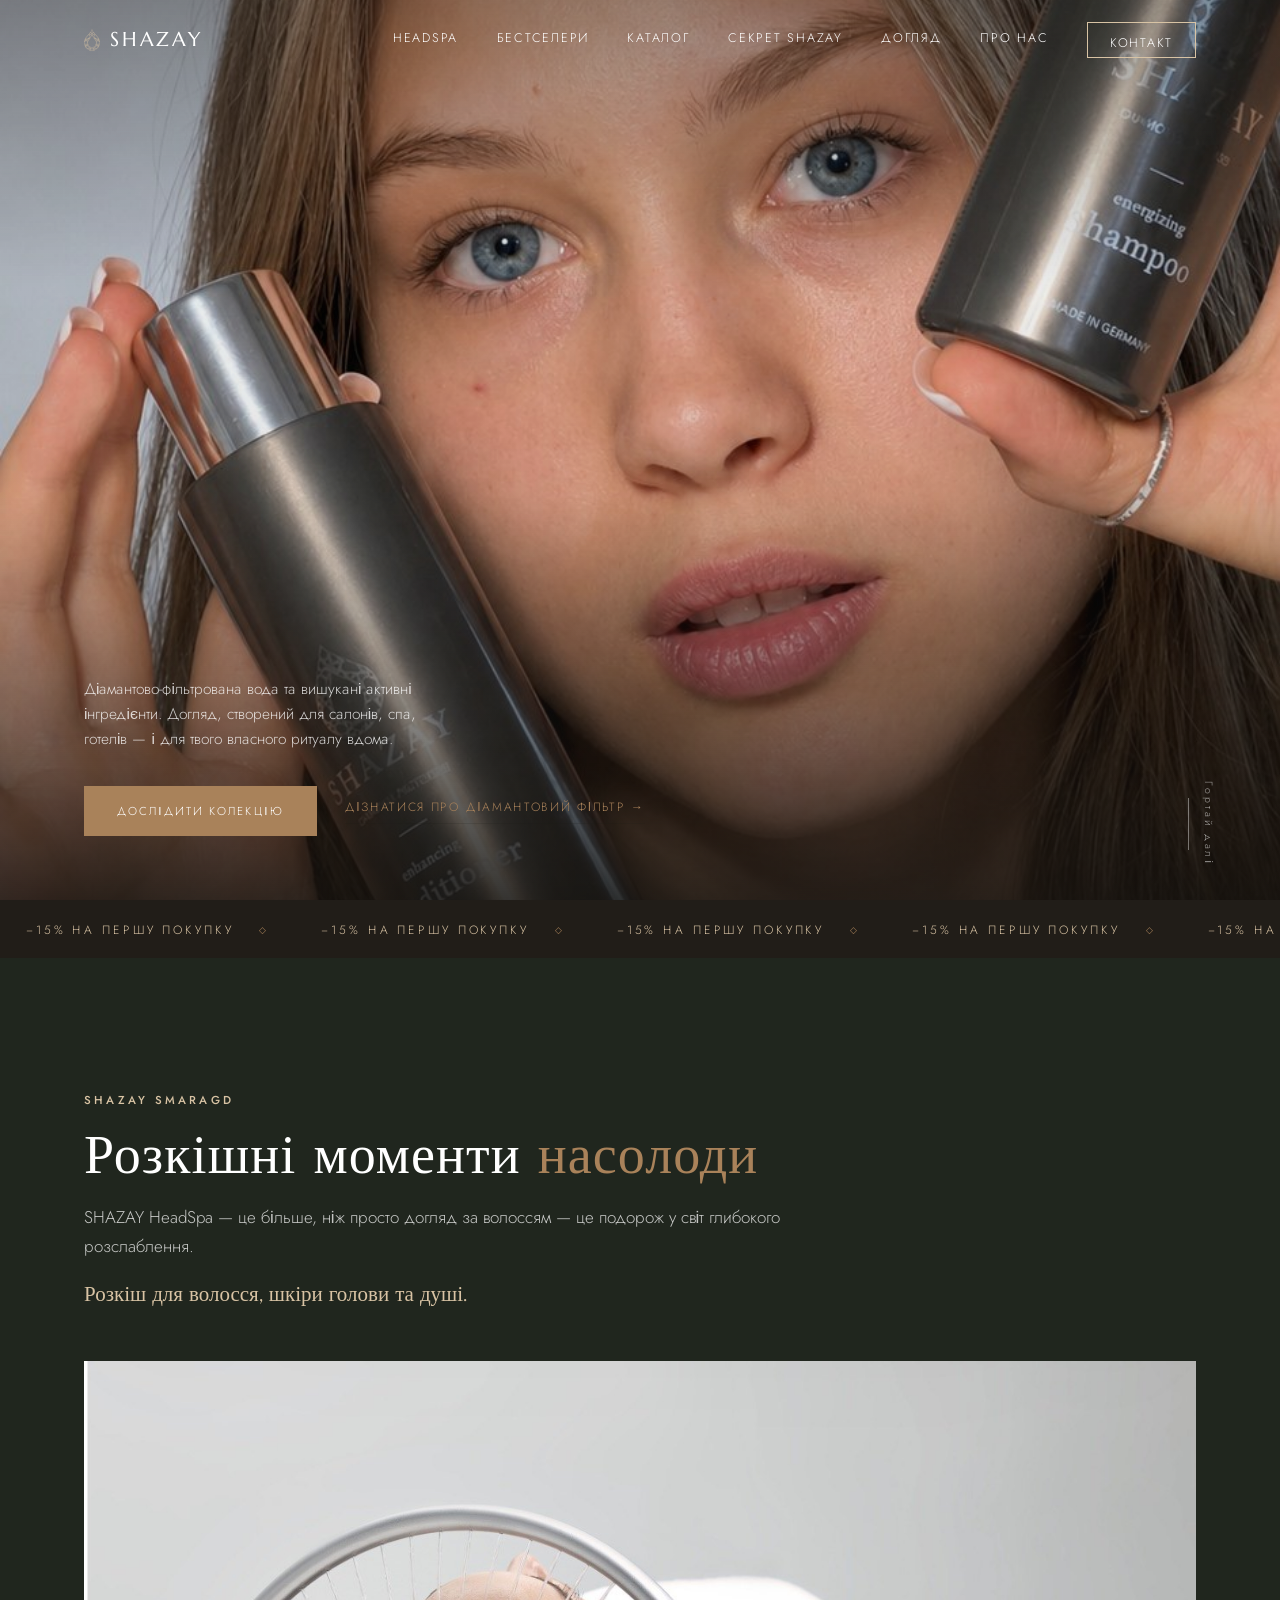
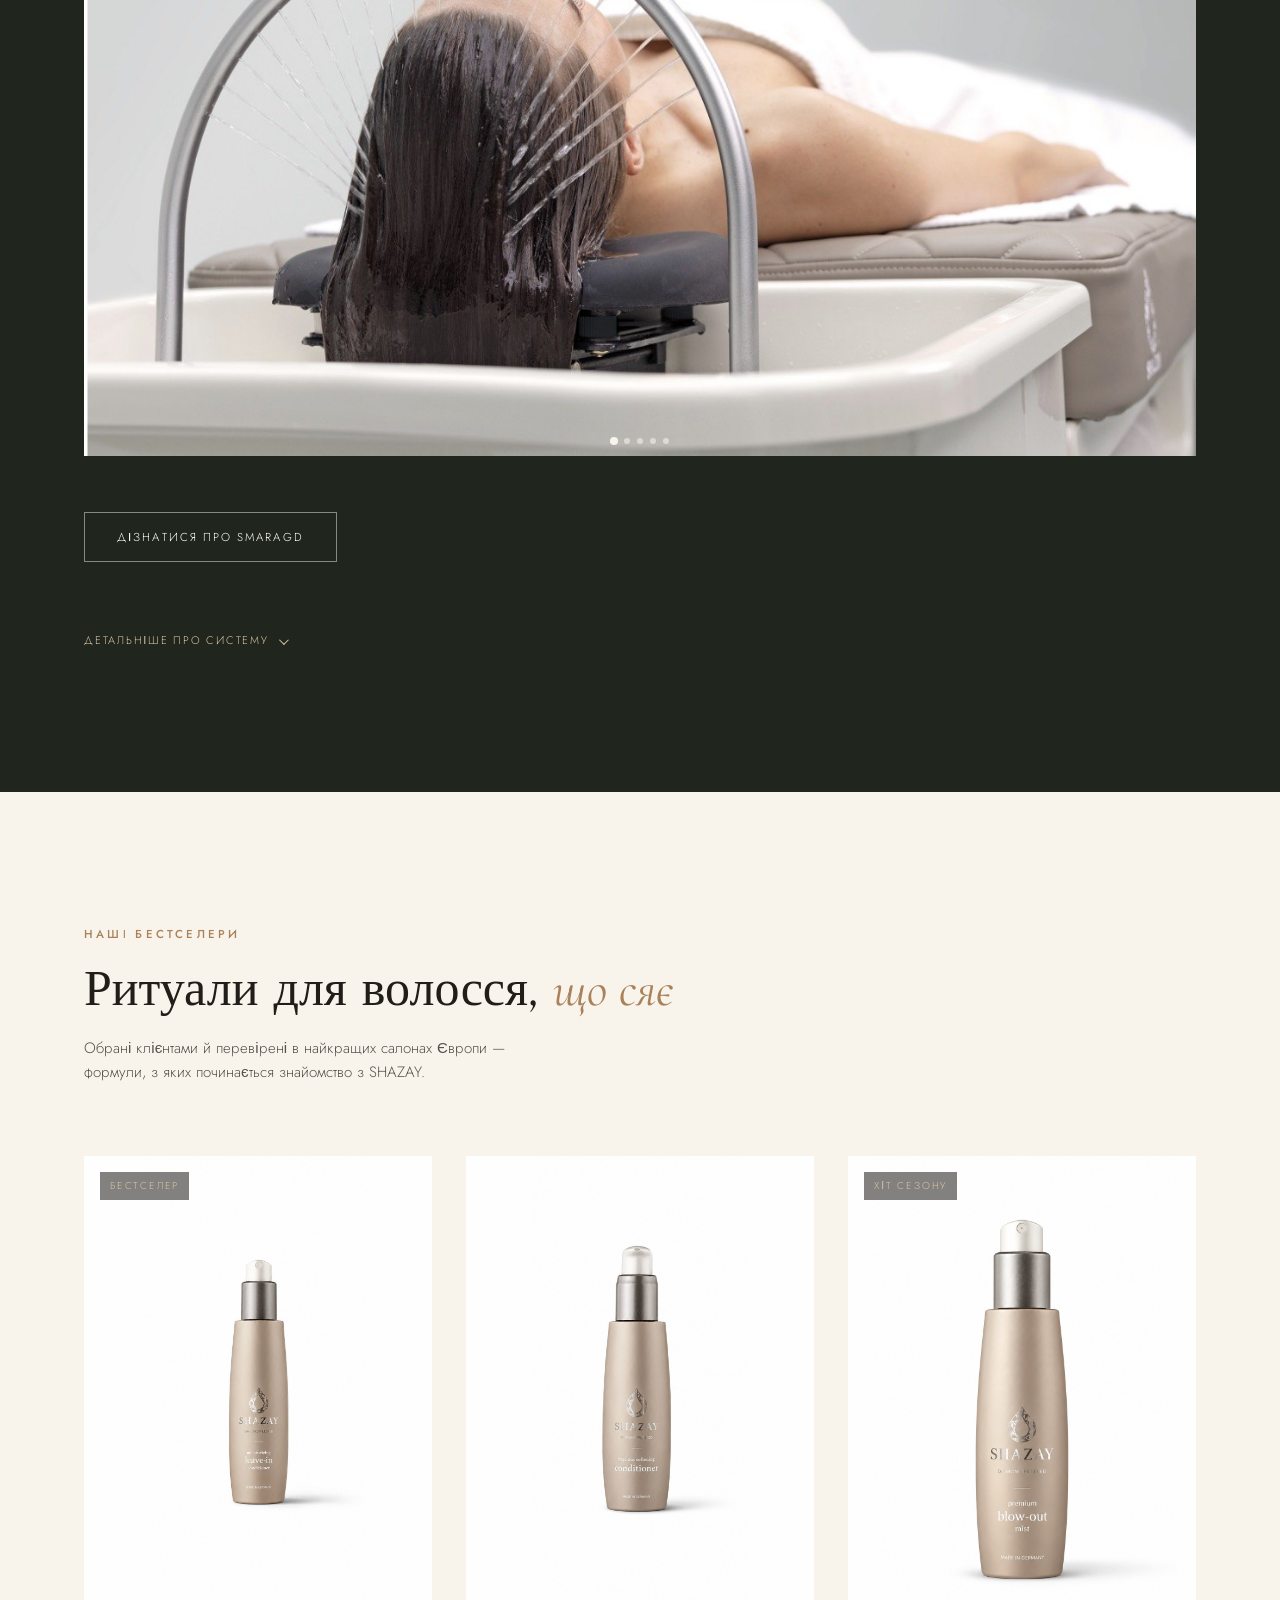
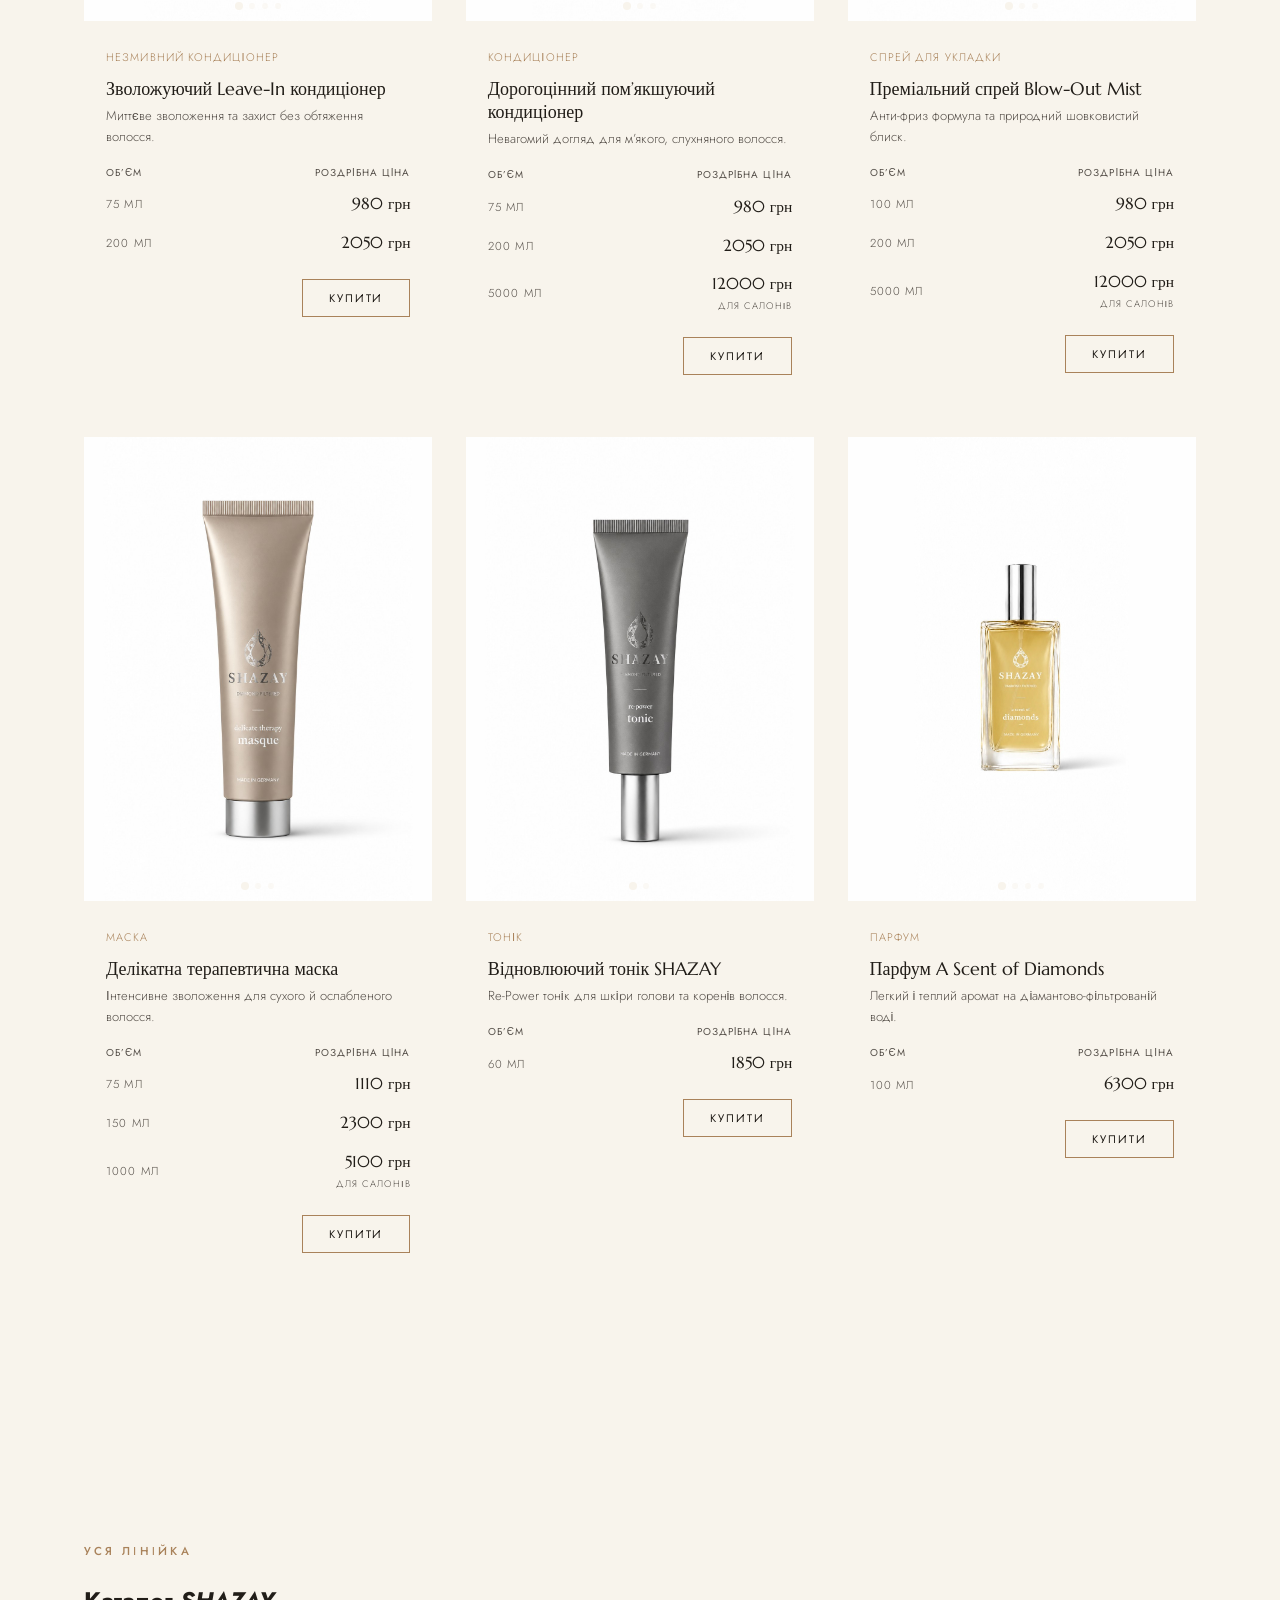
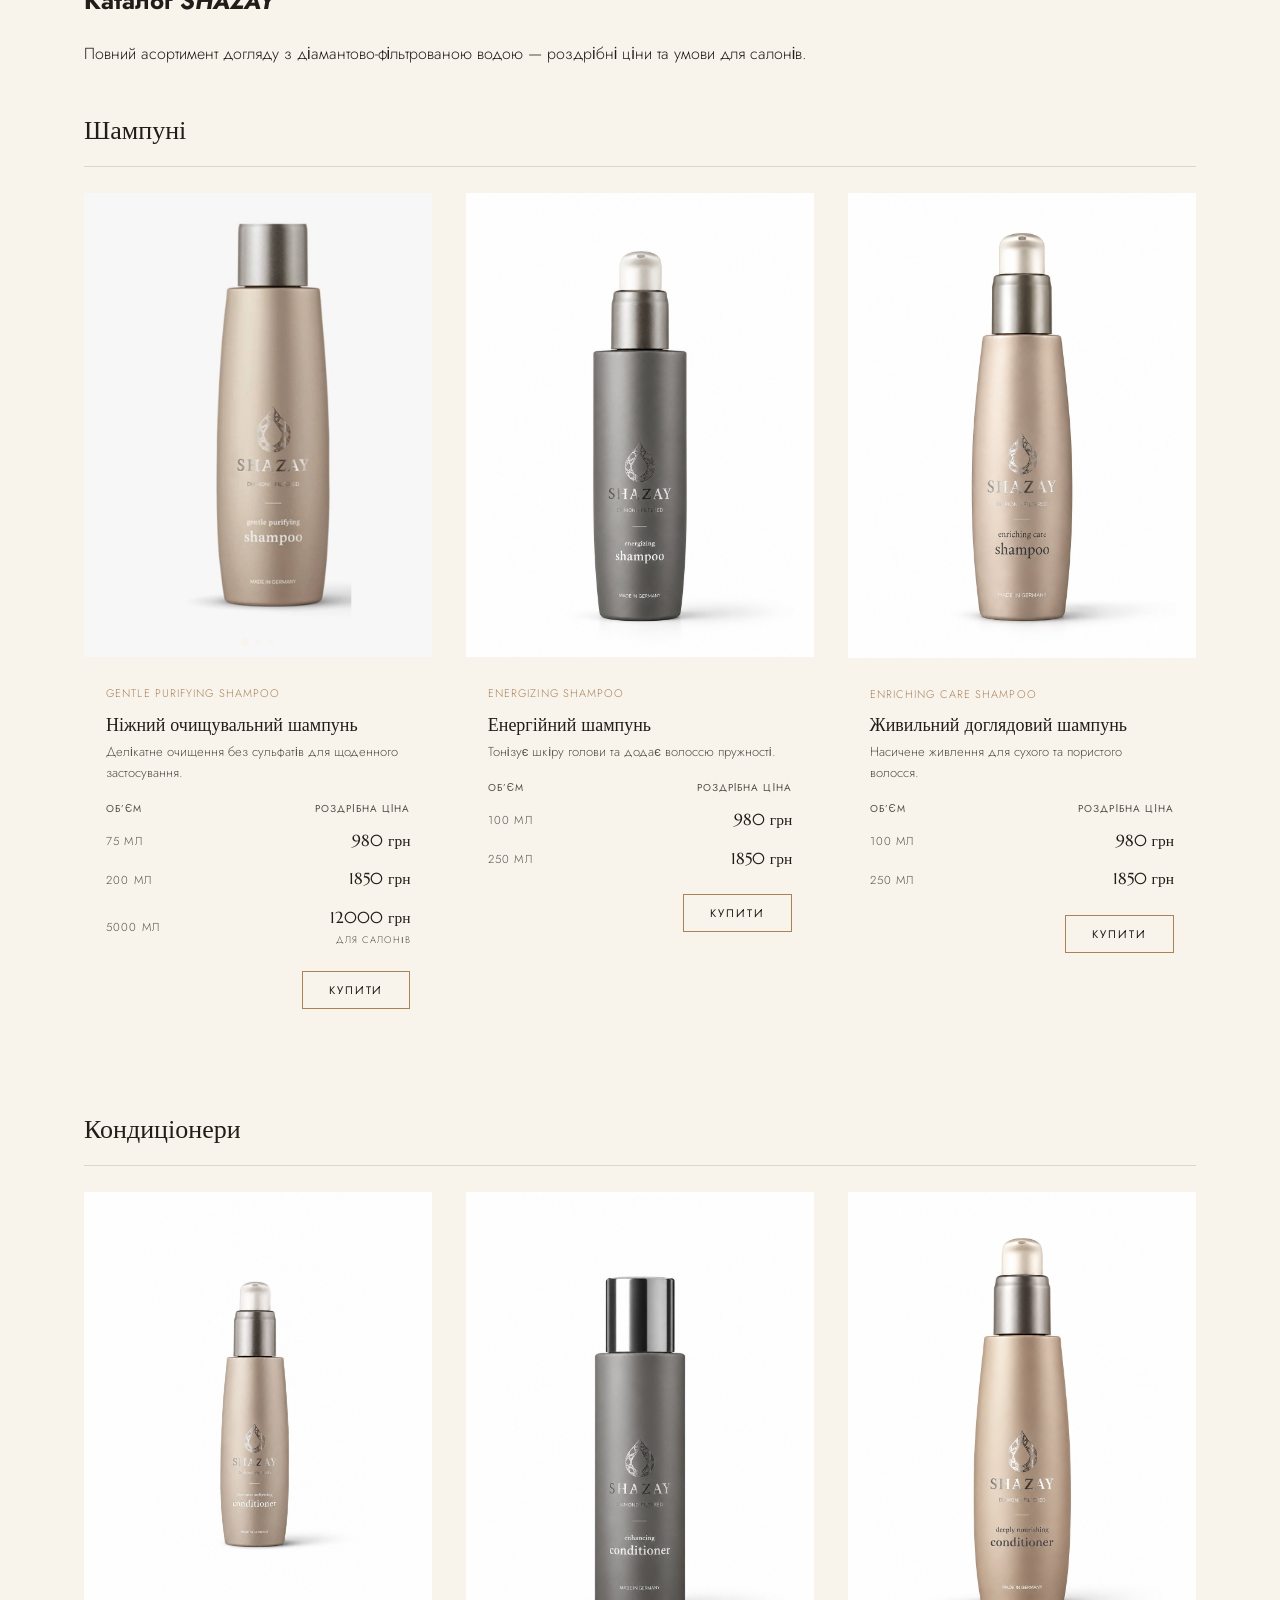
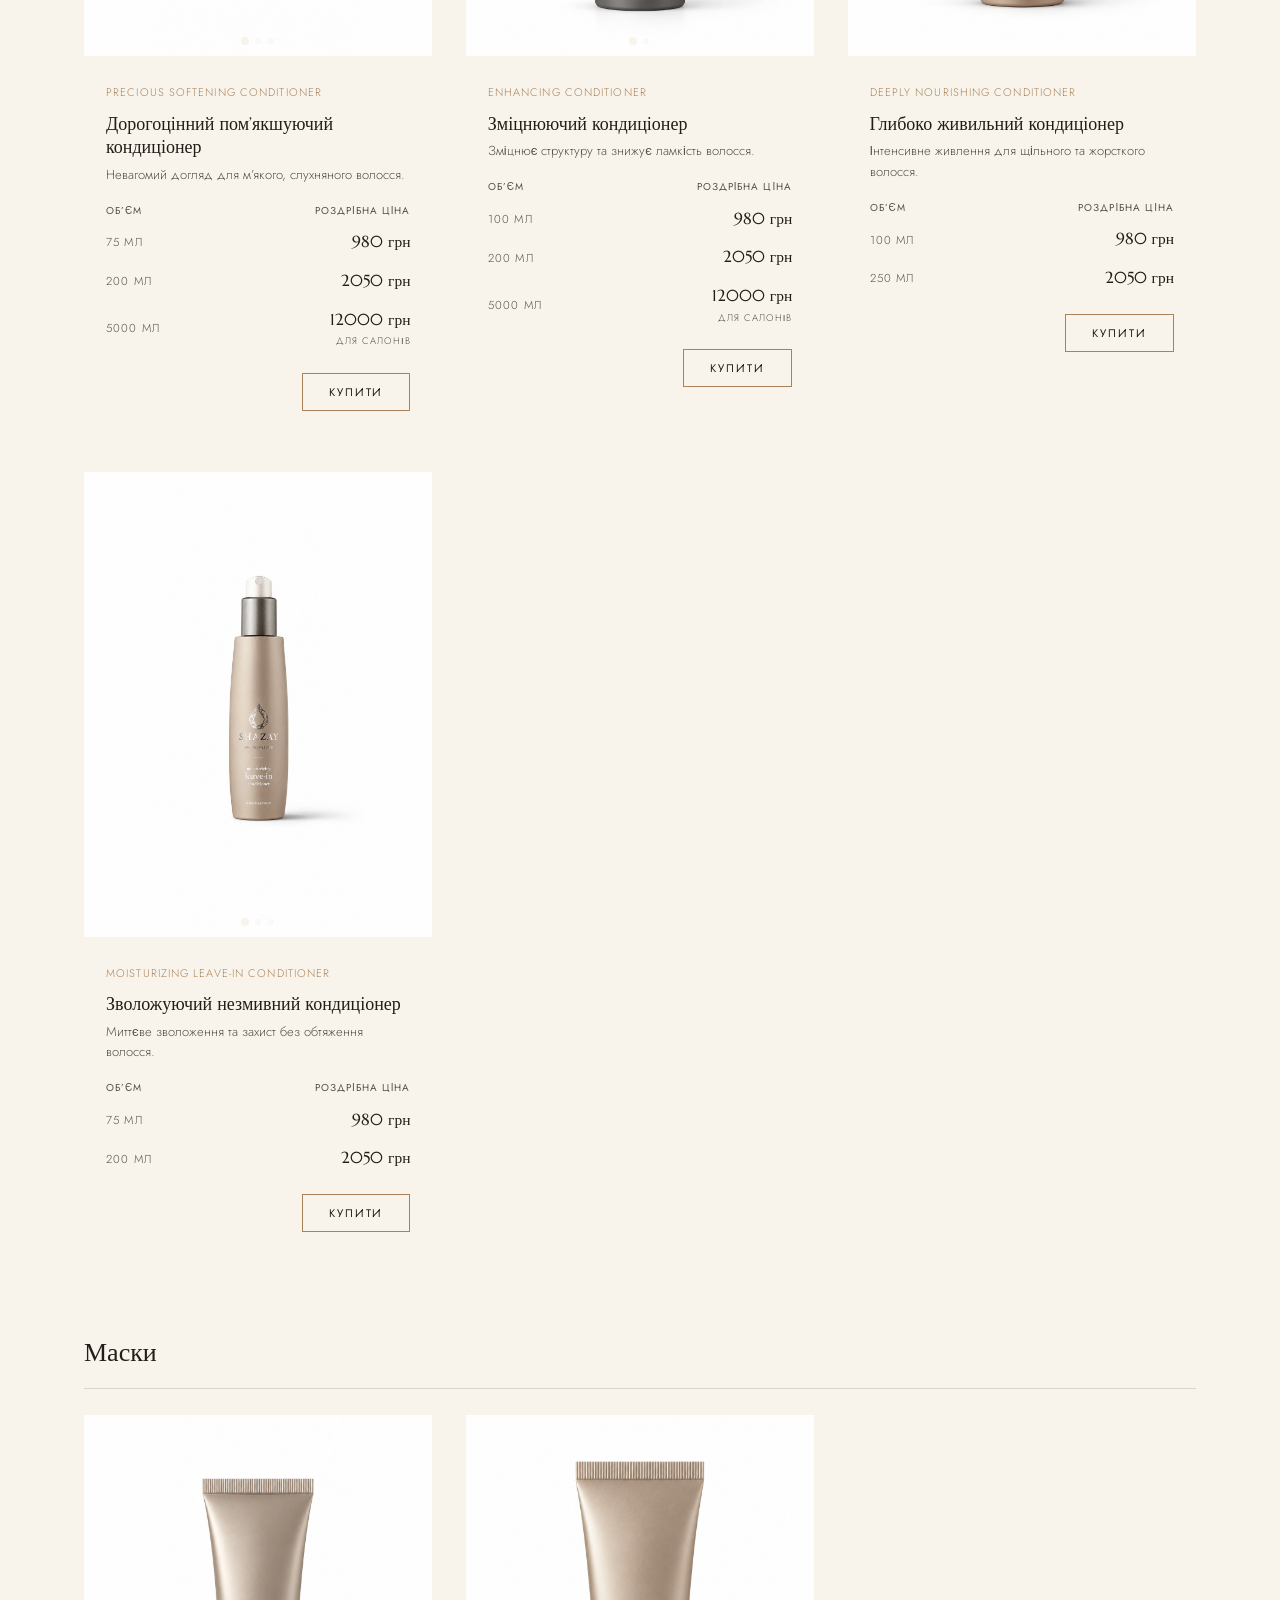
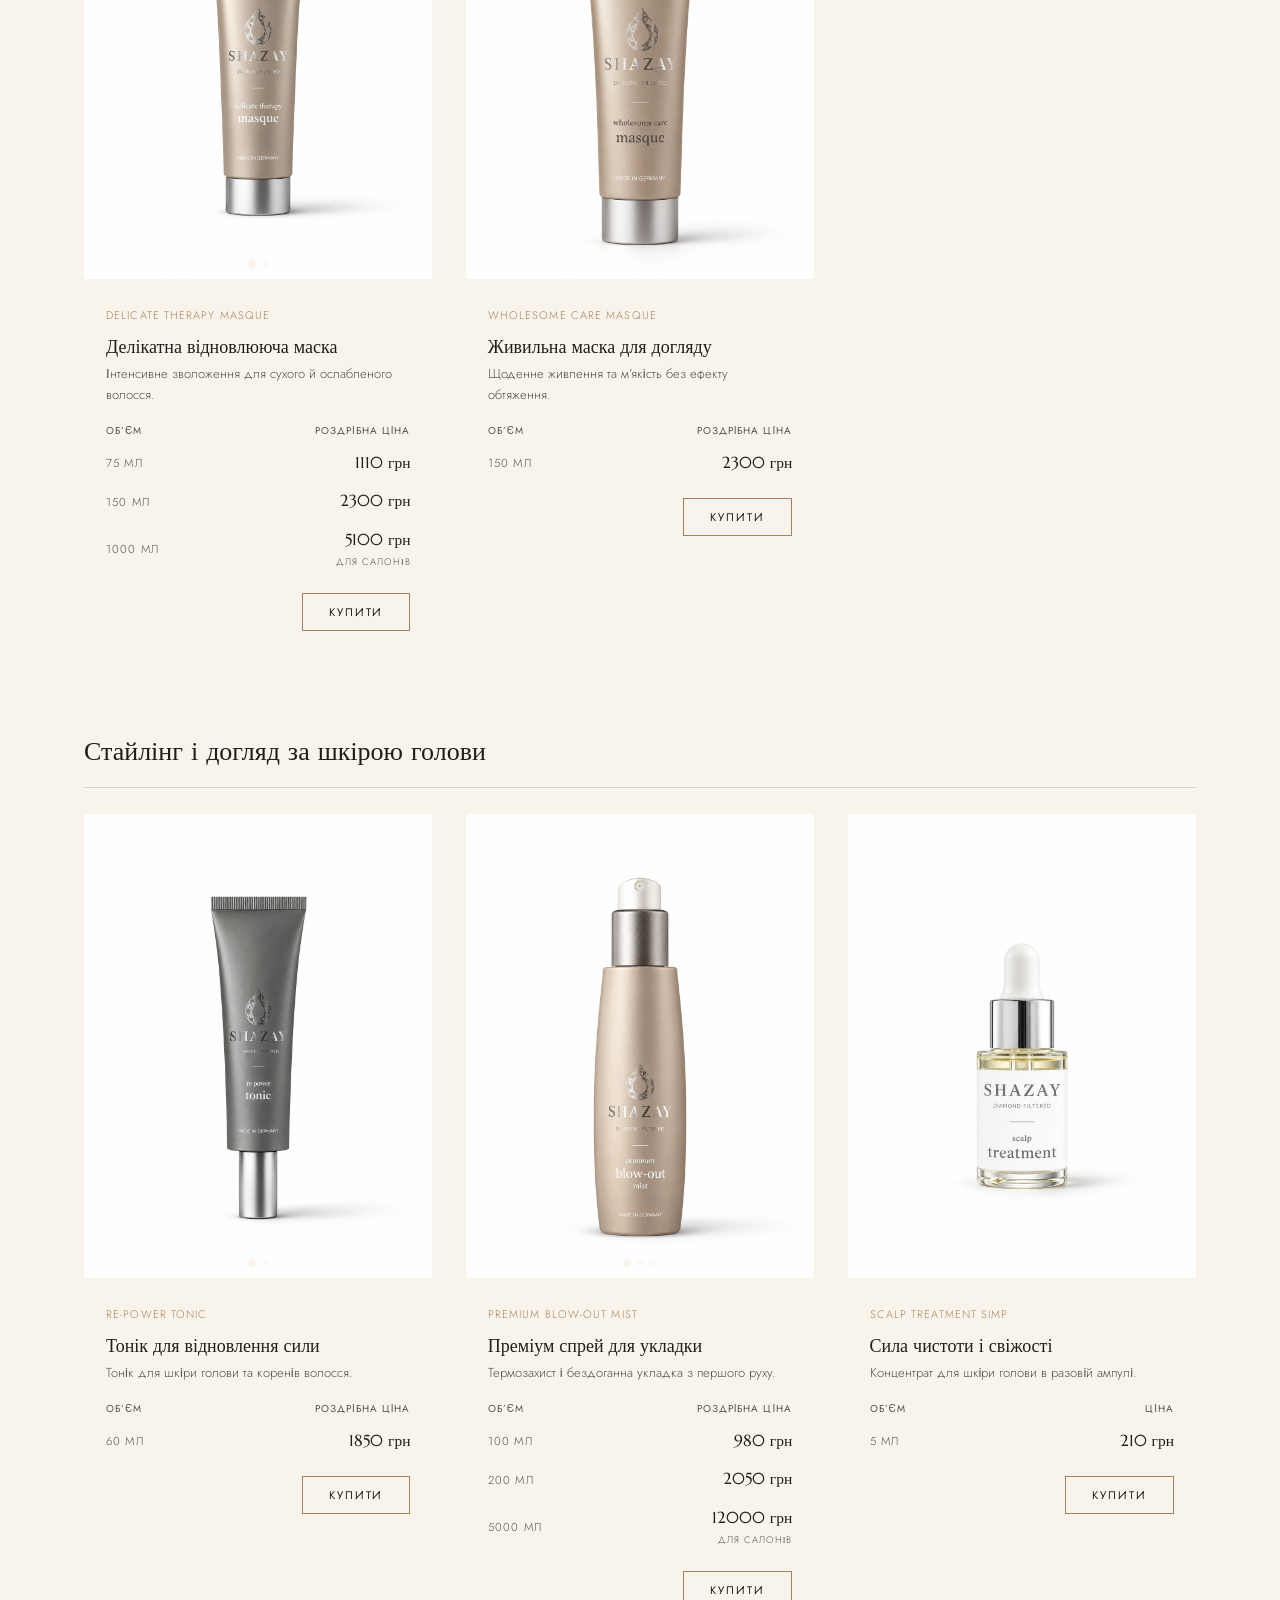
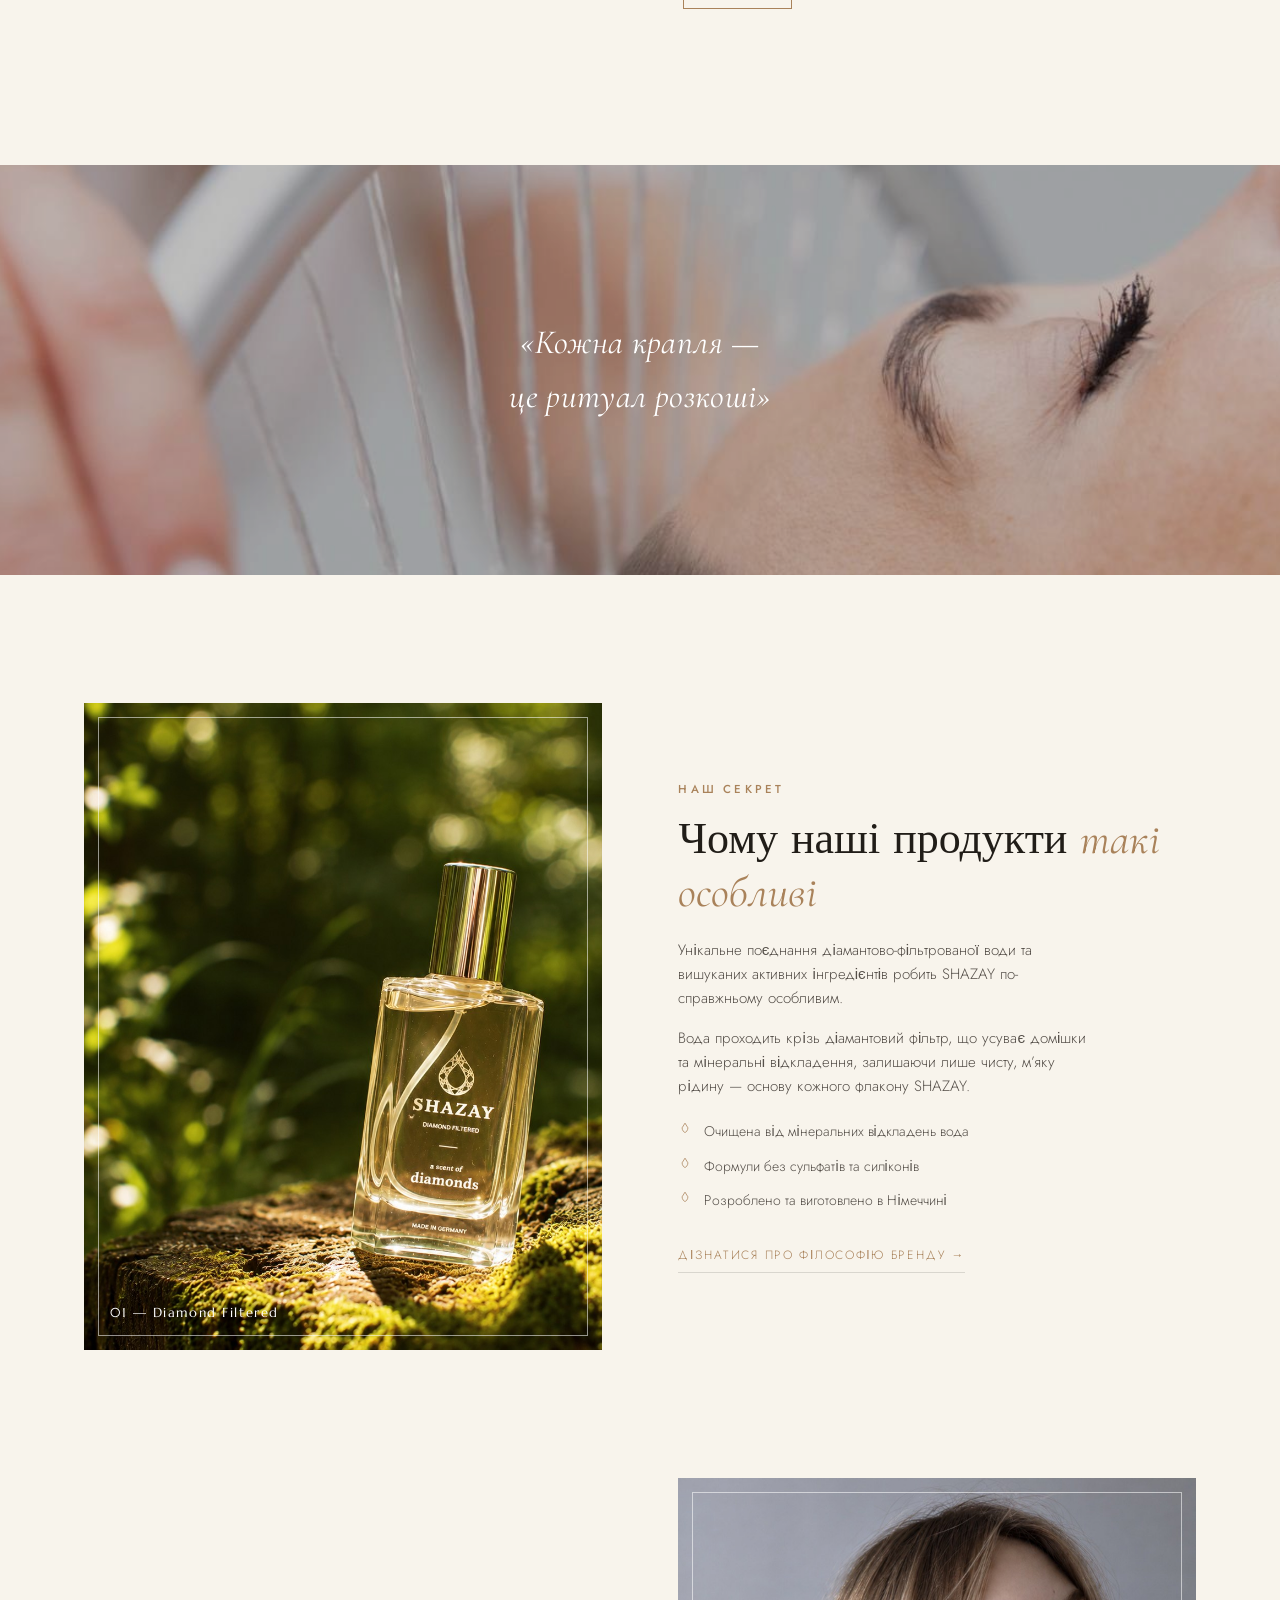
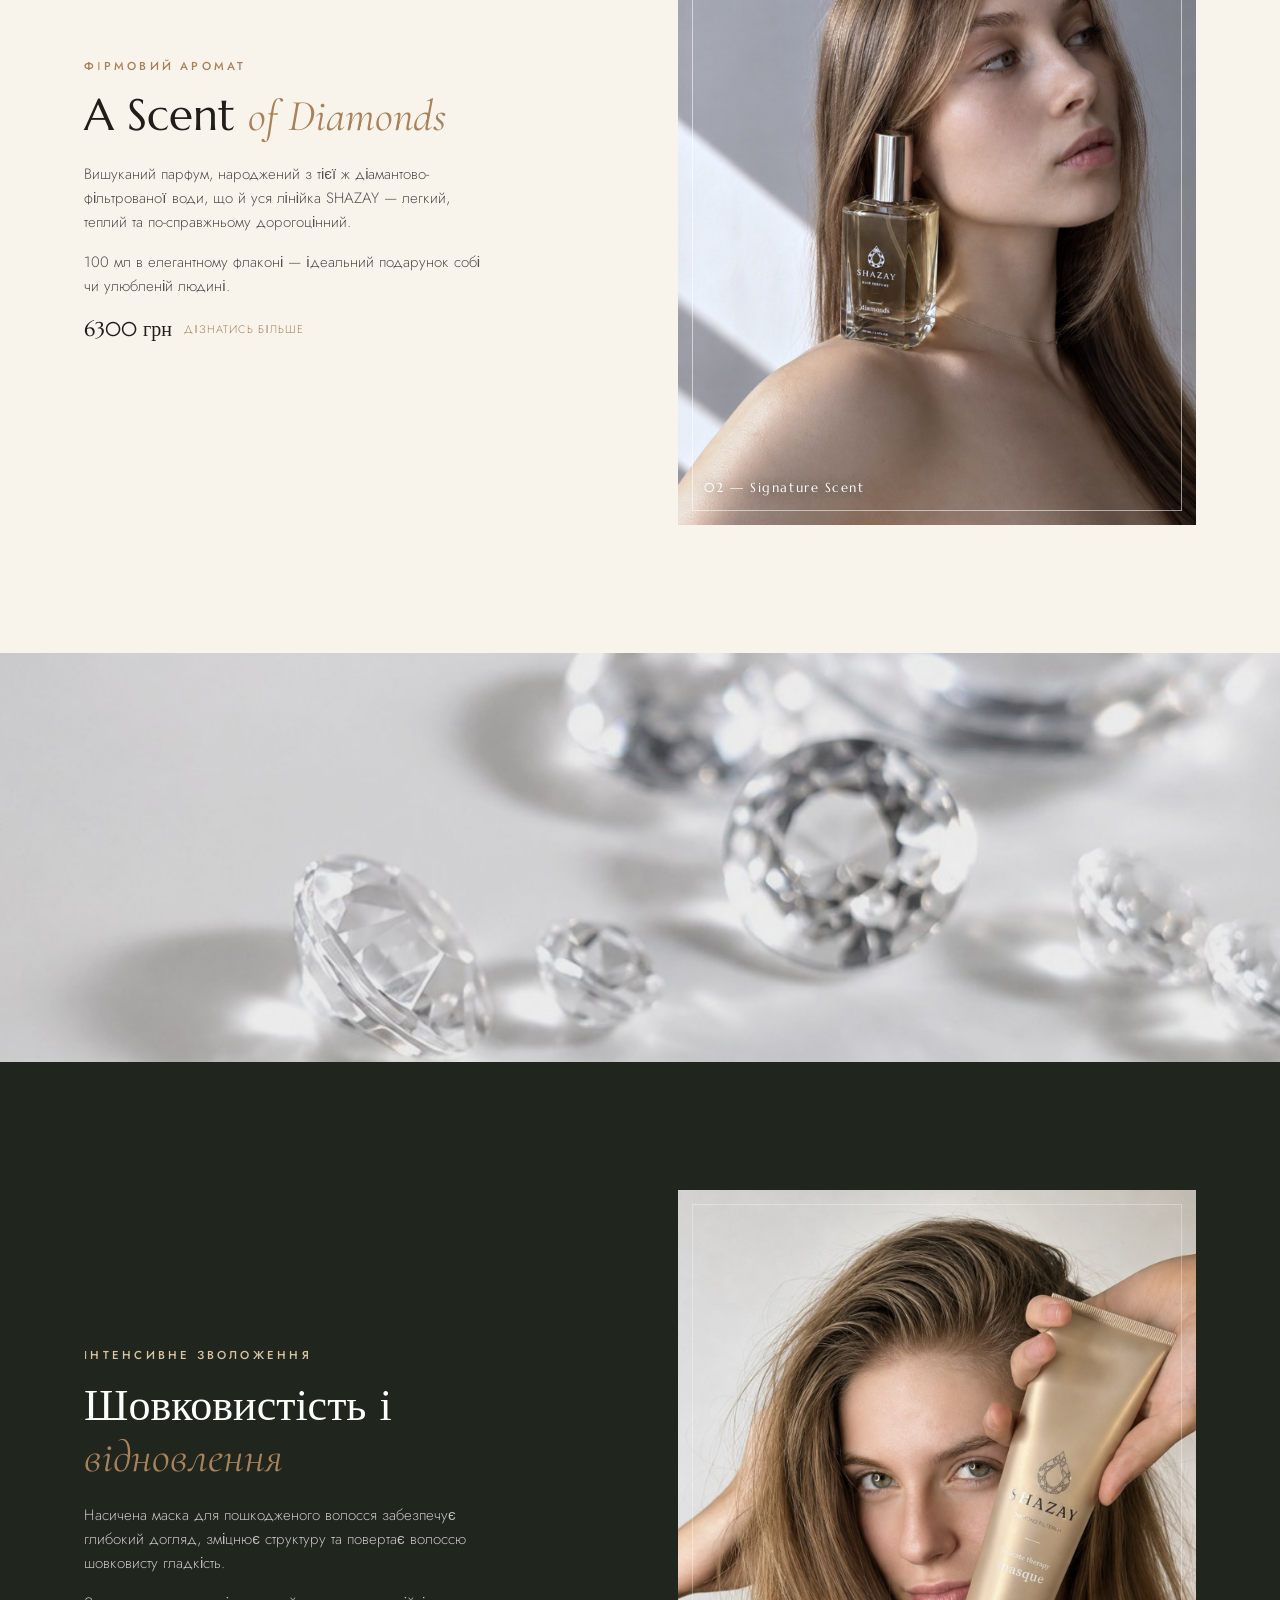
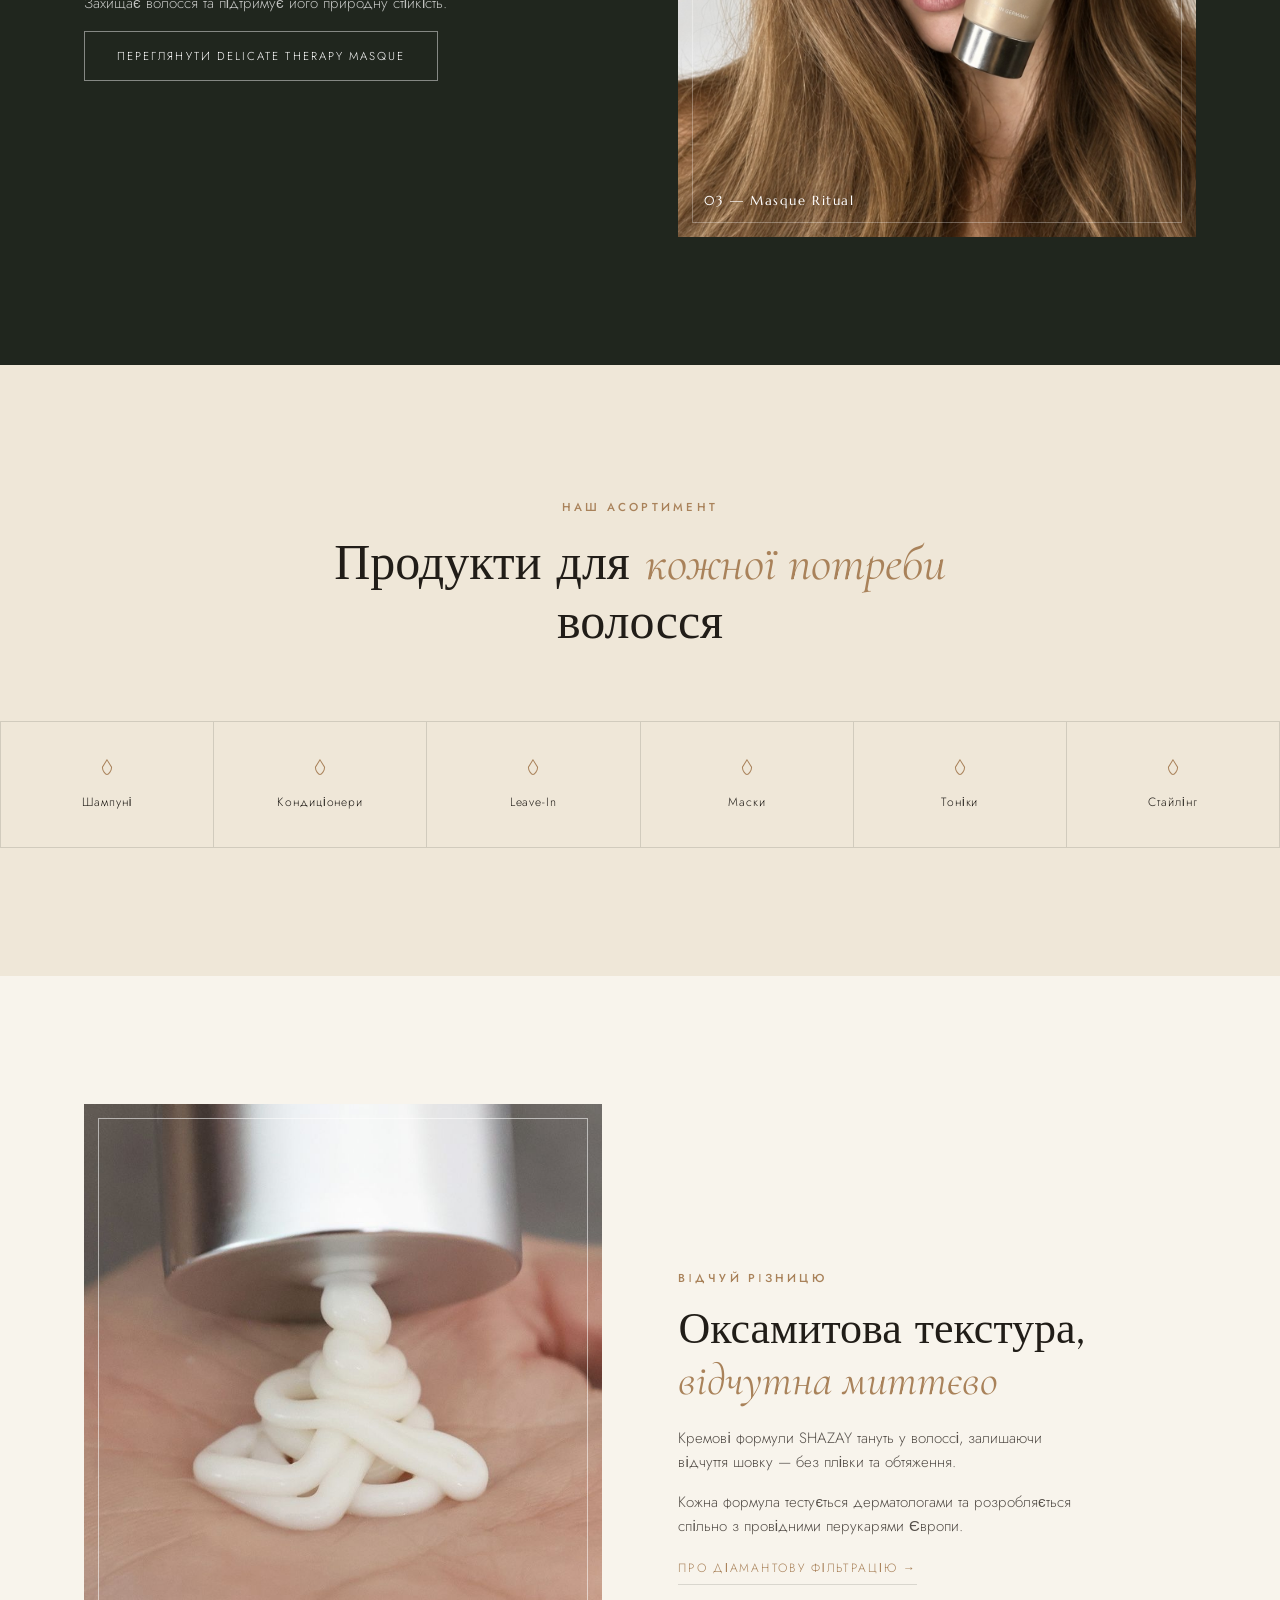
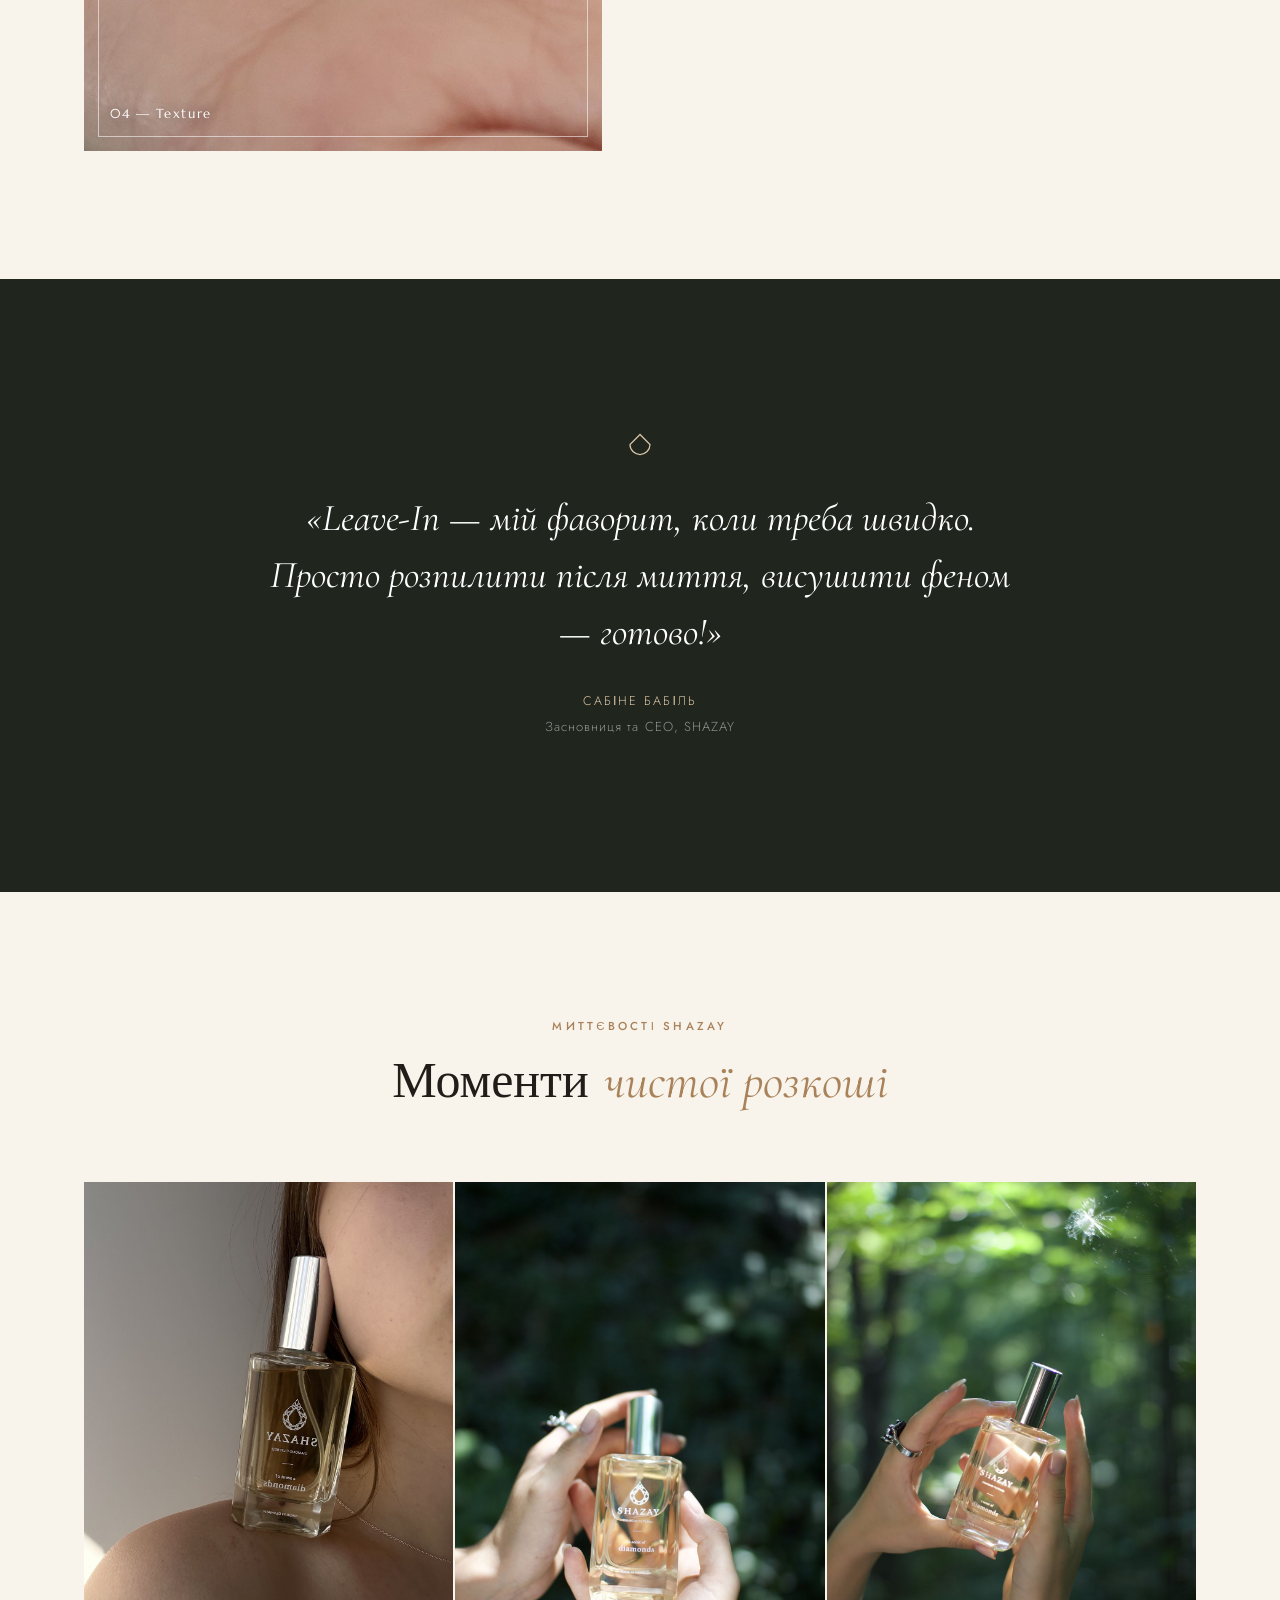
==== index.html @ b7ecae35 "Add files via upload" ====
<!DOCTYPE html>
<html lang="uk">
<head>
<meta charset="UTF-8">
<meta name="viewport" content="width=device-width, initial-scale=1, viewport-fit=cover">
<title>SHAZAY — Розкіш для тебе і твого волосся</title>
<meta name="description" content="SHAZAY — люксовий догляд за волоссям та шкірою голови. Діамантово-фільтрована вода та вишукані активні інгредієнти для волосся, що сяє.">
<link rel="icon" href="data:image/svg+xml,<svg xmlns=%22http://www.w3.org/2000/svg%22 viewBox=%220 0 24 24%22><path fill=%22%23A9825A%22 d=%22M12 2 4 10c0 4.4 3.6 8 8 8s8-3.6 8-8z%22/></svg>">
<link rel="stylesheet" href="style.css">
</head>
<body>

<!-- Loader -->
<div class="loader" aria-hidden="true">
  <span class="mark">
    <svg viewBox="0 0 47.76 64" width="39" height="52" fill="none"><path fill-rule="evenodd" clip-rule="evenodd" d="M30.94 58.86 L25.27 63.94 L29.34 63.35 L32.53 62.29 Z M30.82 59.99 L31.7 61.82 L31.65 61.99 L29.23 62.76 L27.28 63 L30.64 59.87 Z M16.77 58.86 L15.17 62.29 L18.36 63.35 L22.44 63.94 Z M16.89 59.99 L17.06 59.87 L20.43 63 L18.48 62.76 L16.06 61.99 L16 61.82 Z M39.32 58.1 L31.88 58.63 L33.54 61.87 L36.07 60.58 Z M37.31 58.86 L35.84 59.99 L33.83 61.05 L32.83 59.16 Z M8.38 58.1 L11.63 60.58 L14.17 61.87 L15.82 58.63 Z M10.39 58.92 L14.88 59.16 L13.87 61.05 L11.87 59.99 Z M17.48 58.04 L23.85 63.94 L30.23 58.1 L26.21 56.15 L21.43 56.15 Z M18.6 58.21 L21.67 56.74 L26.04 56.74 L29.11 58.27 L23.79 63.06 Z M32.77 51.19 L27.28 55.62 L30.7 57.21 Z M31.41 53.2 L30.35 56.32 L28.46 55.44 Z M14.94 51.19 L17 57.21 L20.43 55.62 Z M16.3 53.2 L19.25 55.44 L17.36 56.32 Z M41.09 48.77 L34.13 49.83 L31.65 57.56 L39.97 57.15 Z M40.38 49.59 L39.32 56.62 L32.53 56.86 L34.66 50.36 Z M6.61 48.77 L7.73 57.15 L16.06 57.56 L13.58 49.83 Z M7.32 49.59 L13.05 50.36 L15.17 56.86 L8.38 56.62 Z M45.4 49.77 L42.04 48.65 L41.09 55.97 L43.51 52.9 Z M44.4 50.07 L44.46 50.24 L42.1 53.73 L42.57 49.54 Z M2.3 49.77 L4.19 52.9 L6.61 55.97 L5.67 48.65 Z M3.31 50.07 L5.14 49.54 L5.67 53.79 L3.25 50.24 Z M37.25 43.16 L34.95 48.71 L40.68 47.82 Z M37.43 44.52 L39.5 47.35 L36.01 47.94 Z M10.45 43.16 L7.03 47.82 L12.75 48.71 Z M10.27 44.52 L11.69 47.94 L8.21 47.35 Z M47.53 41.39 L42.33 47.76 L45.82 48.94 L46.94 45.46 Z M46.58 43.51 L46.41 45.05 L45.46 48.12 L43.39 47.41 Z M0.18 41.39 L0.77 45.46 L1.89 48.94 L5.37 47.76 Z M1.06 43.51 L4.31 47.41 L2.24 48.12 L1.48 45.82 Z M41.39 32.18 L37.67 37.37 L37.67 42.04 L41.45 47.29 L47.65 39.68 Z M41.45 33.18 L46.88 39.73 L41.51 46.23 L38.32 41.92 L38.32 37.55 Z M6.26 32.18 L0.06 39.79 L6.32 47.29 L10.04 42.04 L10.04 37.37 Z M6.26 33.18 L9.39 37.55 L9.39 41.92 L6.2 46.23 L0.83 39.73 Z M42.33 31.76 L47.65 38.2 L47.06 34.07 L46.46 32.06 L45.7 30.29 Z M43.39 31.94 L45.11 31.17 L45.46 31.23 L46.23 33.3 L46.76 36.07 Z M5.37 31.76 L2.01 30.29 L1.24 32.06 L0.65 34.07 L0.06 38.2 Z M4.31 31.94 L0.94 36.07 L1.48 33.3 L2.24 31.23 L2.6 31.17 Z M30.11 25.33 L37.31 36.37 L40.68 31.53 Z M32.24 27.34 L39.79 31.76 L37.31 35.25 Z M17.59 25.33 L7.03 31.53 L10.39 36.37 Z M15.47 27.34 L10.39 35.25 L7.91 31.76 Z M41.74 24.15 L41.98 30.94 L45.28 29.4 Z M42.45 26.39 L44.34 29.11 L42.57 29.99 Z M5.96 24.15 L2.42 29.4 L5.73 30.94 Z M5.25 26.39 L5.14 29.99 L3.37 29.11 Z M23.85 17.48 L10.98 37.2 L10.98 42.04 L13.99 49.24 L21.43 55.2 L26.27 55.2 L33.71 49.24 L36.72 42.1 L36.61 37.02 Z M23.85 18.66 L36.13 37.49 L36.13 41.86 L33.18 48.89 L25.98 54.61 L21.73 54.61 L14.64 49 L11.57 41.86 L11.69 37.25 Z M33.95 15 L28.87 23.56 L40.92 30.52 L40.8 23.2 Z M34.01 16.12 L40.21 23.5 L40.27 29.46 L29.7 23.26 Z M13.76 15 L6.91 23.2 L6.79 30.52 L18.83 23.56 Z M13.7 16.12 L18.01 23.26 L7.44 29.46 L7.5 23.5 Z M33.18 14.46 L24.5 16.71 L28.28 22.55 Z M31.76 15.47 L28.28 21.37 L25.51 17.12 Z M14.52 14.46 L19.42 22.55 L23.2 16.71 Z M15.94 15.47 L22.2 17.12 L19.42 21.37 Z M27.99 7.26 L24.86 15.65 L32.71 13.58 Z M28.22 8.62 L31.59 13.23 L25.92 14.76 Z M19.72 7.26 L15 13.58 L22.85 15.65 Z M19.48 8.62 L21.79 14.76 L16.12 13.23 Z M23.85 0 L20.43 6.26 L23.85 15.65 L27.28 6.44 Z M23.85 1.36 L26.63 6.38 L23.85 13.76 L21.08 6.38 Z" fill="currentColor"/></svg>
  </span>
</div>

<!-- Header -->
<header class="site-header" id="siteHeader">
  <div class="container">
    <a href="#top" class="logo">
      <span class="mark">
        <svg width="16" height="22" viewBox="0 0 47.76 64" fill="none"><path fill-rule="evenodd" clip-rule="evenodd" d="M30.94 58.86 L25.27 63.94 L29.34 63.35 L32.53 62.29 Z M30.82 59.99 L31.7 61.82 L31.65 61.99 L29.23 62.76 L27.28 63 L30.64 59.87 Z M16.77 58.86 L15.17 62.29 L18.36 63.35 L22.44 63.94 Z M16.89 59.99 L17.06 59.87 L20.43 63 L18.48 62.76 L16.06 61.99 L16 61.82 Z M39.32 58.1 L31.88 58.63 L33.54 61.87 L36.07 60.58 Z M37.31 58.86 L35.84 59.99 L33.83 61.05 L32.83 59.16 Z M8.38 58.1 L11.63 60.58 L14.17 61.87 L15.82 58.63 Z M10.39 58.92 L14.88 59.16 L13.87 61.05 L11.87 59.99 Z M17.48 58.04 L23.85 63.94 L30.23 58.1 L26.21 56.15 L21.43 56.15 Z M18.6 58.21 L21.67 56.74 L26.04 56.74 L29.11 58.27 L23.79 63.06 Z M32.77 51.19 L27.28 55.62 L30.7 57.21 Z M31.41 53.2 L30.35 56.32 L28.46 55.44 Z M14.94 51.19 L17 57.21 L20.43 55.62 Z M16.3 53.2 L19.25 55.44 L17.36 56.32 Z M41.09 48.77 L34.13 49.83 L31.65 57.56 L39.97 57.15 Z M40.38 49.59 L39.32 56.62 L32.53 56.86 L34.66 50.36 Z M6.61 48.77 L7.73 57.15 L16.06 57.56 L13.58 49.83 Z M7.32 49.59 L13.05 50.36 L15.17 56.86 L8.38 56.62 Z M45.4 49.77 L42.04 48.65 L41.09 55.97 L43.51 52.9 Z M44.4 50.07 L44.46 50.24 L42.1 53.73 L42.57 49.54 Z M2.3 49.77 L4.19 52.9 L6.61 55.97 L5.67 48.65 Z M3.31 50.07 L5.14 49.54 L5.67 53.79 L3.25 50.24 Z M37.25 43.16 L34.95 48.71 L40.68 47.82 Z M37.43 44.52 L39.5 47.35 L36.01 47.94 Z M10.45 43.16 L7.03 47.82 L12.75 48.71 Z M10.27 44.52 L11.69 47.94 L8.21 47.35 Z M47.53 41.39 L42.33 47.76 L45.82 48.94 L46.94 45.46 Z M46.58 43.51 L46.41 45.05 L45.46 48.12 L43.39 47.41 Z M0.18 41.39 L0.77 45.46 L1.89 48.94 L5.37 47.76 Z M1.06 43.51 L4.31 47.41 L2.24 48.12 L1.48 45.82 Z M41.39 32.18 L37.67 37.37 L37.67 42.04 L41.45 47.29 L47.65 39.68 Z M41.45 33.18 L46.88 39.73 L41.51 46.23 L38.32 41.92 L38.32 37.55 Z M6.26 32.18 L0.06 39.79 L6.32 47.29 L10.04 42.04 L10.04 37.37 Z M6.26 33.18 L9.39 37.55 L9.39 41.92 L6.2 46.23 L0.83 39.73 Z M42.33 31.76 L47.65 38.2 L47.06 34.07 L46.46 32.06 L45.7 30.29 Z M43.39 31.94 L45.11 31.17 L45.46 31.23 L46.23 33.3 L46.76 36.07 Z M5.37 31.76 L2.01 30.29 L1.24 32.06 L0.65 34.07 L0.06 38.2 Z M4.31 31.94 L0.94 36.07 L1.48 33.3 L2.24 31.23 L2.6 31.17 Z M30.11 25.33 L37.31 36.37 L40.68 31.53 Z M32.24 27.34 L39.79 31.76 L37.31 35.25 Z M17.59 25.33 L7.03 31.53 L10.39 36.37 Z M15.47 27.34 L10.39 35.25 L7.91 31.76 Z M41.74 24.15 L41.98 30.94 L45.28 29.4 Z M42.45 26.39 L44.34 29.11 L42.57 29.99 Z M5.96 24.15 L2.42 29.4 L5.73 30.94 Z M5.25 26.39 L5.14 29.99 L3.37 29.11 Z M23.85 17.48 L10.98 37.2 L10.98 42.04 L13.99 49.24 L21.43 55.2 L26.27 55.2 L33.71 49.24 L36.72 42.1 L36.61 37.02 Z M23.85 18.66 L36.13 37.49 L36.13 41.86 L33.18 48.89 L25.98 54.61 L21.73 54.61 L14.64 49 L11.57 41.86 L11.69 37.25 Z M33.95 15 L28.87 23.56 L40.92 30.52 L40.8 23.2 Z M34.01 16.12 L40.21 23.5 L40.27 29.46 L29.7 23.26 Z M13.76 15 L6.91 23.2 L6.79 30.52 L18.83 23.56 Z M13.7 16.12 L18.01 23.26 L7.44 29.46 L7.5 23.5 Z M33.18 14.46 L24.5 16.71 L28.28 22.55 Z M31.76 15.47 L28.28 21.37 L25.51 17.12 Z M14.52 14.46 L19.42 22.55 L23.2 16.71 Z M15.94 15.47 L22.2 17.12 L19.42 21.37 Z M27.99 7.26 L24.86 15.65 L32.71 13.58 Z M28.22 8.62 L31.59 13.23 L25.92 14.76 Z M19.72 7.26 L15 13.58 L22.85 15.65 Z M19.48 8.62 L21.79 14.76 L16.12 13.23 Z M23.85 0 L20.43 6.26 L23.85 15.65 L27.28 6.44 Z M23.85 1.36 L26.63 6.38 L23.85 13.76 L21.08 6.38 Z" fill="currentColor"/></svg>
      </span>
      SHAZAY
    </a>

    <nav class="nav" id="siteNav">
      <a href="#smaragd">HeadSpa</a>
        <a href="#bestsellers">Бестселери</a>
        <a href="#katalog">Каталог</a>
      <a href="#secret">Секрет SHAZAY</a>
      <a href="#dogliad">Догляд</a>
      <a href="#pro-nas">Про нас</a>
      <a href="#contact" class="nav-cta">Контакт</a>
    </nav>

    <button class="burger" id="burgerBtn" aria-label="Відкрити меню" aria-expanded="false" aria-controls="siteNav">
      <span></span><span></span><span></span>
    </button>
  </div>
</header>

<!-- Hero -->
<section class="hero" id="top">
  <div class="hero__media" data-parallax>
    <img src="hero-portrait.jpg" alt="Дівчина тримає шампунь і кондиціонер SHAZAY біля обличчя" style="object-position:50% 34%">
  </div>
  <div class="hero__scrim"></div>
  <div class="container hero__content">
    <h1 class="visually-hidden">SHAZAY — розкіш для тебе і твого волосся</h1>
    <p class="hero__sub">Діамантово-фільтрована вода та вишукані активні інгредієнти. Догляд, створений для салонів, спа, готелів — і для твого власного ритуалу вдома.</p>
    <div class="hero__actions">
      <a href="#bestsellers" class="btn">Дослідити колекцію</a>
      <a href="#secret" class="text-link">Дізнатися про діамантовий фільтр →</a>
    </div>
  </div>
  <span class="scroll-cue">Гортай далі</span>
</section>

<!-- Marquee -->
<div class="marquee" aria-hidden="true">
  <div class="marquee__track">
    <span>−15% на першу покупку</span>
    <span>−15% на першу покупку</span>
    <span>−15% на першу покупку</span>
    <span>−15% на першу покупку</span>
    <span>−15% на першу покупку</span>
    <span>−15% на першу покупку</span>
    <span>−15% на першу покупку</span>
    <span>−15% на першу покупку</span>
  </div>
</div>

<!-- SMARAGD HeadSpa -->
<section class="section--dark section-pad smaragd" id="smaragd">
  <div class="container">
    <div class="smaragd__head reveal">
      <span class="eyebrow eyebrow--on-dark">SHAZAY SMARAGD</span>
      <h2>Розкішні моменти <em>насолоди</em></h2>
      <p class="smaragd__lead">SHAZAY HeadSpa — це більше, ніж просто догляд за волоссям — це подорож у світ глибокого розслаблення.</p>
      <p class="smaragd__lead smaragd__lead--accent">Розкіш для волосся, шкіри голови та душі.</p>
    </div>

    <div class="smaragd__media reveal" data-gallery>
      <div class="gallery__track">
        <img src="smaragd-ritual.jpg" alt="Процедура HeadSpa на апараті SHAZAY SMARAGD" class="is-active">
        <img src="smaragd-unit.jpg" alt="Система SHAZAY SMARAGD для HeadSpa" loading="lazy">
        <img src="smaragd-dhara-top.jpg" alt="Душова арка Dhara над головою" loading="lazy">
        <img src="smaragd-dhara-close.jpg" alt="Рівномірний потік води з арки Dhara" loading="lazy">
        <img src="smaragd-headrest.jpg" alt="Підголівник системи SHAZAY SMARAGD" loading="lazy">
      </div>
      <button class="gallery__nav gallery__nav--prev" type="button" aria-label="Попереднє фото"></button>
      <button class="gallery__nav gallery__nav--next" type="button" aria-label="Наступне фото"></button>
      <div class="gallery__dots"></div>
    </div>

    <div class="smaragd__foot reveal">
      <a href="#contact" class="btn btn--ghost">Дізнатися про SMARAGD</a>
    </div>

    <details class="smaragd__more reveal">
      <summary>Детальніше про систему</summary>
      <div class="smaragd__more-body">
        <div class="smaragd__col">
          <h3>Вода — основа ритуалу SHAZAY</h3>
          <p>В основі концепції SHAZAY — очищена вода, зокрема вода, що проходить алмазну фільтрацію. Вода подається через вбудовану резервуарну систему, тому для роботи SMARAGD не потрібне складне стаціонарне підключення до водопроводу.</p>

          <h3>Економне використання води</h3>
          <p>Одна з ключових особливостей SHAZAY SMARAGD — раціональне використання води під час процедур.</p>
          <p class="smaragd__figure">≈ 3,2 л/хв</p>
          <p>Це дозволяє використовувати систему у щоденній роботі студії та раціонально витрачати воду під час процедур.</p>

          <h3>Вбудована резервуарна система</h3>
          <p>SMARAGD оснащений окремими резервуарами:</p>
          <ul class="smaragd__list">
            <li>для чистої води;</li>
            <li>для стічної води;</li>
            <li>з індикатором рівня наповнення.</li>
          </ul>
          <p>Резервуари легко спорожнювати, очищувати та обслуговувати. Для підтримання належного рівня гігієни система передбачає регулярне очищення та дезінфекцію резервуарів.</p>

          <h3>Душова арка Dhara</h3>
          <p>М’який потік води для повноцінного HeadSpa-ритуалу. Dhara — спеціально розроблена душова арка для процедур HeadSpa. Вона забезпечує рівномірну подачу води за заданими лініями: від зони чола через маківку до потилиці. Конструкція дозволяє використовувати арку в різних положеннях та проводити водні й олійні ритуали.</p>

          <h3>Ритуал із теплою олією</h3>
          <p>Конструкція Dhara дозволяє проводити процедури з теплою олією. Безперервний потік олії м’яко розподіляється в зоні чола та по поверхні голови, створюючи окремий розслаблювальний ритуал.</p>
        </div>

        <div class="smaragd__col">
          <h3>Парогенератор</h3>
          <p>У комплектацію SHAZAY SMARAGD входять парогенератор та паровий ковпак. Вони призначені для проведення парових процедур у межах HeadSpa та доглядових ритуалів.</p>

          <h3>Універсальна система для студії</h3>
          <p>SMARAGD створений не лише для HeadSpa. Завдяки функціональним насадкам система може використовуватися для:</p>
          <ul class="smaragd__list">
            <li>процедур SHAZAY HeadSpa;</li>
            <li>парових та SPA-ритуалів;</li>
            <li>косметичних процедур у положенні лежачи;</li>
            <li>масажу;</li>
            <li>догляду за шкірою голови;</li>
            <li>розслаблювальних процедур.</li>
          </ul>

          <h3>Що отримує студія</h3>
          <p>SMARAGD — це не просто обладнання для проведення однієї процедури. Це можливість додати до вже існуючої студії окремий преміальний HeadSpa-напрям без масштабного переоблаштування приміщення.</p>
          <p>Завдяки автономній резервуарній системі SMARAGD можна інтегрувати у простір, де немає стаціонарного підключення до водопроводу. Саме це SHAZAY позиціонує як рішення для студій, які хочуть почати працювати з HeadSpa без великих будівельних змін.</p>
          <p>У результаті студія отримує:</p>
          <ul class="smaragd__list">
            <li>новий формат преміальної послуги;</li>
            <li>обладнання для повноцінного HeadSpa-ритуалу;</li>
            <li>можливість проводити різні види процедур;</li>
            <li>гнучкість у виборі простору для встановлення;</li>
            <li>готову основу для розвитку HeadSpa-напряму.</li>
          </ul>

          <h3>Все необхідне для процедури</h3>
          <p>SHAZAY SMARAGD об’єднує ключові компоненти, необхідні для створення повноцінного HeadSpa-ритуалу. У систему входять:</p>
          <ol class="smaragd__kit-list">
            <li>резервуари для чистої та стічної води</li>
            <li>душова арка Dhara</li>
            <li>парогенератор</li>
            <li>паровий ковпак</li>
            <li>функціональні насадки</li>
            <li>система контролю рівня води</li>
          </ol>

          <h3>Легка інтеграція у студію</h3>
          <p>Без складного підключення. Завдяки вбудованій резервуарній системі SMARAGD може працювати без стаціонарного підключення до водопроводу. Це спрощує встановлення обладнання та дозволяє інтегрувати HeadSpa у вже функціонуючий простір студії.</p>
        </div>
      </div>
    </details>
  </div>
</section>

<!-- Bestsellers -->
<section class="products section-pad" id="bestsellers">
  <div class="container">
    <div class="section-head reveal">
      <span class="eyebrow">Наші бестселери</span>
      <h2>Ритуали для волосся, <em>що сяє</em></h2>
      <p>Обрані клієнтами й перевірені в найкращих салонах Європи — формули, з яких починається знайомство з SHAZAY.</p>
    </div>

    <div class="product-grid reveal-stagger">
      <article class="product-card reveal" data-product="leave-in" style="--i:0">
        <div class="product-card__media" data-gallery>
          <span class="product-card__tag">Бестселер</span>
          <div class="gallery__track">
            <img src="leave-in-packshot.jpg" alt="Флакон SHAZAY Moisturizing Leave-In Conditioner" class="is-active">
            <img src="leave-in-bed.jpg" alt="Флакон SHAZAY Leave-In на піщаній поверхні" loading="lazy">
            <img src="leave-in-packshot-alt.jpg" alt="Флакон SHAZAY Leave-In Conditioner, загальний план" loading="lazy">
            <img src="leave-in-model.jpg" alt="Модель із флаконом SHAZAY Leave-In Conditioner" loading="lazy">
          </div>
          <button class="gallery__nav gallery__nav--prev" type="button" aria-label="Попереднє фото"></button>
          <button class="gallery__nav gallery__nav--next" type="button" aria-label="Наступне фото"></button>
          <div class="gallery__dots"></div>
        </div>
        <div class="product-card__body">
          <span class="product-card__vol">Незмивний кондиціонер</span>
          <h3>Зволожуючий Leave-In кондиціонер</h3>
          <p>Миттєве зволоження та захист без обтяження волосся.</p>
          <table class="price-table">
            <thead>
              <tr><th>Об’єм</th><th>Роздрібна ціна</th></tr>
            </thead>
            <tbody>
              <tr><td class="vol">75 мл</td><td class="retail">980 грн</td></tr>
              <tr><td class="vol">200 мл</td><td class="retail">2050 грн</td></tr>
            </tbody>
          </table>
          <div class="product-card__foot" style="justify-content:flex-end">
            <button type="button" class="buy-btn" data-buy>Купити</button>
          </div>
        </div>
      </article>

      <article class="product-card reveal" data-product="precious-softening-conditioner" style="--i:1">
        <div class="product-card__media" data-gallery>
          <div class="gallery__track">
            <img src="cond-packshot.jpg" alt="Флакон SHAZAY Precious Softening Conditioner" class="is-active">
            <img src="cond-packshot-alt.jpg" alt="Флакон SHAZAY Precious Softening Conditioner, загальний план" loading="lazy">
            <img src="cond-model.jpg" alt="Модель із шампунем і кондиціонером SHAZAY" loading="lazy">
          </div>
          <button class="gallery__nav gallery__nav--prev" type="button" aria-label="Попереднє фото"></button>
          <button class="gallery__nav gallery__nav--next" type="button" aria-label="Наступне фото"></button>
          <div class="gallery__dots"></div>
        </div>
        <div class="product-card__body">
          <span class="product-card__vol">Кондиціонер</span>
          <h3>Дорогоцінний пом’якшуючий кондиціонер</h3>
          <p>Невагомий догляд для м’якого, слухняного волосся.</p>
          <table class="price-table">
            <thead>
              <tr><th>Об’єм</th><th>Роздрібна ціна</th></tr>
            </thead>
            <tbody>
              <tr><td class="vol">75 мл</td><td class="retail">980 грн</td></tr>
              <tr><td class="vol">200 мл</td><td class="retail">2050 грн</td></tr>
              <tr><td class="vol">5000 мл</td><td class="retail salon">12000 грн<span class="salon-label">для салонів</span></td></tr>
            </tbody>
          </table>
          <div class="product-card__foot" style="justify-content:flex-end">
            <button type="button" class="buy-btn" data-buy>Купити</button>
          </div>
        </div>
      </article>

      <article class="product-card reveal" data-product="blow-out-mist" style="--i:2">
        <div class="product-card__media" data-gallery>
          <span class="product-card__tag">Хіт сезону</span>
          <div class="gallery__track">
            <img src="mist-packshot.jpg" alt="Флакон SHAZAY Premium Blow-Out Mist" class="is-active">
            <img src="mist-moss.jpg" alt="SHAZAY Premium Blow-Out Mist" loading="lazy">
            <img src="mist-hair-spray.jpg" alt="Нанесення Blow-Out Mist на вологе волосся" loading="lazy">
          </div>
          <button class="gallery__nav gallery__nav--prev" type="button" aria-label="Попереднє фото"></button>
          <button class="gallery__nav gallery__nav--next" type="button" aria-label="Наступне фото"></button>
          <div class="gallery__dots"></div>
        </div>
        <div class="product-card__body">
          <span class="product-card__vol">Спрей для укладки</span>
          <h3>Преміальний спрей Blow-Out Mist</h3>
          <p>Анти-фриз формула та природний шовковистий блиск.</p>
          <table class="price-table">
            <thead>
              <tr><th>Об’єм</th><th>Роздрібна ціна</th></tr>
            </thead>
            <tbody>
              <tr><td class="vol">100 мл</td><td class="retail">980 грн</td></tr>
              <tr><td class="vol">200 мл</td><td class="retail">2050 грн</td></tr>
              <tr><td class="vol">5000 мл</td><td class="retail salon">12000 грн<span class="salon-label">для салонів</span></td></tr>
            </tbody>
          </table>
          <div class="product-card__foot" style="justify-content:flex-end">
            <button type="button" class="buy-btn" data-buy>Купити</button>
          </div>
        </div>
      </article>

      <article class="product-card reveal" data-product="delicate-therapy-masque" style="--i:3">
        <div class="product-card__media" data-gallery>
          <div class="gallery__track">
            <img src="masque-packshot.jpg" alt="Туба SHAZAY Delicate Therapy Masque" class="is-active">
            <img src="masque-tube.jpg" alt="SHAZAY Delicate Therapy Masque" loading="lazy">
            <img src="cream-texture.jpg" alt="Кремова текстура маски SHAZAY" loading="lazy">
          </div>
          <button class="gallery__nav gallery__nav--prev" type="button" aria-label="Попереднє фото"></button>
          <button class="gallery__nav gallery__nav--next" type="button" aria-label="Наступне фото"></button>
          <div class="gallery__dots"></div>
        </div>
        <div class="product-card__body">
          <span class="product-card__vol">Маска</span>
          <h3>Делікатна терапевтична маска</h3>
          <p>Інтенсивне зволоження для сухого й ослабленого волосся.</p>
          <table class="price-table">
            <thead>
              <tr><th>Об’єм</th><th>Роздрібна ціна</th></tr>
            </thead>
            <tbody>
              <tr><td class="vol">75 мл</td><td class="retail">1110 грн</td></tr>
              <tr><td class="vol">150 мл</td><td class="retail">2300 грн</td></tr>
              <tr><td class="vol">1000 мл</td><td class="retail salon">5100 грн<span class="salon-label">для салонів</span></td></tr>
            </tbody>
          </table>
          <div class="product-card__foot" style="justify-content:flex-end">
            <button type="button" class="buy-btn" data-buy>Купити</button>
          </div>
        </div>
      </article>

      <article class="product-card reveal" data-product="re-power-tonic" style="--i:4">
        <div class="product-card__media" data-gallery>
          <div class="gallery__track">
            <img src="tonic-packshot.jpg" alt="Туба SHAZAY Re-Power Tonic" class="is-active">
            <img src="tonic-model.jpg" alt="SHAZAY Re-Power Tonic у келиху з водою" loading="lazy">
          </div>
          <button class="gallery__nav gallery__nav--prev" type="button" aria-label="Попереднє фото"></button>
          <button class="gallery__nav gallery__nav--next" type="button" aria-label="Наступне фото"></button>
          <div class="gallery__dots"></div>
        </div>
        <div class="product-card__body">
          <span class="product-card__vol">Тонік</span>
          <h3>Відновлюючий тонік SHAZAY</h3>
          <p>Re-Power тонік для шкіри голови та коренів волосся.</p>
          <table class="price-table">
            <thead>
              <tr><th>Об’єм</th><th>Роздрібна ціна</th></tr>
            </thead>
            <tbody>
              <tr><td class="vol">60 мл</td><td class="retail">1850 грн</td></tr>
            </tbody>
          </table>
          <div class="product-card__foot" style="justify-content:flex-end">
            <button type="button" class="buy-btn" data-buy>Купити</button>
          </div>
        </div>
      </article>

      <article class="product-card reveal" data-product="perfume-scent-of-diamonds" style="--i:5">
        <div class="product-card__media" data-gallery>
          <div class="gallery__track">
            <img src="perfume-packshot.jpg" alt="Флакон парфуму SHAZAY A Scent of Diamonds" class="is-active">
            <img src="perfume-hair.jpg" alt="Парфум SHAZAY у руці на тлі волосся" loading="lazy">
            <img src="perfume-model.jpg" alt="Модель із парфумом SHAZAY A Scent of Diamonds" loading="lazy">
            <img src="perfume-mirror.jpg" alt="Нанесення парфуму SHAZAY перед дзеркалом" loading="lazy">
          </div>
          <button class="gallery__nav gallery__nav--prev" type="button" aria-label="Попереднє фото"></button>
          <button class="gallery__nav gallery__nav--next" type="button" aria-label="Наступне фото"></button>
          <div class="gallery__dots"></div>
        </div>
        <div class="product-card__body">
          <span class="product-card__vol">Парфум</span>
          <h3>Парфум A Scent of Diamonds</h3>
          <p>Легкий і теплий аромат на діамантово-фільтрованій воді.</p>
          <table class="price-table">
            <thead>
              <tr><th>Об’єм</th><th>Роздрібна ціна</th></tr>
            </thead>
            <tbody>
              <tr><td class="vol">100 мл</td><td class="retail">6300 грн</td></tr>
            </tbody>
          </table>
          <div class="product-card__foot" style="justify-content:flex-end">
            <button type="button" class="buy-btn" data-buy>Купити</button>
          </div>
        </div>
      </article>
    </div>
  </div>
</section>

<!-- Full catalogue -->
<section class="products section-pad" id="katalog">
  <div class="container">
    <span class="eyebrow">Уся лінійка</span>
    <h2 class="reveal">Каталог <em>SHAZAY</em></h2>
    <p class="lead reveal">Повний асортимент догляду з діамантово-фільтрованою водою — роздрібні ціни та умови для салонів.</p>

    <h3 class="catalog-group reveal">Шампуні</h3>
    <div class="product-grid">
      <article class="product-card reveal" data-product="gentle-purifying-shampoo" style="--i:0">
        <div class="product-card__media" data-gallery>
          <div class="gallery__track">
            <img src="shampoo-gentle-packshot.jpg" alt="Флакон SHAZAY Gentle Purifying Shampoo" class="is-active">
            <img src="mist-macro.jpg" alt="Шампунь SHAZAY Gentle Purifying" loading="lazy">
            <img src="cond-model.jpg" alt="Модель із шампунем і кондиціонером SHAZAY" loading="lazy">
          </div>
          <button class="gallery__nav gallery__nav--prev" type="button" aria-label="Попереднє фото"></button>
          <button class="gallery__nav gallery__nav--next" type="button" aria-label="Наступне фото"></button>
          <div class="gallery__dots"></div>
        </div>
        <div class="product-card__body">
          <span class="product-card__vol">Gentle Purifying Shampoo</span>
          <h3>Ніжний очищувальний шампунь</h3>
          <p>Делікатне очищення без сульфатів для щоденного застосування.</p>
          <table class="price-table">
            <thead>
              <tr><th>Об’єм</th><th>Роздрібна ціна</th></tr>
            </thead>
            <tbody>
              <tr><td class="vol">75 мл</td><td class="retail">980 грн</td></tr>
              <tr><td class="vol">200 мл</td><td class="retail">1850 грн</td></tr>
              <tr><td class="vol">5000 мл</td><td class="retail salon">12000 грн<span class="salon-label">для салонів</span></td></tr>
            </tbody>
          </table>
          <div class="product-card__foot" style="justify-content:flex-end">
            <button type="button" class="buy-btn" data-buy>Купити</button>
          </div>
        </div>
      </article>
      <article class="product-card reveal" data-product="energizing-shampoo" style="--i:1">
        <div class="product-card__media" data-gallery>
          <div class="gallery__track">
            <img src="shampoo-energizing-packshot.jpg" alt="Флакон SHAZAY Energizing Shampoo" class="is-active">
          </div>
          <button class="gallery__nav gallery__nav--prev" type="button" aria-label="Попереднє фото"></button>
          <button class="gallery__nav gallery__nav--next" type="button" aria-label="Наступне фото"></button>
          <div class="gallery__dots"></div>
        </div>
        <div class="product-card__body">
          <span class="product-card__vol">Energizing Shampoo</span>
          <h3>Енергійний шампунь</h3>
          <p>Тонізує шкіру голови та додає волоссю пружності.</p>
          <table class="price-table">
            <thead>
              <tr><th>Об’єм</th><th>Роздрібна ціна</th></tr>
            </thead>
            <tbody>
              <tr><td class="vol">100 мл</td><td class="retail">980 грн</td></tr>
              <tr><td class="vol">250 мл</td><td class="retail">1850 грн</td></tr>
            </tbody>
          </table>
          <div class="product-card__foot" style="justify-content:flex-end">
            <button type="button" class="buy-btn" data-buy>Купити</button>
          </div>
        </div>
      </article>
      <article class="product-card reveal" data-product="enriching-care-shampoo" style="--i:2">
        <div class="product-card__media" data-gallery>
          <div class="gallery__track">
            <img src="shampoo-enriching-packshot.jpg" alt="Флакон SHAZAY Enriching Care Shampoo" class="is-active">
          </div>
          <button class="gallery__nav gallery__nav--prev" type="button" aria-label="Попереднє фото"></button>
          <button class="gallery__nav gallery__nav--next" type="button" aria-label="Наступне фото"></button>
          <div class="gallery__dots"></div>
        </div>
        <div class="product-card__body">
          <span class="product-card__vol">Enriching Care Shampoo</span>
          <h3>Живильний доглядовий шампунь</h3>
          <p>Насичене живлення для сухого та пористого волосся.</p>
          <table class="price-table">
            <thead>
              <tr><th>Об’єм</th><th>Роздрібна ціна</th></tr>
            </thead>
            <tbody>
              <tr><td class="vol">100 мл</td><td class="retail">980 грн</td></tr>
              <tr><td class="vol">250 мл</td><td class="retail">1850 грн</td></tr>
            </tbody>
          </table>
          <div class="product-card__foot" style="justify-content:flex-end">
            <button type="button" class="buy-btn" data-buy>Купити</button>
          </div>
        </div>
      </article>
    </div>

    <h3 class="catalog-group reveal">Кондиціонери</h3>
    <div class="product-grid">
      <article class="product-card reveal" data-product="precious-softening-conditioner" style="--i:0">
        <div class="product-card__media" data-gallery>
          <div class="gallery__track">
            <img src="cond-packshot.jpg" alt="Флакон SHAZAY Precious Softening Conditioner" class="is-active">
            <img src="conditioner-cream.jpg" alt="Флакон SHAZAY на кремовій текстурі" loading="lazy">
            <img src="cream-texture.jpg" alt="Текстура кондиціонера SHAZAY на долоні" loading="lazy">
          </div>
          <button class="gallery__nav gallery__nav--prev" type="button" aria-label="Попереднє фото"></button>
          <button class="gallery__nav gallery__nav--next" type="button" aria-label="Наступне фото"></button>
          <div class="gallery__dots"></div>
        </div>
        <div class="product-card__body">
          <span class="product-card__vol">Precious Softening Conditioner</span>
          <h3>Дорогоцінний пом’якшуючий кондиціонер</h3>
          <p>Невагомий догляд для м’якого, слухняного волосся.</p>
          <table class="price-table">
            <thead>
              <tr><th>Об’єм</th><th>Роздрібна ціна</th></tr>
            </thead>
            <tbody>
              <tr><td class="vol">75 мл</td><td class="retail">980 грн</td></tr>
              <tr><td class="vol">200 мл</td><td class="retail">2050 грн</td></tr>
              <tr><td class="vol">5000 мл</td><td class="retail salon">12000 грн<span class="salon-label">для салонів</span></td></tr>
            </tbody>
          </table>
          <div class="product-card__foot" style="justify-content:flex-end">
            <button type="button" class="buy-btn" data-buy>Купити</button>
          </div>
        </div>
      </article>
      <article class="product-card reveal" data-product="enhancing-conditioner" style="--i:1">
        <div class="product-card__media" data-gallery>
          <div class="gallery__track">
            <img src="cond-enhancing-packshot.jpg" alt="Флакон SHAZAY Enhancing Conditioner" class="is-active">
            <img src="cond-enhancing-alt.jpg" alt="Флакон SHAZAY Enhancing Conditioner з помпою" loading="lazy">
          </div>
          <button class="gallery__nav gallery__nav--prev" type="button" aria-label="Попереднє фото"></button>
          <button class="gallery__nav gallery__nav--next" type="button" aria-label="Наступне фото"></button>
          <div class="gallery__dots"></div>
        </div>
        <div class="product-card__body">
          <span class="product-card__vol">Enhancing Conditioner</span>
          <h3>Зміцнюючий кондиціонер</h3>
          <p>Зміцнює структуру та знижує ламкість волосся.</p>
          <table class="price-table">
            <thead>
              <tr><th>Об’єм</th><th>Роздрібна ціна</th></tr>
            </thead>
            <tbody>
              <tr><td class="vol">100 мл</td><td class="retail">980 грн</td></tr>
              <tr><td class="vol">200 мл</td><td class="retail">2050 грн</td></tr>
              <tr><td class="vol">5000 мл</td><td class="retail salon">12000 грн<span class="salon-label">для салонів</span></td></tr>
            </tbody>
          </table>
          <div class="product-card__foot" style="justify-content:flex-end">
            <button type="button" class="buy-btn" data-buy>Купити</button>
          </div>
        </div>
      </article>
      <article class="product-card reveal" data-product="deeply-nourishing-conditioner" style="--i:2">
        <div class="product-card__media" data-gallery>
          <div class="gallery__track">
            <img src="cond-nourishing-packshot.jpg" alt="Флакон SHAZAY Deeply Nourishing Conditioner" class="is-active">
          </div>
          <button class="gallery__nav gallery__nav--prev" type="button" aria-label="Попереднє фото"></button>
          <button class="gallery__nav gallery__nav--next" type="button" aria-label="Наступне фото"></button>
          <div class="gallery__dots"></div>
        </div>
        <div class="product-card__body">
          <span class="product-card__vol">Deeply Nourishing Conditioner</span>
          <h3>Глибоко живильний кондиціонер</h3>
          <p>Інтенсивне живлення для щільного та жорсткого волосся.</p>
          <table class="price-table">
            <thead>
              <tr><th>Об’єм</th><th>Роздрібна ціна</th></tr>
            </thead>
            <tbody>
              <tr><td class="vol">100 мл</td><td class="retail">980 грн</td></tr>
              <tr><td class="vol">250 мл</td><td class="retail">2050 грн</td></tr>
            </tbody>
          </table>
          <div class="product-card__foot" style="justify-content:flex-end">
            <button type="button" class="buy-btn" data-buy>Купити</button>
          </div>
        </div>
      </article>
      <article class="product-card reveal" data-product="leave-in" style="--i:3">
        <div class="product-card__media" data-gallery>
          <div class="gallery__track">
            <img src="leave-in-packshot.jpg" alt="Флакон SHAZAY Moisturizing Leave-In Conditioner" class="is-active">
            <img src="leave-in-bed.jpg" alt="Флакон SHAZAY Leave-In на піщаній поверхні" loading="lazy">
            <img src="leave-in-model.jpg" alt="Модель із флаконом SHAZAY Leave-In" loading="lazy">
          </div>
          <button class="gallery__nav gallery__nav--prev" type="button" aria-label="Попереднє фото"></button>
          <button class="gallery__nav gallery__nav--next" type="button" aria-label="Наступне фото"></button>
          <div class="gallery__dots"></div>
        </div>
        <div class="product-card__body">
          <span class="product-card__vol">Moisturizing Leave-In Conditioner</span>
          <h3>Зволожуючий незмивний кондиціонер</h3>
          <p>Миттєве зволоження та захист без обтяження волосся.</p>
          <table class="price-table">
            <thead>
              <tr><th>Об’єм</th><th>Роздрібна ціна</th></tr>
            </thead>
            <tbody>
              <tr><td class="vol">75 мл</td><td class="retail">980 грн</td></tr>
              <tr><td class="vol">200 мл</td><td class="retail">2050 грн</td></tr>
            </tbody>
          </table>
          <div class="product-card__foot" style="justify-content:flex-end">
            <button type="button" class="buy-btn" data-buy>Купити</button>
          </div>
        </div>
      </article>
    </div>

    <h3 class="catalog-group reveal">Маски</h3>
    <div class="product-grid">
      <article class="product-card reveal" data-product="delicate-therapy-masque" style="--i:0">
        <div class="product-card__media" data-gallery>
          <div class="gallery__track">
            <img src="masque-packshot.jpg" alt="Туба SHAZAY Delicate Therapy Masque" class="is-active">
            <img src="masque-tube.jpg" alt="Туба SHAZAY Delicate Therapy Masque" loading="lazy">
          </div>
          <button class="gallery__nav gallery__nav--prev" type="button" aria-label="Попереднє фото"></button>
          <button class="gallery__nav gallery__nav--next" type="button" aria-label="Наступне фото"></button>
          <div class="gallery__dots"></div>
        </div>
        <div class="product-card__body">
          <span class="product-card__vol">Delicate Therapy Masque</span>
          <h3>Делікатна відновлююча маска</h3>
          <p>Інтенсивне зволоження для сухого й ослабленого волосся.</p>
          <table class="price-table">
            <thead>
              <tr><th>Об’єм</th><th>Роздрібна ціна</th></tr>
            </thead>
            <tbody>
              <tr><td class="vol">75 мл</td><td class="retail">1110 грн</td></tr>
              <tr><td class="vol">150 мл</td><td class="retail">2300 грн</td></tr>
              <tr><td class="vol">1000 мл</td><td class="retail salon">5100 грн<span class="salon-label">для салонів</span></td></tr>
            </tbody>
          </table>
          <div class="product-card__foot" style="justify-content:flex-end">
            <button type="button" class="buy-btn" data-buy>Купити</button>
          </div>
        </div>
      </article>
      <article class="product-card reveal" data-product="wholesome-care-masque" style="--i:1">
        <div class="product-card__media" data-gallery>
          <div class="gallery__track">
            <img src="masque-wholesome-packshot.jpg" alt="Туба SHAZAY Wholesome Care Masque" class="is-active">
          </div>
          <button class="gallery__nav gallery__nav--prev" type="button" aria-label="Попереднє фото"></button>
          <button class="gallery__nav gallery__nav--next" type="button" aria-label="Наступне фото"></button>
          <div class="gallery__dots"></div>
        </div>
        <div class="product-card__body">
          <span class="product-card__vol">Wholesome Care Masque</span>
          <h3>Живильна маска для догляду</h3>
          <p>Щоденне живлення та м’якість без ефекту обтяження.</p>
          <table class="price-table">
            <thead>
              <tr><th>Об’єм</th><th>Роздрібна ціна</th></tr>
            </thead>
            <tbody>
              <tr><td class="vol">150 мл</td><td class="retail">2300 грн</td></tr>
            </tbody>
          </table>
          <div class="product-card__foot" style="justify-content:flex-end">
            <button type="button" class="buy-btn" data-buy>Купити</button>
          </div>
        </div>
      </article>
    </div>

    <h3 class="catalog-group reveal">Стайлінг і догляд за шкірою голови</h3>
    <div class="product-grid">
      <article class="product-card reveal" data-product="re-power-tonic" style="--i:0">
        <div class="product-card__media" data-gallery>
          <div class="gallery__track">
            <img src="tonic-packshot.jpg" alt="Туба SHAZAY Re-Power Tonic" class="is-active">
            <img src="tonic-model.jpg" alt="SHAZAY Re-Power Tonic у келиху з водою" loading="lazy">
          </div>
          <button class="gallery__nav gallery__nav--prev" type="button" aria-label="Попереднє фото"></button>
          <button class="gallery__nav gallery__nav--next" type="button" aria-label="Наступне фото"></button>
          <div class="gallery__dots"></div>
        </div>
        <div class="product-card__body">
          <span class="product-card__vol">Re-Power Tonic</span>
          <h3>Тонік для відновлення сили</h3>
          <p>Тонік для шкіри голови та коренів волосся.</p>
          <table class="price-table">
            <thead>
              <tr><th>Об’єм</th><th>Роздрібна ціна</th></tr>
            </thead>
            <tbody>
              <tr><td class="vol">60 мл</td><td class="retail">1850 грн</td></tr>
            </tbody>
          </table>
          <div class="product-card__foot" style="justify-content:flex-end">
            <button type="button" class="buy-btn" data-buy>Купити</button>
          </div>
        </div>
      </article>
      <article class="product-card reveal" data-product="blow-out-mist" style="--i:1">
        <div class="product-card__media" data-gallery>
          <div class="gallery__track">
            <img src="mist-packshot.jpg" alt="Флакон SHAZAY Premium Blow-Out Mist" class="is-active">
            <img src="mist-moss.jpg" alt="Флакон SHAZAY Premium Blow-Out Mist" loading="lazy">
            <img src="mist-hair-spray.jpg" alt="Нанесення Blow-Out Mist на вологе волосся" loading="lazy">
          </div>
          <button class="gallery__nav gallery__nav--prev" type="button" aria-label="Попереднє фото"></button>
          <button class="gallery__nav gallery__nav--next" type="button" aria-label="Наступне фото"></button>
          <div class="gallery__dots"></div>
        </div>
        <div class="product-card__body">
          <span class="product-card__vol">Premium Blow-Out Mist</span>
          <h3>Преміум спрей для укладки</h3>
          <p>Термозахист і бездоганна укладка з першого руху.</p>
          <table class="price-table">
            <thead>
              <tr><th>Об’єм</th><th>Роздрібна ціна</th></tr>
            </thead>
            <tbody>
              <tr><td class="vol">100 мл</td><td class="retail">980 грн</td></tr>
              <tr><td class="vol">200 мл</td><td class="retail">2050 грн</td></tr>
              <tr><td class="vol">5000 мл</td><td class="retail salon">12000 грн<span class="salon-label">для салонів</span></td></tr>
            </tbody>
          </table>
          <div class="product-card__foot" style="justify-content:flex-end">
            <button type="button" class="buy-btn" data-buy>Купити</button>
          </div>
        </div>
      </article>
      <article class="product-card reveal" data-product="scalp-treatment" style="--i:2">
        <div class="product-card__media" data-gallery>
          <div class="gallery__track">
            <img src="scalp-packshot.jpg" alt="Флакон SHAZAY Scalp Treatment" class="is-active">
          </div>
          <button class="gallery__nav gallery__nav--prev" type="button" aria-label="Попереднє фото"></button>
          <button class="gallery__nav gallery__nav--next" type="button" aria-label="Наступне фото"></button>
          <div class="gallery__dots"></div>
        </div>
        <div class="product-card__body">
          <span class="product-card__vol">Scalp Treatment SIMP</span>
          <h3>Сила чистоти і свіжості</h3>
          <p>Концентрат для шкіри голови в разовій ампулі.</p>
          <table class="price-table">
            <thead>
              <tr><th>Об’єм</th><th>Ціна</th></tr>
            </thead>
            <tbody>
              <tr><td class="vol">5 мл</td><td class="retail">210 грн</td></tr>
            </tbody>
          </table>
          <div class="product-card__foot" style="justify-content:flex-end">
            <button type="button" class="buy-btn" data-buy>Купити</button>
          </div>
        </div>
      </article>
    </div>
  </div>
</section>

<!-- Divider band 1 — re-power tonic -->
<div class="divider" data-parallax>
  <img src="dhara-band.jpg" alt="Потік води з арки Dhara під час HeadSpa-ритуалу" style="object-position:50% 50%">
  <div class="divider__scrim"></div>
  <div class="divider__quote">
    <p>«Кожна крапля — це ритуал розкоші»</p>
  </div>
</div>

<!-- Secret / diamond filtered water -->
<section class="section-pad" id="secret">
  <div class="container">
    <div class="split reveal">
      <div class="split__media">
        <img src="perfume-forest.jpg" alt="Флакон аромату SHAZAY на мшистому пні в лісі" style="object-position:50% 50%">
        <span class="split__frame-num">01 — Diamond Filtered</span>
      </div>
      <div class="split__text">
        <span class="eyebrow">Наш секрет</span>
        <h2>Чому наші продукти <em>такі особливі</em></h2>
        <p>Унікальне поєднання діамантово-фільтрованої води та вишуканих активних інгредієнтів робить SHAZAY по-справжньому особливим.</p>
        <p>Вода проходить крізь діамантовий фільтр, що усуває домішки та мінеральні відкладення, залишаючи лише чисту, м’яку рідину — основу кожного флакону SHAZAY.</p>
        <ul class="split__list">
          <li><span class="mark"><svg width="14" height="14" viewBox="0 0 24 24" fill="none"><path d="M12 2 7 10c0 4.4 3.6 8 5 8s5-3.6 5-8z" stroke="#A9825A" stroke-width="1.3"/></svg></span> Очищена від мінеральних відкладень вода</li>
          <li><span class="mark"><svg width="14" height="14" viewBox="0 0 24 24" fill="none"><path d="M12 2 7 10c0 4.4 3.6 8 5 8s5-3.6 5-8z" stroke="#A9825A" stroke-width="1.3"/></svg></span> Формули без сульфатів та силіконів</li>
          <li><span class="mark"><svg width="14" height="14" viewBox="0 0 24 24" fill="none"><path d="M12 2 7 10c0 4.4 3.6 8 5 8s5-3.6 5-8z" stroke="#A9825A" stroke-width="1.3"/></svg></span> Розроблено та виготовлено в Німеччині</li>
        </ul>
        <a href="#pro-nas" class="text-link">Дізнатися про філософію бренду →</a>
      </div>
    </div>
  </div>
</section>

<!-- Signature fragrance -->
<section class="section-pad" style="padding-top:0">
  <div class="container">
    <div class="split reverse reveal">
      <div class="split__media">
        <img src="perfume-hair-model.jpg" alt="Модель із парфумом для волосся SHAZAY A Scent of Diamonds" style="object-position:50% 38%">
        <span class="split__frame-num">02 — Signature Scent</span>
      </div>
      <div class="split__text">
        <span class="eyebrow">Фірмовий аромат</span>
        <h2>A Scent <em>of Diamonds</em></h2>
        <p>Вишуканий парфум, народжений з тієї ж діамантово-фільтрованої води, що й уся лінійка SHAZAY — легкий, теплий та по-справжньому дорогоцінний.</p>
        <p>100 мл в елегантному флаконі — ідеальний подарунок собі чи улюбленій людині.</p>
        <div class="product-card__foot" style="border:0; padding:0; max-width:220px;">
          <span class="price" style="font-size:20px">6300 грн</span>
          <a href="#contact">Дізнатись більше</a>
        </div>
      </div>
    </div>
  </div>
</section>

<!-- Divider band 2 — diamonds -->
<div class="divider" data-parallax>
  <img src="diamonds.jpg" alt="Діаманти — символ фільтрації води SHAZAY" style="object-position:50% 55%">
  <div class="divider__scrim" style="background:rgba(20,18,15,.08)"></div>
</div>

<!-- Blow-out feature (dark) -->
<section class="section--dark section-pad" id="dogliad">
  <div class="container">
    <div class="split reverse reveal">
      <div class="split__media">
        <img src="masque-model.jpg" alt="Модель із тубою SHAZAY Delicate Therapy Masque" style="object-position:50% 40%">
        <span class="split__frame-num">03 — Masque Ritual</span>
      </div>
      <div class="split__text">
        <span class="eyebrow eyebrow--on-dark">Інтенсивне зволоження</span>
        <h2>Шовковистість і <em>відновлення</em></h2>
        <p>Насичена маска для пошкодженого волосся забезпечує глибокий догляд, зміцнює структуру та повертає волоссю шовковисту гладкість.</p>
        <p>Захищає волосся та підтримує його природну стійкість.</p>
        <a href="#katalog" class="btn btn--ghost">Переглянути Delicate Therapy Masque</a>
      </div>
    </div>
  </div>
</section>

<!-- Categories -->
<section class="categories section-pad" id="pro-nas">
  <div class="container">
    <div class="section-head center reveal">
      <span class="eyebrow">Наш асортимент</span>
      <h2>Продукти для <em>кожної потреби</em> волосся</h2>
    </div>
  </div>

  <div class="cat-grid reveal-stagger">
    <a class="cat-tile reveal" style="--i:0" href="#bestsellers">
      <span class="mark"><svg width="22" height="22" viewBox="0 0 24 24" fill="none"><path d="M12 2 7 10c0 4.4 3.6 8 5 8s5-3.6 5-8z" stroke="#A9825A" stroke-width="1.1"/></svg></span>
      <span>Шампуні</span>
    </a>
    <a class="cat-tile reveal" style="--i:1" href="#bestsellers">
      <span class="mark"><svg width="22" height="22" viewBox="0 0 24 24" fill="none"><path d="M12 2 7 10c0 4.4 3.6 8 5 8s5-3.6 5-8z" stroke="#A9825A" stroke-width="1.1"/></svg></span>
      <span>Кондиціонери</span>
    </a>
    <a class="cat-tile reveal" style="--i:2" href="#bestsellers">
      <span class="mark"><svg width="22" height="22" viewBox="0 0 24 24" fill="none"><path d="M12 2 7 10c0 4.4 3.6 8 5 8s5-3.6 5-8z" stroke="#A9825A" stroke-width="1.1"/></svg></span>
      <span>Leave-In</span>
    </a>
    <a class="cat-tile reveal" style="--i:3" href="#bestsellers">
      <span class="mark"><svg width="22" height="22" viewBox="0 0 24 24" fill="none"><path d="M12 2 7 10c0 4.4 3.6 8 5 8s5-3.6 5-8z" stroke="#A9825A" stroke-width="1.1"/></svg></span>
      <span>Маски</span>
    </a>
    <a class="cat-tile reveal" style="--i:4" href="#bestsellers">
      <span class="mark"><svg width="22" height="22" viewBox="0 0 24 24" fill="none"><path d="M12 2 7 10c0 4.4 3.6 8 5 8s5-3.6 5-8z" stroke="#A9825A" stroke-width="1.1"/></svg></span>
      <span>Тоніки</span>
    </a>
    <a class="cat-tile reveal" style="--i:5" href="#bestsellers">
      <span class="mark"><svg width="22" height="22" viewBox="0 0 24 24" fill="none"><path d="M12 2 7 10c0 4.4 3.6 8 5 8s5-3.6 5-8z" stroke="#A9825A" stroke-width="1.1"/></svg></span>
      <span>Стайлінг</span>
    </a>
  </div>
</section>

<!-- Texture / consistency split -->
<section class="section-pad">
  <div class="container">
    <div class="split reveal">
      <div class="split__media">
        <img src="cream-texture.jpg" alt="Текстура кондиціонера SHAZAY на долоні">
        <span class="split__frame-num">04 — Texture</span>
      </div>
      <div class="split__text">
        <span class="eyebrow">Відчуй різницю</span>
        <h2>Оксамитова текстура, <em>відчутна миттєво</em></h2>
        <p>Кремові формули SHAZAY тануть у волоссі, залишаючи відчуття шовку — без плівки та обтяження.</p>
        <p>Кожна формула тестується дерматологами та розробляється спільно з провідними перукарями Європи.</p>
        <a href="#secret" class="text-link">Про діамантову фільтрацію →</a>
      </div>
    </div>
  </div>
</section>

<!-- Quote -->
<section class="quote-section">
  <div class="container">
    <span class="mark center-mark">
      <svg width="30" height="30" viewBox="0 0 24 24" fill="none"><path d="M12 2 4 10c0 4.4 3.6 8 8 8s8-3.6 8-8z" stroke="#D8C3A4" stroke-width="1"/></svg>
    </span>
    <blockquote>«Leave-In — мій фаворит, коли треба швидко. Просто розпилити після миття, висушити феном — готово!»</blockquote>
    <cite>Сабіне Бабіль <span>Засновниця та CEO, SHAZAY</span></cite>
  </div>
</section>

<!-- Moments gallery -->
<section class="section-pad" style="padding-block:0">
  <div class="container reveal" style="padding-top:clamp(72px,10vw,120px)">
    <div class="section-head center">
      <span class="eyebrow">Миттєвості SHAZAY</span>
      <h2>Моменти <em>чистої розкоші</em></h2>
    </div>
  </div>
  <div class="container">
    <div class="gallery-row reveal-stagger" style="display:grid;grid-template-columns:repeat(3,1fr);gap:2px;margin-top:44px;">
      <div class="reveal" style="--i:0;aspect-ratio:3/4;overflow:hidden;">
        <img src="perfume-shoulder.jpg" alt="Аромат SHAZAY на шкірі" style="width:100%;height:100%;object-fit:cover;">
      </div>
      <div class="reveal" style="--i:1;aspect-ratio:3/4;overflow:hidden;">
        <img src="perfume-hands-forest.jpg" alt="Флакон SHAZAY у руках на тлі лісу" style="width:100%;height:100%;object-fit:cover;">
      </div>
      <div class="reveal" style="--i:2;aspect-ratio:3/4;overflow:hidden;">
        <img src="perfume-web.jpg" alt="Флакон SHAZAY у промінні сонця серед листя" style="width:100%;height:100%;object-fit:cover;">
      </div>
    </div>
    <div style="text-align:center;padding-block:36px 0;">
      <a href="https://www.instagram.com/shazay.ua?stkn=N3F0c2ZjbWl2emg1&amp;utm_source=qr" target="_blank" rel="noopener" class="text-link">Стежити в Instagram →</a>
    </div>
  </div>
</section>

<!-- Divider band 3 -->
<div class="divider" data-parallax>
  <img src="droplet-macro.jpg" alt="Крапельки води на флаконі SHAZAY, макрозйомка">
  <div class="divider__scrim"></div>
</div>

<!-- Newsletter -->
<section class="newsletter" id="contact">
  <div class="container reveal">
    <span class="eyebrow">Залишаймось на зв’язку</span>
    <h2>Розкіш просто <em>у твоїй пошті</em></h2>
    <p>Підпишись на розсилку SHAZAY і першою дізнавайся про нові ритуали, обмежені колекції та запрошення до HeadSpa.</p>
    <form class="subscribe-form" id="subscribeForm">
      <input type="email" required placeholder="Твоя електронна пошта" aria-label="Електронна пошта">
      <button type="submit">Підписатися →</button>
    </form>
    <p class="newsletter__note" id="subscribeNote" aria-live="polite"></p>
    <p class="newsletter__fine">Підписуючись, ти погоджуєшся з <a href="#">Умовами використання</a> та <a href="#">Політикою конфіденційності</a>.</p>

    <div class="store">
      <span class="eyebrow">Наш магазин</span>
      <p class="store__addr">
        <a href="https://maps.app.goo.gl/UoqEeFok9b3UKeLU6" target="_blank" rel="noopener">
          вулиця Чорноглазівська, 14 — Харків
        </a>
      </p>
      <p class="store__hint">Завітай, щоб спробувати текстури та аромати наживо</p>
      <p class="store__contacts">
        <a href="tel:+380676603021">+38 067 660 30 21</a>
        <span aria-hidden="true">·</span>
        <a href="mailto:shazayukraine@gmail.com">shazayukraine@gmail.com</a>
      </p>
      <p class="store__hint">Пн–Пт: 10:00–17:00 · Сб–Нд: вихідні</p>
    </div>

    <details class="requisites" id="rekvizyty">
      <summary>Реквізити для оплати</summary>
      <dl class="requisites__list">
        <div class="requisites__row">
          <dt>Найменування отримувача</dt>
          <dd><span>ФОП Путятіна Олена Володимирівна</span><button type="button" class="requisites__copy" aria-label="Скопіювати найменування отримувача">Копіювати</button></dd>
        </div>
        <div class="requisites__row">
          <dt>Код отримувача</dt>
          <dd><span>3032014566</span><button type="button" class="requisites__copy" aria-label="Скопіювати код отримувача">Копіювати</button></dd>
        </div>
        <div class="requisites__row">
          <dt>Рахунок отримувача (IBAN)</dt>
          <dd><span class="requisites__iban">UA323052990000026005025913396</span><button type="button" class="requisites__copy" aria-label="Скопіювати рахунок отримувача">Копіювати</button></dd>
        </div>
        <div class="requisites__row">
          <dt>Назва банку</dt>
          <dd><span>АТ КБ «ПРИВАТБАНК»</span><button type="button" class="requisites__copy" aria-label="Скопіювати назву банку">Копіювати</button></dd>
        </div>
      </dl>
    </details>
  </div>
</section>

<!-- Footer -->
<footer class="site-footer">
  <div class="container">
    <div class="footer-top">
      <div class="footer-brand">
        <a href="#top" class="logo">
          <span class="mark"><svg width="15" height="20" viewBox="0 0 47.76 64" fill="none"><path fill-rule="evenodd" clip-rule="evenodd" d="M30.94 58.86 L25.27 63.94 L29.34 63.35 L32.53 62.29 Z M30.82 59.99 L31.7 61.82 L31.65 61.99 L29.23 62.76 L27.28 63 L30.64 59.87 Z M16.77 58.86 L15.17 62.29 L18.36 63.35 L22.44 63.94 Z M16.89 59.99 L17.06 59.87 L20.43 63 L18.48 62.76 L16.06 61.99 L16 61.82 Z M39.32 58.1 L31.88 58.63 L33.54 61.87 L36.07 60.58 Z M37.31 58.86 L35.84 59.99 L33.83 61.05 L32.83 59.16 Z M8.38 58.1 L11.63 60.58 L14.17 61.87 L15.82 58.63 Z M10.39 58.92 L14.88 59.16 L13.87 61.05 L11.87 59.99 Z M17.48 58.04 L23.85 63.94 L30.23 58.1 L26.21 56.15 L21.43 56.15 Z M18.6 58.21 L21.67 56.74 L26.04 56.74 L29.11 58.27 L23.79 63.06 Z M32.77 51.19 L27.28 55.62 L30.7 57.21 Z M31.41 53.2 L30.35 56.32 L28.46 55.44 Z M14.94 51.19 L17 57.21 L20.43 55.62 Z M16.3 53.2 L19.25 55.44 L17.36 56.32 Z M41.09 48.77 L34.13 49.83 L31.65 57.56 L39.97 57.15 Z M40.38 49.59 L39.32 56.62 L32.53 56.86 L34.66 50.36 Z M6.61 48.77 L7.73 57.15 L16.06 57.56 L13.58 49.83 Z M7.32 49.59 L13.05 50.36 L15.17 56.86 L8.38 56.62 Z M45.4 49.77 L42.04 48.65 L41.09 55.97 L43.51 52.9 Z M44.4 50.07 L44.46 50.24 L42.1 53.73 L42.57 49.54 Z M2.3 49.77 L4.19 52.9 L6.61 55.97 L5.67 48.65 Z M3.31 50.07 L5.14 49.54 L5.67 53.79 L3.25 50.24 Z M37.25 43.16 L34.95 48.71 L40.68 47.82 Z M37.43 44.52 L39.5 47.35 L36.01 47.94 Z M10.45 43.16 L7.03 47.82 L12.75 48.71 Z M10.27 44.52 L11.69 47.94 L8.21 47.35 Z M47.53 41.39 L42.33 47.76 L45.82 48.94 L46.94 45.46 Z M46.58 43.51 L46.41 45.05 L45.46 48.12 L43.39 47.41 Z M0.18 41.39 L0.77 45.46 L1.89 48.94 L5.37 47.76 Z M1.06 43.51 L4.31 47.41 L2.24 48.12 L1.48 45.82 Z M41.39 32.18 L37.67 37.37 L37.67 42.04 L41.45 47.29 L47.65 39.68 Z M41.45 33.18 L46.88 39.73 L41.51 46.23 L38.32 41.92 L38.32 37.55 Z M6.26 32.18 L0.06 39.79 L6.32 47.29 L10.04 42.04 L10.04 37.37 Z M6.26 33.18 L9.39 37.55 L9.39 41.92 L6.2 46.23 L0.83 39.73 Z M42.33 31.76 L47.65 38.2 L47.06 34.07 L46.46 32.06 L45.7 30.29 Z M43.39 31.94 L45.11 31.17 L45.46 31.23 L46.23 33.3 L46.76 36.07 Z M5.37 31.76 L2.01 30.29 L1.24 32.06 L0.65 34.07 L0.06 38.2 Z M4.31 31.94 L0.94 36.07 L1.48 33.3 L2.24 31.23 L2.6 31.17 Z M30.11 25.33 L37.31 36.37 L40.68 31.53 Z M32.24 27.34 L39.79 31.76 L37.31 35.25 Z M17.59 25.33 L7.03 31.53 L10.39 36.37 Z M15.47 27.34 L10.39 35.25 L7.91 31.76 Z M41.74 24.15 L41.98 30.94 L45.28 29.4 Z M42.45 26.39 L44.34 29.11 L42.57 29.99 Z M5.96 24.15 L2.42 29.4 L5.73 30.94 Z M5.25 26.39 L5.14 29.99 L3.37 29.11 Z M23.85 17.48 L10.98 37.2 L10.98 42.04 L13.99 49.24 L21.43 55.2 L26.27 55.2 L33.71 49.24 L36.72 42.1 L36.61 37.02 Z M23.85 18.66 L36.13 37.49 L36.13 41.86 L33.18 48.89 L25.98 54.61 L21.73 54.61 L14.64 49 L11.57 41.86 L11.69 37.25 Z M33.95 15 L28.87 23.56 L40.92 30.52 L40.8 23.2 Z M34.01 16.12 L40.21 23.5 L40.27 29.46 L29.7 23.26 Z M13.76 15 L6.91 23.2 L6.79 30.52 L18.83 23.56 Z M13.7 16.12 L18.01 23.26 L7.44 29.46 L7.5 23.5 Z M33.18 14.46 L24.5 16.71 L28.28 22.55 Z M31.76 15.47 L28.28 21.37 L25.51 17.12 Z M14.52 14.46 L19.42 22.55 L23.2 16.71 Z M15.94 15.47 L22.2 17.12 L19.42 21.37 Z M27.99 7.26 L24.86 15.65 L32.71 13.58 Z M28.22 8.62 L31.59 13.23 L25.92 14.76 Z M19.72 7.26 L15 13.58 L22.85 15.65 Z M19.48 8.62 L21.79 14.76 L16.12 13.23 Z M23.85 0 L20.43 6.26 L23.85 15.65 L27.28 6.44 Z M23.85 1.36 L26.63 6.38 L23.85 13.76 L21.08 6.38 Z" fill="currentColor"/></svg></span>
          SHAZAY
        </a>
        <p>Люксовий догляд за волоссям та шкірою голови на основі діамантово-фільтрованої води. Виготовлено в Німеччині.</p>
        <div class="footer-social">
          <a href="https://www.instagram.com/shazay.ua?stkn=N3F0c2ZjbWl2emg1&amp;utm_source=qr" aria-label="Instagram" target="_blank" rel="noopener"><svg viewBox="0 0 24 24" fill="none"><rect x="3" y="3" width="18" height="18" rx="5" stroke="currentColor"/><circle cx="12" cy="12" r="4" stroke="currentColor"/><circle cx="17.2" cy="6.8" r="1" fill="currentColor"/></svg></a>
          <a href="https://www.facebook.com/shazaydiamondfiltered/" aria-label="Facebook" target="_blank" rel="noopener"><svg viewBox="0 0 24 24" fill="none"><path d="M14 9h2V6h-2c-1.7 0-3 1.3-3 3v2H9v3h2v6h3v-6h2l1-3h-3v-2c0-.5.4-1 1-1Z" stroke="currentColor" stroke-linejoin="round"/></svg></a>
          <a href="https://www.tiktok.com/@shazaydiamondfiltered" aria-label="TikTok" target="_blank" rel="noopener"><svg viewBox="0 0 24 24" fill="none"><path d="M15 4c.5 2 2 3.4 4 3.7v3c-1.5 0-2.9-.5-4-1.3V15a5 5 0 1 1-5-5c.3 0 .7 0 1 .1v3.1a2 2 0 1 0 1.6 2V4Z" stroke="currentColor" stroke-linejoin="round"/></svg></a>
        </div>
      </div>

      <div class="footer-col">
        <h4>Догляд за волоссям</h4>
        <ul>
          <li><a href="#bestsellers">Шампуні</a></li>
          <li><a href="#bestsellers">Кондиціонери</a></li>
          <li><a href="#bestsellers">Leave-In</a></li>
          <li><a href="#bestsellers">Маски</a></li>
          <li><a href="#bestsellers">Тоніки</a></li>
        </ul>
      </div>

      <div class="footer-col">
        <h4>Про SHAZAY</h4>
        <ul>
          <li><a href="#secret">Diamond Filtered Water</a></li>
          <li><a href="#pro-nas">Наша філософія</a></li>
          <li><a href="#dogliad">HeadSpa</a></li>
          <li><a href="#">Блог</a></li>
        </ul>
      </div>

      <div class="footer-col">
        <h4>Контакти</h4>
        <ul>
          <li><a href="https://maps.app.goo.gl/UoqEeFok9b3UKeLU6" target="_blank" rel="noopener">Харків, вул. Чорноглазівська, 14</a></li>
          <li><a href="tel:+380676603021">+38 067 660 30 21</a></li>
          <li><a href="mailto:shazayukraine@gmail.com">shazayukraine@gmail.com</a></li>
          <li class="footer-hours">Пн–Пт: 10:00–17:00<br>Сб–Нд: вихідні</li>
          <li><a href="#">Для професіоналів</a></li>
          <li><a href="oplata-i-dostavka.html">Оплата і доставка</a></li>
          <li><a href="#rekvizyty" data-open-requisites>Реквізити для оплати</a></li>
          <li><a href="povernennia-ta-obmin.html">Повернення та обмін</a></li>
        </ul>
      </div>
    </div>

    <div class="footer-bottom">
      <span>© 2026 SHAZAY — diamond filtered. Усі права захищено.</span>
      <span class="pay-methods"><img src="liqpay-logo-white.png" alt="LiqPay" width="88" height="18"> Visa · Mastercard · Apple Pay · Google Pay</span>
      <div class="legal">
        <a href="#">Політика конфіденційності</a>
        <a href="#">Умови використання</a>
        <a href="oplata-i-dostavka.html#prodavets">Правові відомості</a>
      </div>
    </div>
  </div>
</footer>

<script src="payment-links.js"></script>
<script src="main.js"></script>
</body>
</html>
---- style.css ----
/* ==========================================================================
   SHAZAY — diamond filtered
   Luxury haircare landing page — Ukrainian localisation
   ========================================================================== */

@import url('https://fonts.googleapis.com/css2?family=Marcellus&family=Cormorant:ital,wght@0,400;0,500;1,400&family=Jost:wght@300;400;500;600&display=swap');

:root{
  /* ---- color tokens ---- */
  --bg:            #F8F4EC;   /* porcelain cream */
  --bg-alt:        #EFE7D8;   /* warm sand, alternate section bg */
  --ink:           #211D18;   /* near-black warm ink */
  --ink-soft:      #56504a;   /* softened body copy */
  --champagne:     #A9825A;   /* bottle bronze — primary accent */
  --champagne-lt:  #D8C3A4;   /* light champagne, hairlines on dark */
  --forest:        #20261E;   /* deep forest — dark section bg */
  --forest-soft:   #333B2E;
  --line:          rgba(33,29,24,0.14);
  --line-on-dark:  rgba(216,195,164,0.28);
  --white:         #FFFFFF;

  /* ---- type ---- */
  --f-display: 'Marcellus', serif;
  --f-script:  'Cormorant', serif;
  --f-body:    'Jost', sans-serif;

  /* ---- misc ---- */
  --container: 1240px;
  --ease: cubic-bezier(.22,.61,.36,1);
}

*,*::before,*::after{ box-sizing:border-box; }
html{ scroll-behavior:smooth; }
body{
  margin:0;
  background:var(--bg);
  color:var(--ink);
  font-family:var(--f-body);
  font-weight:300;
  line-height:1.6;
  -webkit-font-smoothing:antialiased;
  overflow-x:hidden;
}
img{ max-width:100%; display:block; }
a{ color:inherit; text-decoration:none; }
ul{ margin:0; padding:0; list-style:none; }
button{ font-family:inherit; cursor:pointer; }
input{ font-family:inherit; }

.container{
  max-width:var(--container);
  margin-inline:auto;
  padding-inline:clamp(20px,5vw,64px);
}

@media (prefers-reduced-motion: reduce){
  *{ animation-duration:0.01ms !important; animation-iteration-count:1 !important; transition-duration:0.01ms !important; scroll-behavior:auto !important; }
}

:focus-visible{
  outline:1px solid var(--champagne);
  outline-offset:4px;
}

/* ---- eyebrow / small caps label ---- */
.eyebrow{
  font-family:var(--f-body);
  font-size:11.5px;
  font-weight:500;
  letter-spacing:.28em;
  text-transform:uppercase;
  color:var(--champagne);
}
.eyebrow--on-dark{ color:var(--champagne-lt); }

/* ---- diamond mark ---- */
.mark{ display:inline-block; line-height:0; }
.mark svg{ display:block; }

/* ==========================================================================
   Loader
   ========================================================================== */
.loader{
  position:fixed; inset:0; z-index:999;
  background:var(--bg);
  display:flex; align-items:center; justify-content:center;
  transition:opacity .7s var(--ease), visibility .7s var(--ease);
}
.loader svg{ width:auto; height:52px; }
.loader .mark svg{
  transform-origin:50% 50%;
  animation:markIn 1.2s var(--ease) forwards;
}
.loader .mark path{ fill:var(--champagne); }
body.is-ready .loader{ opacity:0; visibility:hidden; pointer-events:none; }
@keyframes markIn{
  from{ opacity:0; transform:scale(.92); }
  to{ opacity:1; transform:scale(1); }
}

/* ==========================================================================
   Header
   ========================================================================== */
.site-header{
  position:fixed; top:0; left:0; right:0; z-index:60;
  padding:22px 0;
  transition:background .5s var(--ease), padding .4s var(--ease), border-color .5s var(--ease);
  border-bottom:1px solid transparent;
}
.site-header.is-scrolled{
  background:rgba(248,244,236,.92);
  backdrop-filter:blur(10px);
  -webkit-backdrop-filter:blur(10px);
  padding:14px 0;
  border-color:var(--line);
}
/* backdrop-filter turns the header into the containing block for its
   position:fixed children, which clips the open menu to the header's height.
   Drop it while the menu is open so the panel measures against the viewport. */
.site-header.menu-open,
.site-header.menu-open.is-scrolled{
  backdrop-filter:none;
  -webkit-backdrop-filter:none;
  background:transparent;
  border-color:transparent;
}
.site-header .container{
  display:flex; align-items:center; justify-content:space-between;
  gap:24px;
}
.logo{
  display:flex; align-items:center; gap:10px;
  font-family:var(--f-display);
  font-size:20px;
  letter-spacing:.14em;
  color:var(--white);
  transition:color .5s var(--ease);
}
.site-header.is-scrolled .logo,
.site-header.menu-open .logo{ color:var(--ink); }
.logo .mark path{ fill:var(--champagne-lt); transition:fill .5s var(--ease); }
.site-header.is-scrolled .logo .mark path,
.site-header.menu-open .logo .mark path{ fill:var(--champagne); }

.nav{ display:flex; align-items:center; gap:clamp(20px,3vw,44px); }
.nav a{
  font-size:12.5px;
  letter-spacing:.14em;
  text-transform:uppercase;
  color:var(--white);
  position:relative;
  padding-bottom:4px;
  transition:color .5s var(--ease);
}
.site-header.is-scrolled .nav a{ color:var(--ink-soft); }
.nav a::after{
  content:'';
  position:absolute; left:0; right:100%; bottom:0;
  height:1px; background:currentColor;
  transition:right .35s var(--ease);
}
.nav a:hover::after,
.nav a:focus-visible::after{ right:0; }

.nav-cta{
  border:1px solid var(--champagne-lt);
  padding:10px 22px;
  color:var(--white) !important;
  font-size:11.5px;
}
.site-header.is-scrolled .nav-cta{ border-color:var(--champagne); color:var(--ink) !important; }
.nav-cta:hover{ background:var(--champagne); border-color:var(--champagne); color:var(--white) !important; }
.nav-cta::after{ display:none; }

.burger{
  display:none;
  width:26px; height:18px; position:relative;
  background:none; border:0; padding:0; z-index:70;
}
.burger span{
  position:absolute; left:0; right:0; height:1px;
  background:var(--white);
  transition:transform .35s var(--ease), opacity .35s var(--ease), background .4s var(--ease);
}
.site-header.is-scrolled .burger span,
.site-header.menu-open .burger span{ background:var(--ink); }
.burger span:nth-child(1){ top:0; }
.burger span:nth-child(2){ top:8px; }
.burger span:nth-child(3){ top:16px; }
.site-header.menu-open .burger span:nth-child(1){ transform:translateY(8px) rotate(45deg); }
.site-header.menu-open .burger span:nth-child(2){ opacity:0; }
.site-header.menu-open .burger span:nth-child(3){ transform:translateY(-8px) rotate(-45deg); }

/* ==========================================================================
   Hero
   ========================================================================== */
.hero{
  position:relative;
  min-height:100svh;
  display:flex; align-items:flex-end;
  overflow:hidden;
  background:var(--forest);
}
.hero__media{
  position:absolute; inset:0;
}
.hero__media img{
  width:100%; height:100%; object-fit:cover; object-position:75% 30%;
  transform:scale(1.08);
  animation:hero-in 2.4s var(--ease) forwards;
}
@keyframes hero-in{ to{ transform:scale(1); } }
.hero__scrim{
  position:absolute; inset:0;
  background:linear-gradient(180deg, rgba(24,22,18,.42) 0%, rgba(24,22,18,.08) 32%, rgba(24,22,18,.1) 55%, rgba(20,18,15,.86) 100%);
}
.hero__content{
  position:relative;
  width:100%;
  padding-block:120px 64px;
  color:var(--white);
}
.hero__eyebrow{
  opacity:0; transform:translateY(14px);
  animation:rise .9s var(--ease) .5s forwards;
}
.hero h1{
  font-family:var(--f-display);
  font-weight:400;
  font-size:clamp(38px, 7vw, 78px);
  line-height:1.06;
  margin:18px 0 22px;
  max-width:14ch;
  letter-spacing:.005em;
  opacity:0; transform:translateY(18px);
  animation:rise 1s var(--ease) .68s forwards;
}
.hero h1 em{
  font-family:var(--f-script);
  font-style:italic;
  font-weight:400;
  color:var(--champagne-lt);
}
.hero__sub{
  max-width:38ch;
  font-size:15.5px;
  color:rgba(255,255,255,.78);
  margin:0 0 34px;
  opacity:0; transform:translateY(16px);
  animation:rise 1s var(--ease) .86s forwards;
}
.hero__actions{
  display:flex; align-items:center; gap:28px; flex-wrap:wrap;
  opacity:0; transform:translateY(16px);
  animation:rise 1s var(--ease) 1.05s forwards;
}
@keyframes rise{ to{ opacity:1; transform:none; } }

.btn{
  display:inline-flex; align-items:center; gap:10px;
  padding:15px 32px;
  background:var(--champagne);
  color:var(--white);
  font-size:11.5px;
  letter-spacing:.18em;
  text-transform:uppercase;
  border:1px solid var(--champagne);
  transition:background .4s var(--ease), color .4s var(--ease), border-color .4s var(--ease);
}
.btn:hover{ background:transparent; color:var(--champagne); }
.hero .btn:hover{ color:var(--white); border-color:var(--white); }
.btn--ghost{
  background:transparent; color:var(--white); border-color:rgba(255,255,255,.45);
}
.btn--ghost:hover{ background:var(--white); color:var(--ink); border-color:var(--white); }
.btn--dark{ background:var(--ink); border-color:var(--ink); }
.btn--dark:hover{ color:var(--ink); }

.text-link{
  display:inline-flex; align-items:center; gap:10px;
  font-size:12px; letter-spacing:.14em; text-transform:uppercase;
  color:var(--champagne);
  border-bottom:1px solid var(--line);
  padding-bottom:6px;
  transition:gap .35s var(--ease), border-color .35s var(--ease);
}
.text-link:hover{ gap:16px; border-color:var(--champagne); }

.scroll-cue{
  position:absolute; right:clamp(20px,5vw,64px); bottom:34px;
  display:flex; flex-direction:column; align-items:center; gap:10px;
  color:rgba(255,255,255,.6);
  font-size:10.5px; letter-spacing:.28em;
  writing-mode:vertical-rl;
}
.scroll-cue::after{
  content:''; width:1px; height:52px; background:rgba(255,255,255,.4);
  animation:cue 2.2s ease-in-out infinite;
}
@keyframes cue{ 0%,100%{ transform:scaleY(1); opacity:.5; } 50%{ transform:scaleY(.55); opacity:1; } }

/* ==========================================================================
   Marquee strip
   ========================================================================== */
.marquee{
  background:var(--ink);
  color:var(--champagne-lt);
  overflow:hidden;
  padding:16px 0;
  white-space:nowrap;
}
.marquee__track{
  display:inline-flex;
  animation:marquee 34s linear infinite;
}
.marquee__track span{
  font-family:var(--f-body);
  font-size:12px;
  letter-spacing:.24em;
  text-transform:uppercase;
  padding-inline:26px;
  display:inline-flex; align-items:center; gap:26px;
}
.marquee__track span::after{ content:'◇'; color:var(--champagne); font-size:9px; }
@keyframes marquee{ from{ transform:translateX(0); } to{ transform:translateX(-50%); } }


/* ==========================================================================
   SMARAGD HeadSpa
   ========================================================================== */
.smaragd__head{ max-width:700px; margin-bottom:clamp(32px,4vw,48px); }
.smaragd__head h2{
  font-family:var(--f-display); font-weight:400;
  font-size:clamp(30px,4.4vw,54px); line-height:1.1;
  margin:14px 0 18px; color:var(--white);
  letter-spacing:.02em;
}
.smaragd__head h2 em{ font-style:normal; color:var(--champagne); }
.smaragd__lead{
  font-size:clamp(15px,1.5vw,17px); line-height:1.75;
  color:rgba(255,255,255,.74); margin:0;
}
.smaragd__media{
  position:relative;
  aspect-ratio:16/10;
  overflow:hidden;
  margin-bottom:clamp(36px,4.5vw,56px);
}



.smaragd__foot{
  display:flex; align-items:center; justify-content:space-between;
  gap:clamp(24px,4vw,56px); flex-wrap:wrap;
}

@media (max-width:860px){
  .smaragd__media{ aspect-ratio:4/3; }
}


.smaragd__more{ margin-top:clamp(36px,4.5vw,56px); }
.smaragd__more summary{
  display:inline-flex; align-items:center; gap:10px;
  cursor:pointer; list-style:none;
  font-size:11px; letter-spacing:.16em; text-transform:uppercase;
  color:var(--champagne-lt);
  padding:14px 0;
  transition:color .3s var(--ease);
}
.smaragd__more summary::-webkit-details-marker{ display:none; }
.smaragd__more summary::after{
  content:''; width:7px; height:7px;
  border-right:1px solid currentColor; border-bottom:1px solid currentColor;
  transform:rotate(45deg) translateY(-2px);
  transition:transform .35s var(--ease);
}
.smaragd__more[open] summary::after{ transform:rotate(-135deg) translateY(-2px); }
.smaragd__more summary:hover{ color:var(--champagne); }
.smaragd__more-body{
  display:grid; grid-template-columns:repeat(2,1fr);
  gap:clamp(24px,3.4vw,56px);
  padding-top:clamp(20px,2.6vw,32px);
  border-top:1px solid rgba(255,255,255,.14);
  margin-top:6px;
}
.smaragd__more-body h3{
  font-family:var(--f-display); font-weight:400;
  font-size:16px; color:var(--white);
  margin:26px 0 8px;
}
.smaragd__more-body h3:first-child{ margin-top:0; }
.smaragd__more-body p{
  margin:0; font-size:13.5px; line-height:1.75;
  color:rgba(255,255,255,.62);
}
.smaragd__kit-list{
  margin:0; padding-left:18px;
  font-size:13.5px; line-height:1.9;
  color:rgba(255,255,255,.62);
}
@media (max-width:760px){
  .smaragd__more-body{ grid-template-columns:1fr; gap:0; }
  .smaragd__more-body .smaragd__col + .smaragd__col h3:first-child{ margin-top:26px; }
}


.smaragd__lead + .smaragd__lead{ margin-top:14px; }
.smaragd__lead--accent{
  font-family:var(--f-display);
  font-size:clamp(17px,1.9vw,21px);
  color:var(--champagne-lt);
}
.smaragd__foot{ margin-bottom:clamp(8px,1.5vw,16px); }
.smaragd__figure{
  font-family:var(--f-display);
  font-size:clamp(22px,2.6vw,30px);
  color:var(--champagne-lt) !important;
  margin:14px 0 !important;
}
.smaragd__list{
  margin:10px 0; padding-left:18px;
  font-size:13.5px; line-height:1.85;
  color:rgba(255,255,255,.62);
}
.smaragd__more-body p + h3{ margin-top:28px; }

/* ==========================================================================
   Section basics
   ========================================================================== */
/* прихований від ока, але доступний пошуковикам і читалкам екрана */
.visually-hidden{
  position:absolute; width:1px; height:1px;
  margin:-1px; padding:0; border:0;
  clip:rect(0 0 0 0); clip-path:inset(50%);
  overflow:hidden; white-space:nowrap;
}

section{ position:relative; }
.section-pad{ padding-block:clamp(72px,10vw,140px); }
.section-head{
  max-width:640px;
  margin-bottom:clamp(40px,6vw,72px);
}
.section-head.center{ margin-inline:auto; text-align:center; }
.section-head h2{
  font-family:var(--f-display);
  font-weight:400;
  font-size:clamp(30px,4.2vw,50px);
  line-height:1.14;
  margin:14px 0 0;
  color:var(--ink);
}
.section-head h2 em{
  font-family:var(--f-script); font-style:italic; color:var(--champagne);
}
.section-head p{
  margin:18px 0 0;
  color:var(--ink-soft);
  font-size:15px;
  max-width:52ch;
}
.section-head.center p{ margin-inline:auto; }

.reveal{
  opacity:0; transform:translateY(28px);
  transition:opacity .9s var(--ease), transform .9s var(--ease);
}
.reveal.is-visible{ opacity:1; transform:none; }
.reveal-stagger > *{ transition-delay:calc(var(--i,0) * 90ms); }

/* ==========================================================================
   Bestsellers / product grid
   ========================================================================== */
.products{ background:var(--bg); }
.product-grid{
  display:grid;
  grid-template-columns:repeat(3,1fr);
  gap:clamp(20px,2.6vw,34px);
}
.product-card{
  background:var(--bg);
  padding:0 0 28px;
  display:flex; flex-direction:column;
}
.product-card__media{
  position:relative;
  aspect-ratio:3/4;
  overflow:hidden;
  background:var(--bg-alt);
}
.product-card__media img{
  width:100%; height:100%; object-fit:cover;
  transition:transform 1s var(--ease);
}
.product-card:hover .product-card__media img{ transform:scale(1.06); }

/* ---- product gallery ---- */
.gallery__track{ position:absolute; top:0; right:0; bottom:0; left:0; }
.gallery__track img{
  position:absolute; top:0; left:0;
  width:100%; height:100%; object-fit:cover;
  opacity:0; visibility:hidden;
  transition:opacity .55s var(--ease), transform 1s var(--ease), visibility 0s linear .55s;
}
.gallery__track img.is-active{
  opacity:1; visibility:visible;
  transition:opacity .55s var(--ease), transform 1s var(--ease), visibility 0s;
}
.gallery__nav{
  position:absolute; top:50%; transform:translateY(-50%);
  width:38px; height:38px;
  display:flex; align-items:center; justify-content:center;
  background:rgba(248,244,236,.82);
  border:0; padding:0; cursor:pointer; z-index:3;
  opacity:0;
  transition:opacity .35s var(--ease), background .3s var(--ease);
}
.gallery__nav::before{
  content:''; width:9px; height:9px;
  border-top:1px solid var(--ink); border-right:1px solid var(--ink);
}
.gallery__nav--prev{ left:10px; }
.gallery__nav--prev::before{ transform:rotate(-135deg); margin-left:3px; }
.gallery__nav--next{ right:10px; }
.gallery__nav--next::before{ transform:rotate(45deg); margin-right:3px; }
.gallery__nav:hover{ background:var(--bg); }
.product-card:hover .gallery__nav,
.gallery__nav:focus-visible{ opacity:1; }
.gallery__dots{
  position:absolute; left:0; right:0; bottom:12px; z-index:3;
  display:flex; justify-content:center; gap:7px;
}
.gallery__dot{
  width:6px; height:6px; padding:0; border:0; cursor:pointer;
  border-radius:50%;
  background:rgba(248,244,236,.55);
  transition:background .3s var(--ease), transform .3s var(--ease);
}
.gallery__dot.is-active{ background:var(--bg); transform:scale(1.35); }
/* touch devices: no hover, so keep controls visible */
@media (hover:none){
  .gallery__nav{ opacity:1; }
}

.product-card__tag{
  position:absolute; top:16px; left:16px; z-index:4;
  font-size:10px; letter-spacing:.18em; text-transform:uppercase;
  color:var(--champagne-lt);
  background:rgba(32,28,24,.55);
  padding:6px 10px;
}
.product-card__body{ padding:22px 22px 0; }
.product-card__vol{
  font-size:11px; letter-spacing:.1em; color:var(--champagne); text-transform:uppercase;
}
.product-card__body h3{
  font-family:var(--f-display); font-weight:400;
  font-size:18px; line-height:1.3;
  margin:8px 0 6px;
}
.product-card__body p{
  font-size:13px; color:var(--ink-soft); margin:0 0 14px;
}
.catalog-group{
  font-family:var(--f-display);
  font-weight:400;
  font-size:clamp(19px,2.4vw,26px);
  color:var(--ink);
  margin:clamp(48px,6vw,72px) 0 26px;
  padding-bottom:14px;
  border-bottom:1px solid var(--line);
}
.catalog-group:first-of-type{ margin-top:clamp(32px,4vw,44px); }
.media-empty{
  position:relative;
  aspect-ratio:3/4;
  background:var(--bg-alt);
  display:flex; align-items:center; justify-content:center;
}
.media-empty span{
  font-size:11px; letter-spacing:.16em; text-transform:uppercase;
  color:var(--champagne);
}

.price-table{
  width:100%;
  margin-top:18px;
  border-collapse:collapse;
}
.price-table th{
  font-weight:400;
  font-size:10px; letter-spacing:.1em; text-transform:uppercase;
  color:var(--ink-soft);
  text-align:right;
  padding:0 0 6px 12px;
  line-height:1.35;
}
.price-table th:first-child{ text-align:left; padding-left:0; }
.price-table td{
  padding:7px 0;
  text-align:right;
  white-space:nowrap;
}
.price-table .vol{
  text-align:left;
  font-size:11.5px; letter-spacing:.1em; text-transform:uppercase;
  color:var(--ink-soft);
}
.price-table .retail{
  font-family:var(--f-display);
  font-size:15.5px;
  color:var(--ink);
}
.price-table .retail.request{
  font-family:var(--f-body);
  font-size:12px; letter-spacing:.06em;
  color:var(--ink-soft);
}
.price-table .retail.salon .salon-label{
  display:block;
  font-family:var(--f-body);
  font-size:9.5px; letter-spacing:.1em; text-transform:uppercase;
  color:var(--ink-soft);
  margin-top:2px;
}
.price-note{
  margin:10px 0 0;
  font-size:11.5px;
  color:var(--ink-soft);
}

.product-card__foot{
  display:flex; align-items:center; justify-content:space-between;
  padding-top:16px;
  font-size:13.5px;
}
.product-card__foot .price{ font-family:var(--f-display); font-size:16px; }
.product-card__foot a{
  font-size:11px; letter-spacing:.1em; text-transform:uppercase;
  color:var(--champagne); border-bottom:1px solid transparent;
}
.product-card__foot a:hover{ border-color:var(--champagne); }

@media (max-width:980px){
  .product-grid{ grid-template-columns:repeat(2,1fr); }
}
@media (max-width:560px){
  .product-grid{ grid-template-columns:1fr; }
}

/* ==========================================================================
   Divider band (full-bleed image strip between sections)
   ========================================================================== */
.divider{
  position:relative;
  height:clamp(220px,32vw,420px);
  overflow:hidden;
}
.divider img{
  width:100%; height:100%; object-fit:cover;
  transform:scale(1.02);
}
.divider__scrim{ position:absolute; inset:0; background:rgba(20,18,15,.28); }
.divider__quote{
  position:absolute; inset:0;
  display:flex; align-items:center; justify-content:center;
  text-align:center; padding:0 24px;
}
.divider__quote p{
  font-family:var(--f-script);
  font-style:italic;
  font-weight:400;
  font-size:clamp(20px,3vw,34px);
  color:var(--white);
  max-width:18ch;
  letter-spacing:.01em;
}
.divider--parallax img{ will-change:transform; }

/* ==========================================================================
   Split sections (image + text)
   ========================================================================== */
.split{
  display:grid;
  grid-template-columns:1fr 1fr;
  align-items:center;
  gap:clamp(32px,6vw,90px);
}
.split.reverse .split__media{ order:2; }
.split__media{
  position:relative;
  aspect-ratio:4/5;
  overflow:hidden;
}
.split__media img{ width:100%; height:100%; object-fit:cover; }
.split__media::before{
  content:'';
  position:absolute; inset:14px;
  border:1px solid rgba(255,255,255,.55);
  pointer-events:none;
  z-index:2;
}
.split__frame-num{
  position:absolute; bottom:26px; left:26px; z-index:2;
  color:var(--white); font-family:var(--f-display); font-size:13px;
  letter-spacing:.12em;
  text-shadow:0 1px 12px rgba(20,18,15,.55);
}
.split__text .eyebrow{ margin-bottom:14px; display:block; }
.split__text h2{
  font-family:var(--f-display); font-weight:400;
  font-size:clamp(28px,3.6vw,44px); line-height:1.16;
  margin:0 0 20px;
}
.split__text h2 em{ font-family:var(--f-script); font-style:italic; color:var(--champagne); }
.split__text p{ color:var(--ink-soft); font-size:15px; margin:0 0 16px; max-width:46ch; }
.split__list{ margin:22px 0 30px; display:grid; gap:12px; }
.split__list li{
  display:flex; align-items:baseline; gap:12px;
  font-size:14px; color:var(--ink-soft);
}
.split__list li .mark{ flex:none; }

@media (max-width:860px){
  .split{ grid-template-columns:1fr; }
  .split.reverse .split__media{ order:0; }
}

/* dark variant of split (used on forest bg) */
.section--dark{ background:var(--forest); color:var(--white); }
.section--dark .split__text p{ color:rgba(255,255,255,.72); }
.section--dark .split__list li{ color:rgba(255,255,255,.8); }
.section--dark .split__media::before{ border-color:rgba(255,255,255,.3); }

/* ==========================================================================
   Categories
   ========================================================================== */
.categories{ background:var(--bg-alt); }
.cat-grid{
  display:grid;
  grid-template-columns:repeat(6,1fr);
  border-top:1px solid var(--line);
  border-left:1px solid var(--line);
}
.cat-tile{
  border-right:1px solid var(--line);
  border-bottom:1px solid var(--line);
  padding:36px 18px;
  text-align:center;
  display:flex; flex-direction:column; align-items:center; gap:14px;
  transition:background .4s var(--ease);
}
.cat-tile:hover{ background:var(--bg); }
.cat-tile .mark{ transition:transform .5s var(--ease); }
.cat-tile:hover .mark{ transform:translateY(-4px); }
.cat-tile span{
  font-family:var(--f-body); font-size:12px; letter-spacing:.08em;
  color:var(--ink); line-height:1.4;
}
@media (max-width:860px){ .cat-grid{ grid-template-columns:repeat(3,1fr); } }
@media (max-width:480px){ .cat-grid{ grid-template-columns:repeat(2,1fr); } }

/* ==========================================================================
   Quote / testimonial
   ========================================================================== */
.quote-section{
  background:var(--forest);
  color:var(--white);
  text-align:center;
  padding-block:clamp(90px,12vw,160px);
}
.quote-section .mark{ margin-bottom:28px; }
.quote-section blockquote{
  margin:0 auto; max-width:780px;
  font-family:var(--f-script);
  font-style:italic;
  font-weight:400;
  font-size:clamp(22px,3.4vw,38px);
  line-height:1.5;
  color:var(--white);
}
.quote-section cite{
  display:block; margin-top:30px;
  font-style:normal;
  font-family:var(--f-body);
  font-size:12.5px;
  letter-spacing:.16em;
  text-transform:uppercase;
  color:var(--champagne-lt);
}
.quote-section cite span{
  display:block; margin-top:6px;
  color:rgba(255,255,255,.5);
  letter-spacing:.08em;
  text-transform:none;
  font-size:13px;
}

/* ==========================================================================
   Newsletter
   ========================================================================== */
.newsletter{
  background:var(--bg);
  text-align:center;
  padding-block:clamp(80px,10vw,130px);
}
.newsletter h2{
  font-family:var(--f-display); font-weight:400;
  font-size:clamp(28px,4vw,46px);
  margin:14px 0 16px;
}
.newsletter h2 em{ font-family:var(--f-script); font-style:italic; color:var(--champagne); }
.newsletter p{ color:var(--ink-soft); font-size:14.5px; max-width:46ch; margin:0 auto 36px; }
.subscribe-form{
  display:flex; justify-content:center; gap:0;
  max-width:440px; margin:0 auto;
  border-bottom:1px solid var(--ink);
}
.subscribe-form input{
  flex:1; border:0; background:transparent;
  padding:12px 6px; font-size:14px; color:var(--ink);
}
.subscribe-form input::placeholder{ color:var(--ink-soft); }
.subscribe-form button{
  border:0; background:none; padding:12px 4px;
  font-size:11.5px; letter-spacing:.16em; text-transform:uppercase;
  color:var(--champagne); white-space:nowrap;
  display:inline-flex; align-items:center; gap:8px;
  transition:gap .35s var(--ease);
}
.subscribe-form button:hover{ gap:14px; }
.newsletter__fine{
  margin-top:20px; font-size:11.5px; color:var(--ink-soft);
}
.newsletter__fine a{ border-bottom:1px solid var(--line); }
.newsletter__note{
  margin-top:16px; font-size:12.5px; color:var(--champagne);
  min-height:16px;
}
.store{
  margin-top:clamp(44px,6vw,64px);
  padding-top:clamp(32px,4vw,44px);
  border-top:1px solid var(--line);
}
.store__addr{
  font-family:var(--f-display);
  font-size:clamp(17px,2.2vw,21px);
  color:var(--ink);
  margin:12px auto 8px;
  max-width:none;
}
.store__addr a{
  border-bottom:1px solid var(--champagne-lt);
  padding-bottom:3px;
  transition:border-color .35s var(--ease), color .35s var(--ease);
}
.store__addr a:hover{ border-color:var(--champagne); color:var(--champagne); }
.store__hint{
  font-size:12.5px; color:var(--ink-soft);
  margin:0 auto;
}

/* ---- payment requisites (collapsible) ---- */
.requisites{
  max-width:560px;
  margin:clamp(36px,5vw,52px) auto 0;
  border-top:1px solid var(--line);
  border-bottom:1px solid var(--line);
  text-align:left;
  scroll-margin-top:110px;
  padding-inline:4px;
}
.requisites summary{
  list-style:none;
  cursor:pointer;
  display:flex; align-items:center; justify-content:center; gap:12px;
  padding:18px 0;
  font-size:11.5px; letter-spacing:.16em; text-transform:uppercase;
  color:var(--champagne);
}
.requisites summary::-webkit-details-marker{ display:none; }
.requisites summary::after{
  content:"+";
  font-size:16px; line-height:1; letter-spacing:0;
  transition:transform .35s var(--ease);
}
.requisites[open] summary::after{ transform:rotate(45deg); }
.requisites summary:focus-visible{ outline:1px solid var(--champagne); outline-offset:4px; }
.requisites__list{ margin:0; padding:0 0 22px; display:grid; gap:16px; }
.requisites__row dt{
  font-size:10px; letter-spacing:.12em; text-transform:uppercase;
  color:var(--ink-soft); margin-bottom:4px;
}
.requisites__row dd{
  margin:0;
  display:flex; align-items:baseline; justify-content:space-between; gap:14px;
  font-size:14.5px; color:var(--ink);
}
.requisites__row dd span{ overflow-wrap:anywhere; }
.requisites__iban{ font-variant-numeric:tabular-nums; letter-spacing:.03em; }
.requisites__copy{
  flex-shrink:0;
  border:0; background:none; padding:2px 0;
  font-size:10.5px; letter-spacing:.12em; text-transform:uppercase;
  color:var(--champagne);
  border-bottom:1px solid transparent;
  cursor:pointer;
}
.requisites__copy:hover{ border-color:var(--champagne); }
.requisites__copy.is-copied{ color:var(--ink-soft); }

/* ==========================================================================
   Footer
   ========================================================================== */
.site-footer{
  background:var(--forest);
  color:rgba(255,255,255,.72);
  padding-block:clamp(60px,8vw,90px) 30px;
}
.footer-top{
  display:grid;
  grid-template-columns:1.4fr repeat(3,1fr);
  gap:40px;
  padding-bottom:56px;
  border-bottom:1px solid var(--line-on-dark);
}
.footer-brand .logo{ color:var(--white); margin-bottom:16px; }
.footer-brand p{ font-size:13px; line-height:1.8; max-width:32ch; color:rgba(255,255,255,.55); }
.footer-social{ display:flex; gap:16px; margin-top:22px; }
.footer-social a{
  width:34px; height:34px; border:1px solid var(--line-on-dark);
  border-radius:50%; display:flex; align-items:center; justify-content:center;
  transition:border-color .35s var(--ease), background .35s var(--ease);
}
.footer-social a:hover{ border-color:var(--champagne-lt); background:rgba(216,195,164,.08); }
.footer-social svg{ width:14px; height:14px; }

.footer-col h4{
  font-family:var(--f-body); font-weight:500;
  font-size:12px; letter-spacing:.16em; text-transform:uppercase;
  color:var(--champagne-lt);
  margin:0 0 20px;
}
.footer-col ul{ display:grid; gap:12px; }
.footer-col a{ font-size:13.5px; color:rgba(255,255,255,.72); }
.footer-col a:hover{ color:var(--white); }

.footer-bottom{
  display:flex; align-items:center; justify-content:space-between;
  flex-wrap:wrap; gap:14px;
  padding-top:26px;
  font-size:12px; color:rgba(255,255,255,.45);
}
.footer-bottom .legal{ display:flex; gap:22px; flex-wrap:wrap; }
.footer-bottom a:hover{ color:rgba(255,255,255,.8); }

@media (max-width:860px){
  .footer-top{ grid-template-columns:1fr 1fr; }
}
@media (max-width:560px){
  .footer-top{ grid-template-columns:1fr; gap:34px; }
}

/* ==========================================================================
   Mobile nav overlay
   ========================================================================== */
@media (max-width:900px){
  .nav{
    position:fixed;
    top:0; right:0; bottom:0; left:0;
    z-index:55;
    background:var(--bg);
    flex-direction:column; justify-content:flex-start; align-items:flex-start;
    gap:0;
    padding:clamp(96px,18vh,132px) clamp(28px,8vw,60px) 48px;
    overflow-y:auto;
    -webkit-overflow-scrolling:touch;
    /* closed state — hidden three ways so it can never sit over the page */
    transform:translateY(-100%);
    opacity:0;
    visibility:hidden;
    pointer-events:none;
    transition:transform .55s var(--ease), opacity .35s var(--ease), visibility 0s linear .55s;
  }
  .site-header.menu-open .nav{
    transform:translateY(0);
    opacity:1;
    visibility:visible;
    pointer-events:auto;
    transition:transform .55s var(--ease), opacity .35s var(--ease), visibility 0s;
  }
  .nav a{
    color:var(--ink);
    font-family:var(--f-display);
    font-size:clamp(28px,7vw,40px);
    letter-spacing:.01em;
    text-transform:none;
    padding:14px 0;
    border-bottom:1px solid var(--line);
    width:100%;
  }
  .nav a.nav-cta{
    margin-top:26px;
    width:auto;
    align-self:flex-start;
    border:1px solid var(--champagne);
    color:var(--ink) !important;
    padding:14px 30px;
  }
  .burger{ display:block; }
}

/* ==========================================================================
   Utility
   ========================================================================== */
.eyebrow-row{ display:flex; align-items:center; gap:10px; }
.hairline{ height:1px; background:var(--line); border:0; margin:0; }
.center-mark{ display:flex; justify-content:center; margin-bottom:20px; }

@media (max-width:640px){
  .section-pad{ padding-block:64px; }
  .split{ gap:26px; }
  .divider__quote p{ font-size:20px; }
}

/* ==========================================================================
   Buy button + buy modal
   ========================================================================== */
.buy-btn{
  border:1px solid var(--champagne);
  background:transparent;
  color:var(--ink);
  padding:10px 26px;
  font-family:var(--f-body);
  font-size:11px; letter-spacing:.18em; text-transform:uppercase;
  cursor:pointer;
  transition:background .35s var(--ease), color .35s var(--ease);
}
.buy-btn:hover, .buy-btn:focus-visible{ background:var(--champagne); color:var(--white); }
.section--dark .buy-btn{ color:var(--white); border-color:var(--champagne-lt); }

.buy-modal[hidden], .buy-modal [hidden]{ display:none !important; }
.buy-modal{
  position:fixed; inset:0; z-index:200;
  display:flex; align-items:center; justify-content:center;
  padding:20px;
  padding-bottom:max(20px, env(safe-area-inset-bottom, 0px));
}
.buy-modal__backdrop{
  position:absolute; inset:0;
  background:rgba(20,18,15,.55);
  opacity:0; transition:opacity .25s var(--ease);
}
.buy-modal__panel{
  position:relative;
  width:100%; max-width:440px; max-height:calc(100vh - 40px); overflow:auto;
  background:var(--bg); color:var(--ink);
  padding:34px 30px 26px;
  opacity:0; transform:translateY(16px);
  transition:opacity .25s var(--ease), transform .25s var(--ease);
}
.buy-modal.is-open .buy-modal__backdrop{ opacity:1; }
.buy-modal.is-open .buy-modal__panel{ opacity:1; transform:none; }
.buy-modal__close{
  position:absolute; top:10px; right:12px;
  width:36px; height:36px; border:0; background:none;
  font-size:26px; line-height:1; color:var(--ink-soft); cursor:pointer;
}
.buy-modal__title{
  font-family:var(--f-display); font-weight:400;
  font-size:22px; line-height:1.3;
  margin:10px 0 20px; padding-right:24px;
}
.buy-modal__options{ border:0; margin:0 0 18px; padding:0; display:grid; gap:8px; }
.buy-modal__opt{
  display:flex; align-items:center; gap:12px;
  padding:13px 14px;
  border:1px solid var(--line);
  cursor:pointer;
  transition:border-color .25s var(--ease);
}
.buy-modal__opt:has(input:checked){ border-color:var(--champagne); }
.buy-modal__opt input{ accent-color:var(--champagne); margin:0; }
.buy-modal__vol{ font-size:12px; letter-spacing:.1em; text-transform:uppercase; color:var(--ink-soft); }
.buy-modal__price{ margin-left:auto; font-family:var(--f-display); font-size:16px; }
.buy-modal__salon{ font-size:12.5px; color:var(--ink-soft); margin:0 0 18px; }
.buy-modal__salon a{ color:var(--champagne); border-bottom:1px solid var(--champagne-lt); }
.buy-modal__pay{ width:100%; justify-content:center; cursor:pointer; }
.buy-modal__order p{ font-size:13.5px; color:var(--ink-soft); margin:0 0 16px; }
.buy-modal__order-links{ display:grid; gap:12px; justify-items:center; }
.buy-modal__order-links .btn{ width:100%; justify-content:center; }
.buy-modal__ig{ font-size:11px; letter-spacing:.14em; text-transform:uppercase; color:var(--champagne); }
.buy-modal__terms{ font-size:11.5px; line-height:1.55; color:var(--ink-soft); margin:18px 0 0; }
.buy-modal__terms a{ color:var(--ink); border-bottom:1px solid var(--line); }

.pay-methods{ font-size:11.5px; letter-spacing:.06em; }

/* ==========================================================================
   Legal pages (Оплата і доставка, Повернення та обмін)
   ========================================================================== */
.legal-main{
  padding-top:clamp(120px,14vw,170px);
  padding-bottom:clamp(64px,8vw,110px);
}
.legal{ max-width:760px; margin-inline:auto; }
.legal h1{
  font-family:var(--f-display); font-weight:400;
  font-size:clamp(30px,4.4vw,48px); line-height:1.15;
  margin:14px 0 18px;
}
.legal .lead{ font-size:15.5px; color:var(--ink-soft); margin:0 0 40px; }
.legal h2{
  font-family:var(--f-display); font-weight:400;
  font-size:clamp(21px,2.6vw,26px);
  margin:44px 0 14px; padding-top:28px;
  border-top:1px solid var(--line);
}
.legal h3{ font-size:15px; font-weight:500; margin:24px 0 8px; }
.legal p, .legal li{ font-size:15px; line-height:1.75; }
.legal ul, .legal ol{ padding-left:1.25em; margin:0 0 16px; }
.legal li{ margin-bottom:6px; }
.legal a{ color:var(--champagne); border-bottom:1px solid var(--champagne-lt); }
.legal .note{
  background:var(--bg-alt);
  padding:18px 20px; margin:20px 0;
  font-size:14px;
}
.legal .seller{ display:grid; gap:4px; font-size:14.5px; }
.legal .updated{ margin-top:48px; font-size:12.5px; color:var(--ink-soft); }

/* contacts, hours, LiqPay logo */
.store__contacts{
  display:flex; flex-wrap:wrap; justify-content:center; gap:6px 12px;
  font-size:14.5px; margin:18px auto 6px; max-width:none;
}
.store__contacts a{ border-bottom:1px solid var(--champagne-lt); }
.store__contacts a:hover{ color:var(--champagne); }
.footer-hours{ font-size:13px; line-height:1.6; color:rgba(255,255,255,.55); }
.pay-methods{ display:inline-flex; align-items:center; gap:10px; flex-wrap:wrap; }
.pay-methods img{ height:18px; width:auto; opacity:.85; }
.liqpay-logo{ display:block; height:22px; width:auto; margin-top:12px; }
.legal .liqpay-logo{ height:26px; margin:6px 0 14px; }
.legal .seller{ scroll-margin-top:110px; }
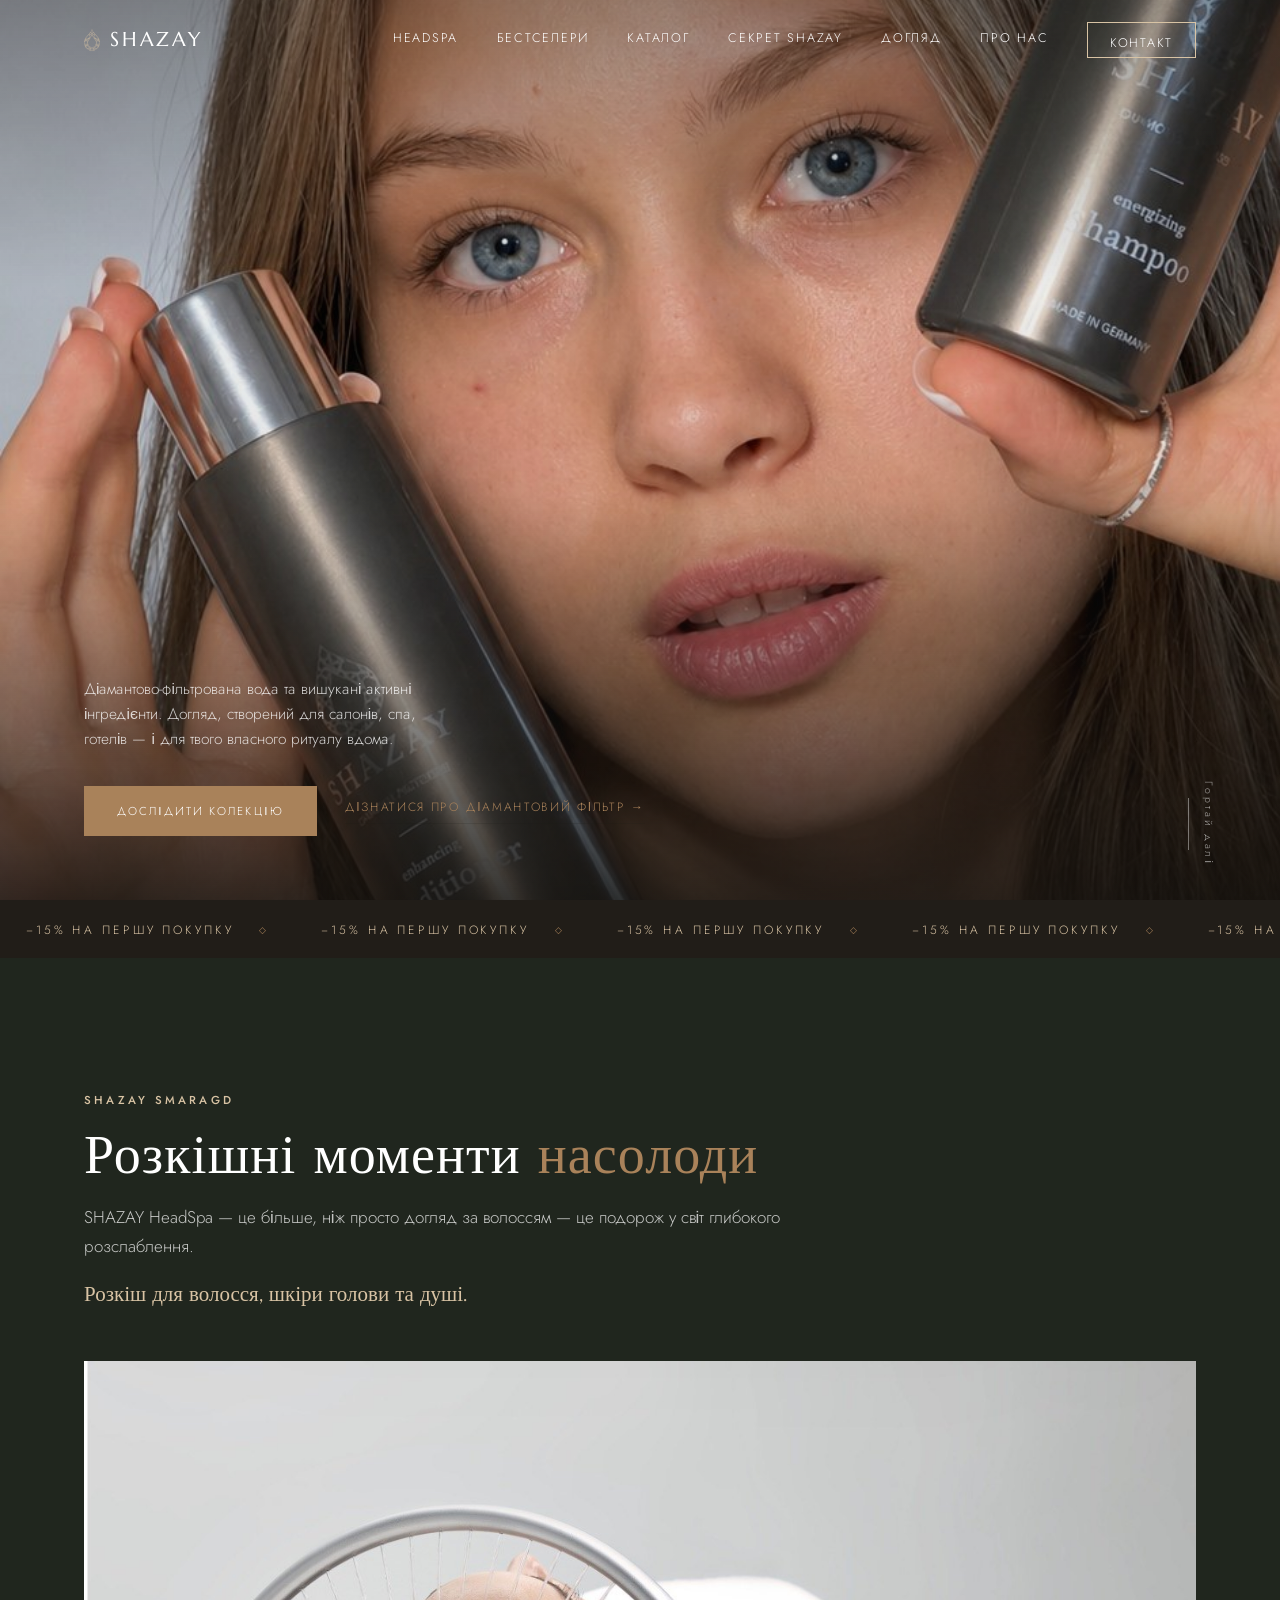
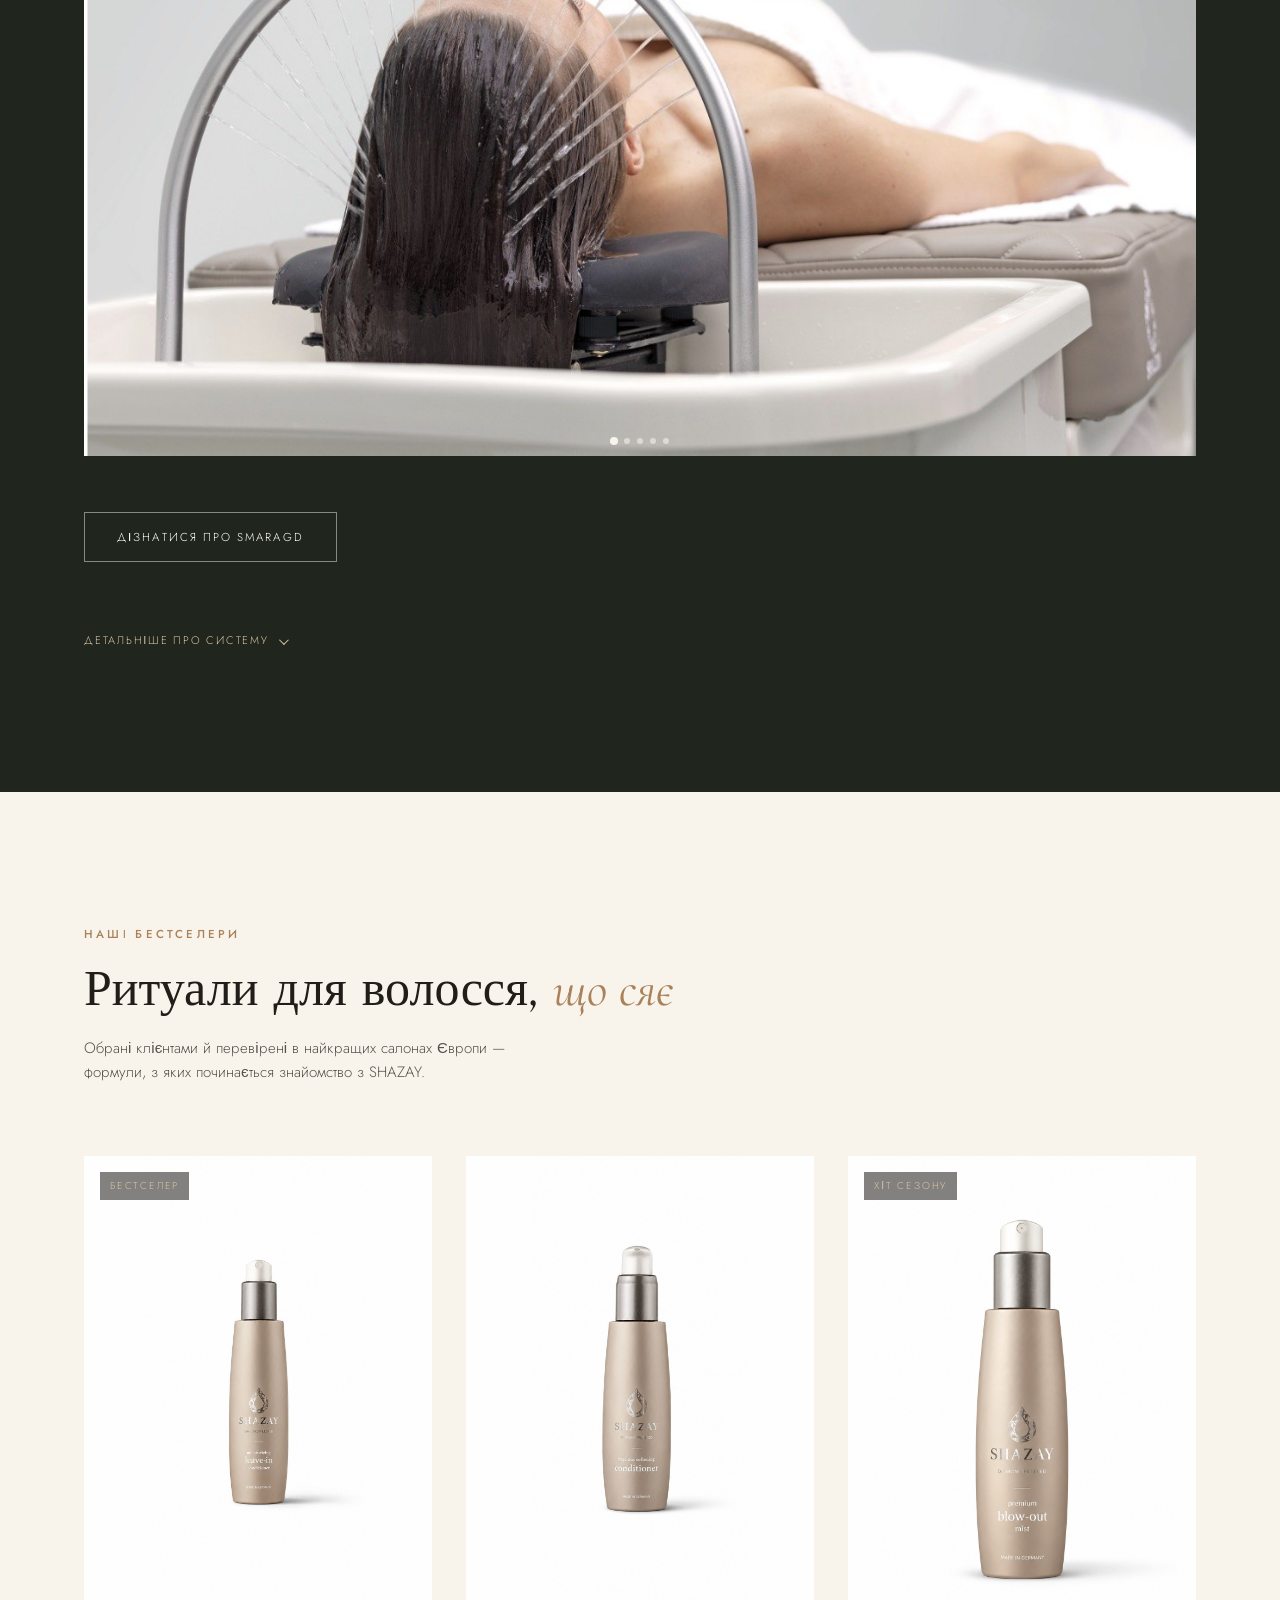
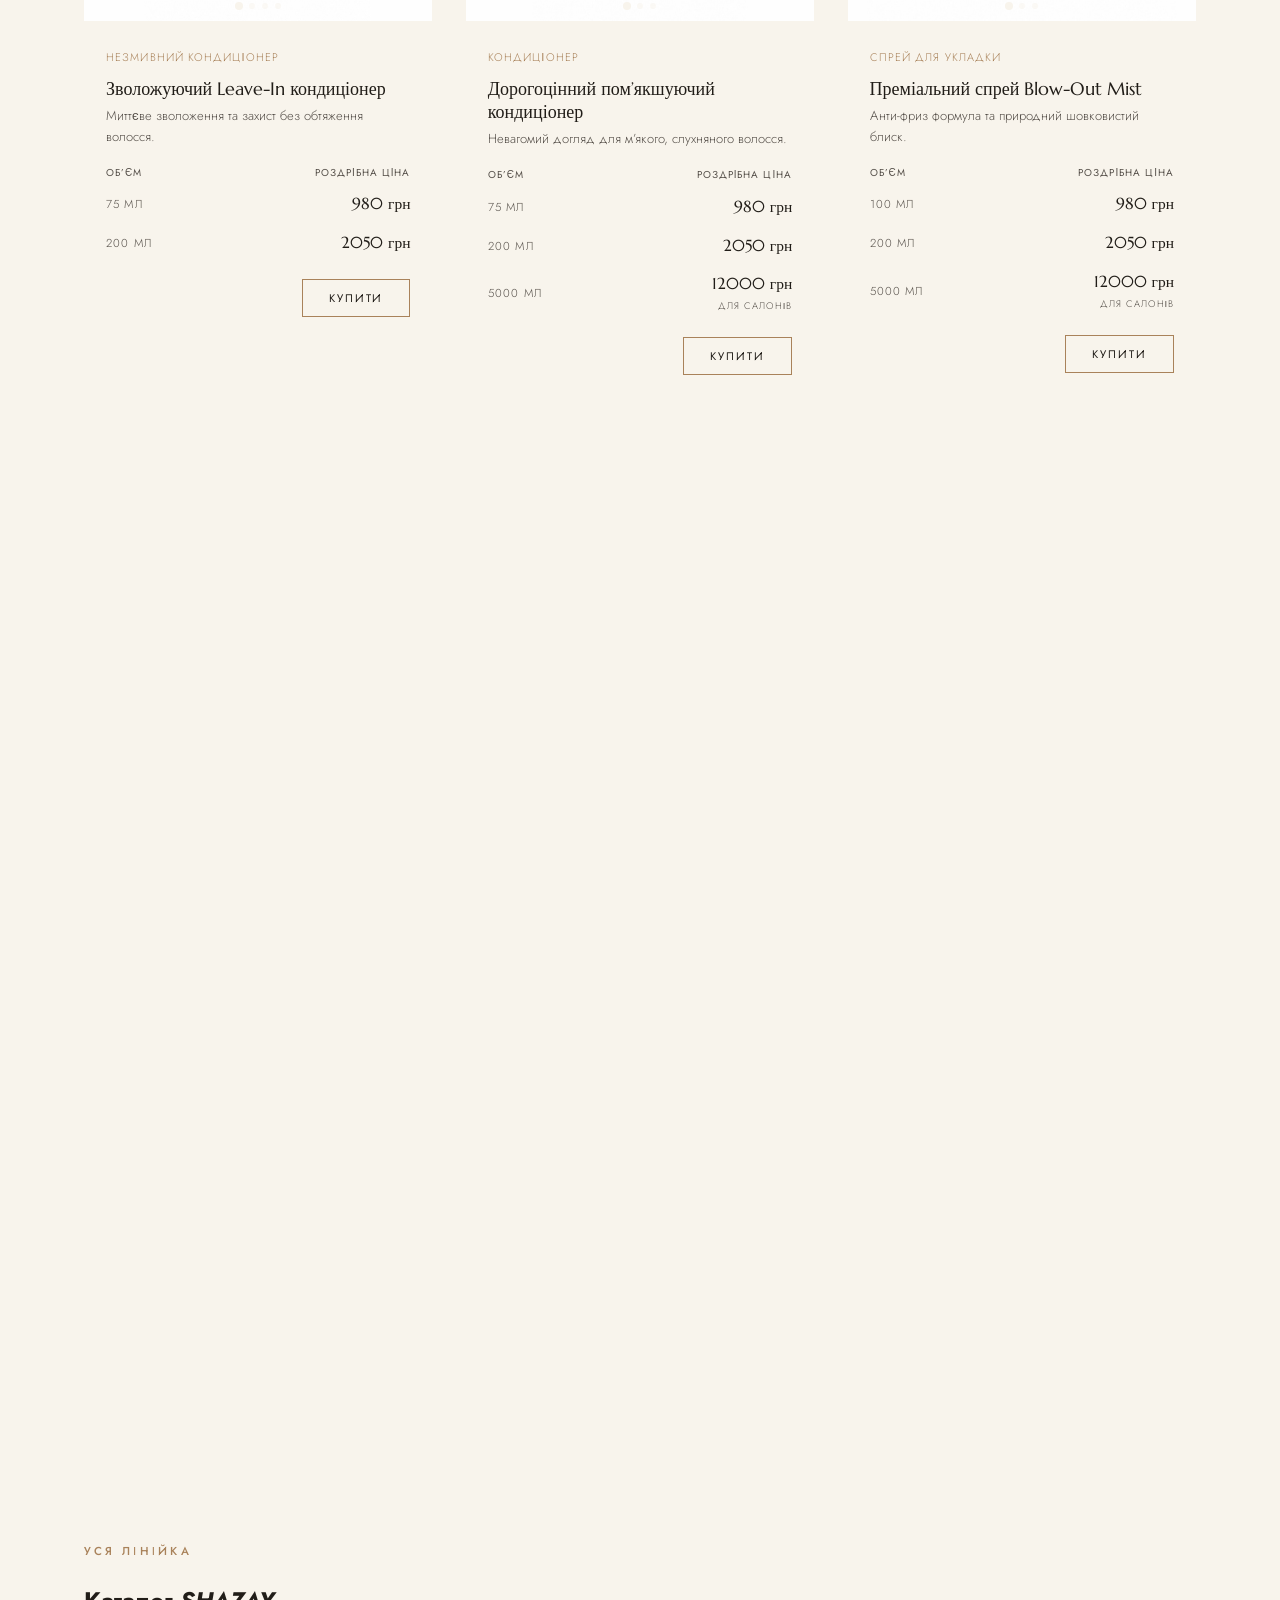
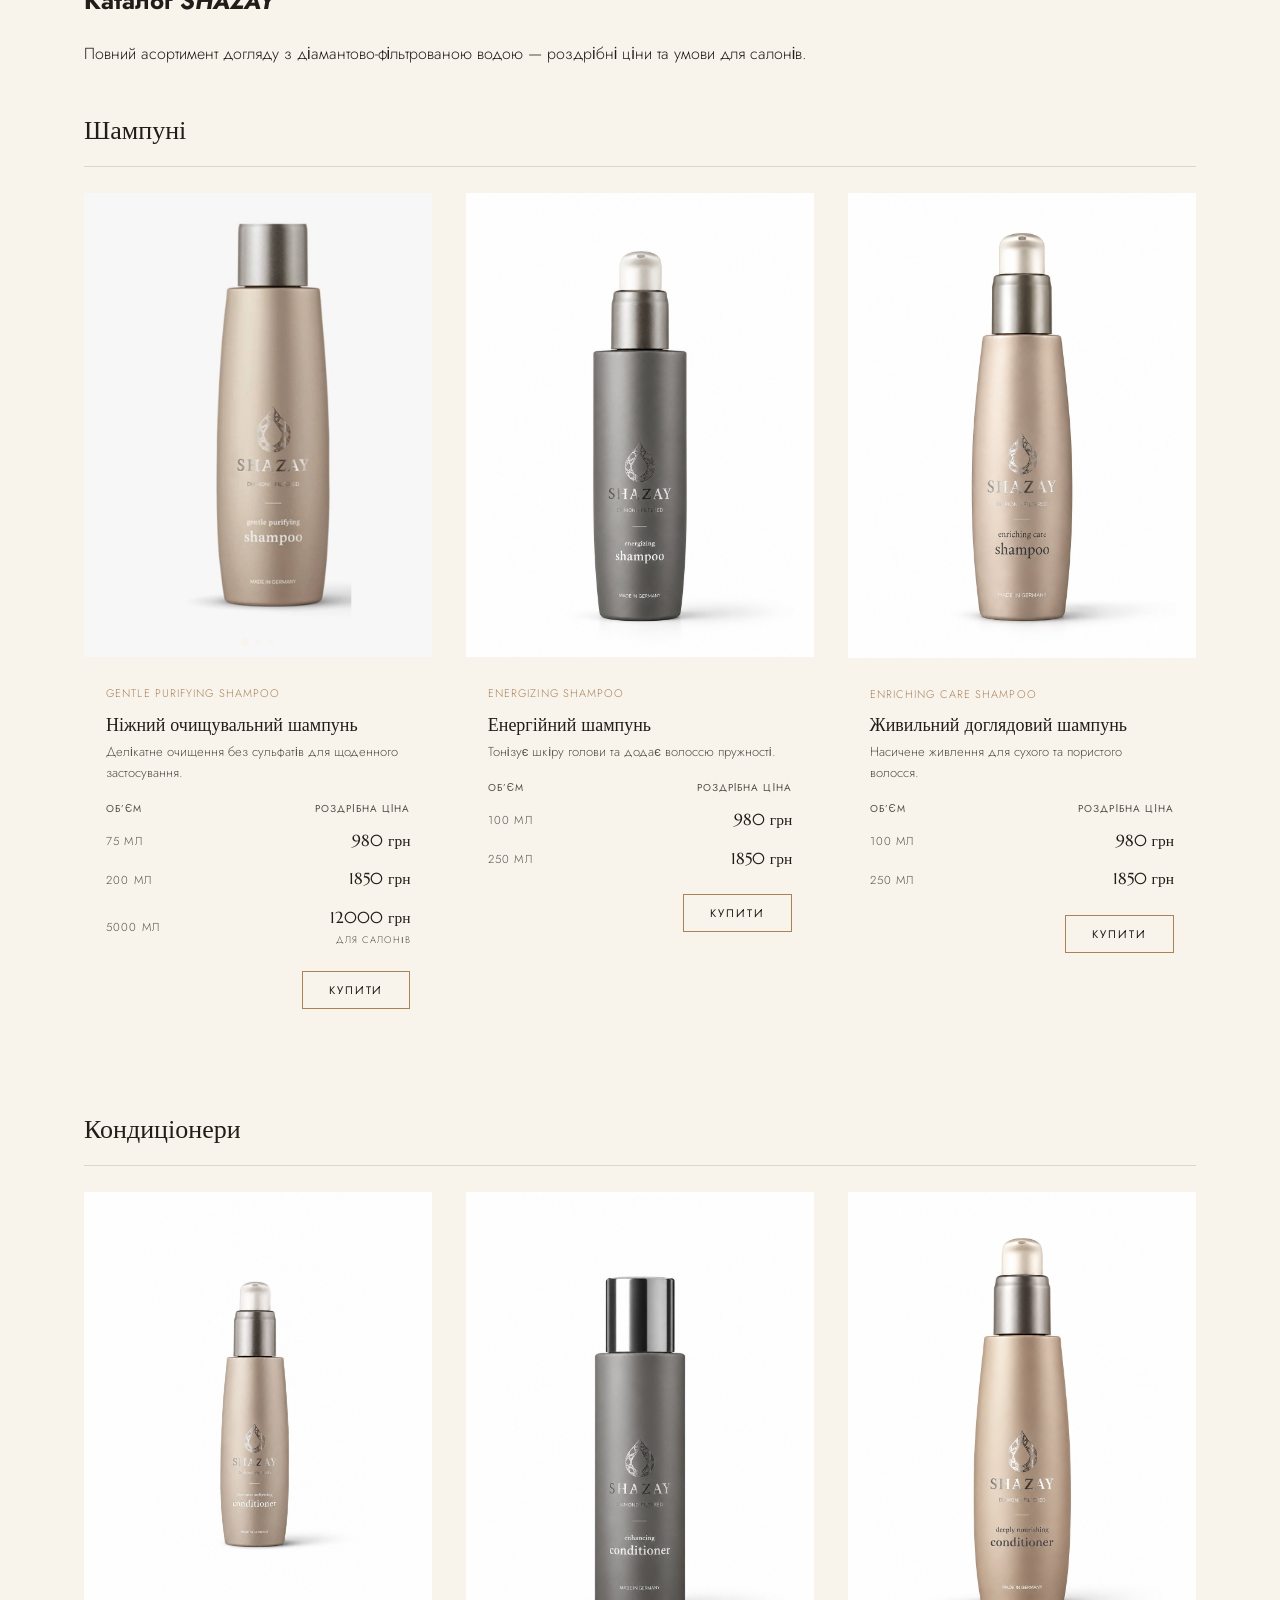
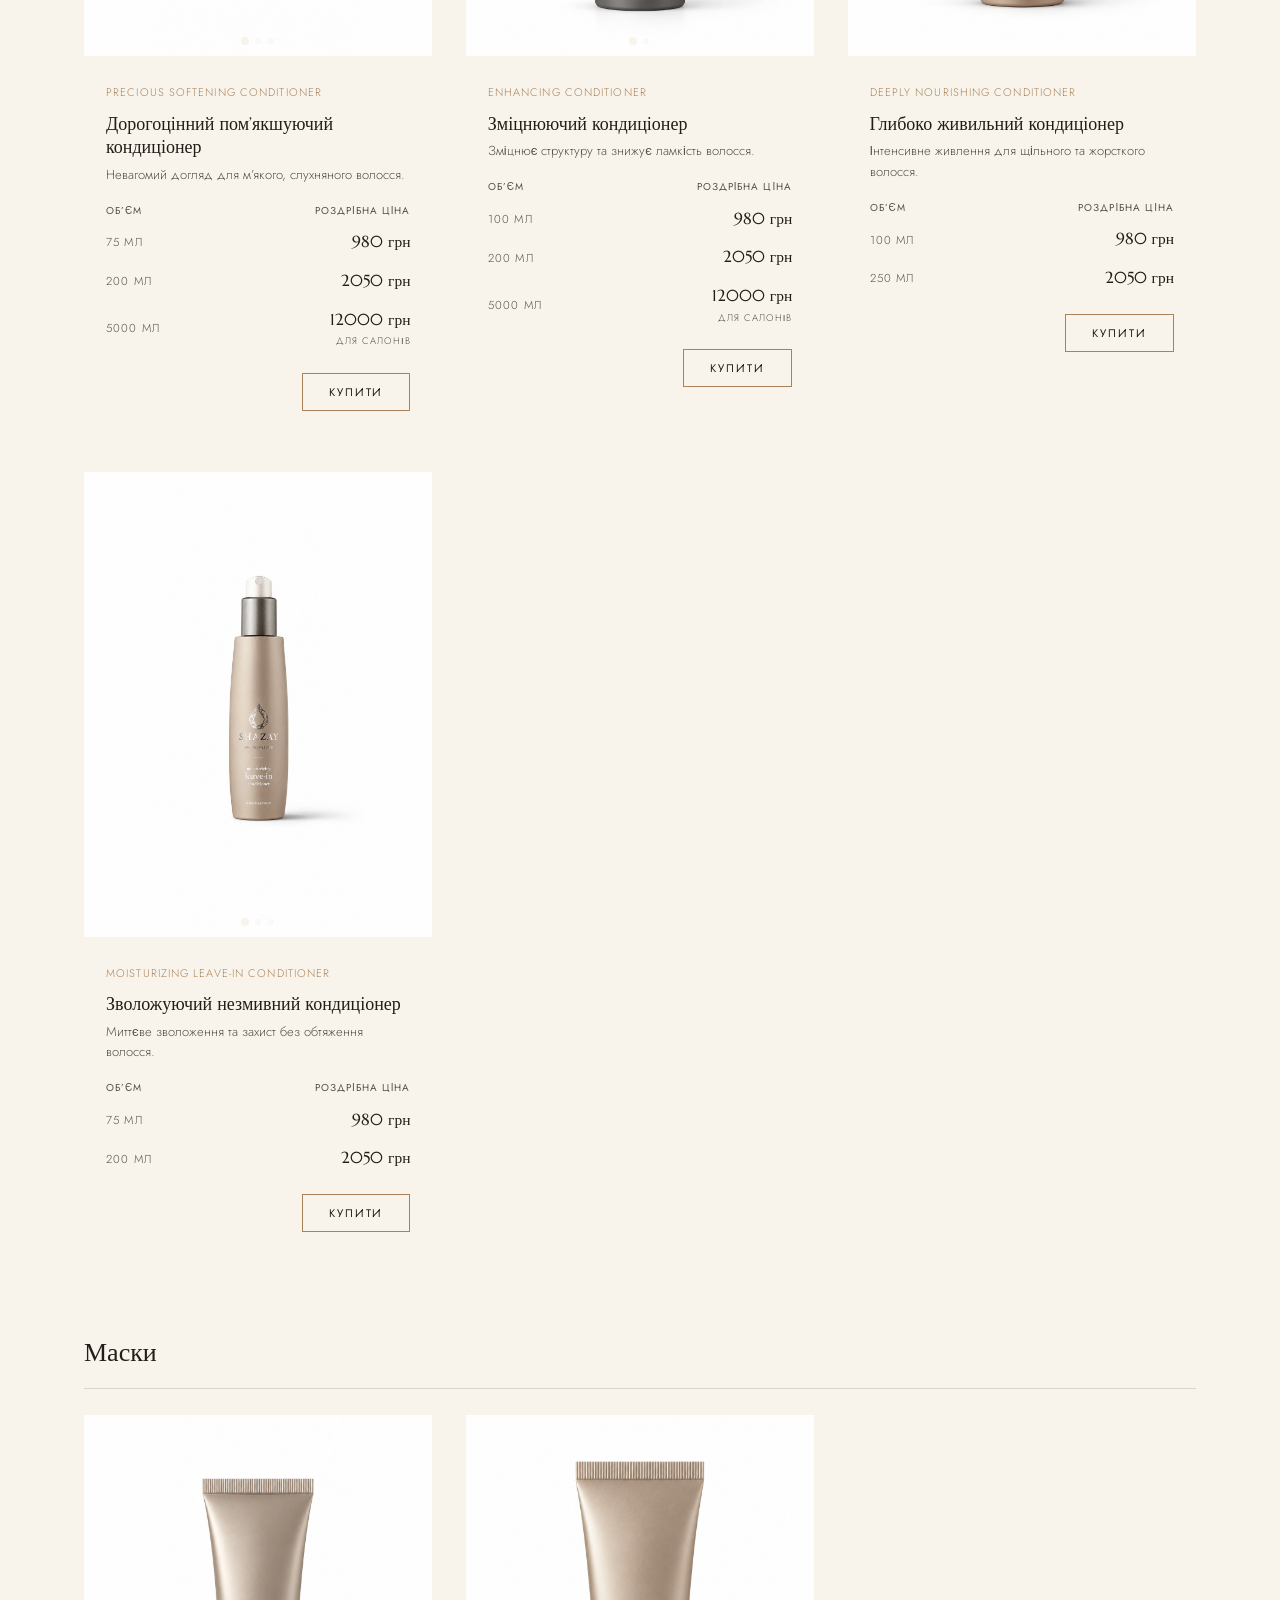
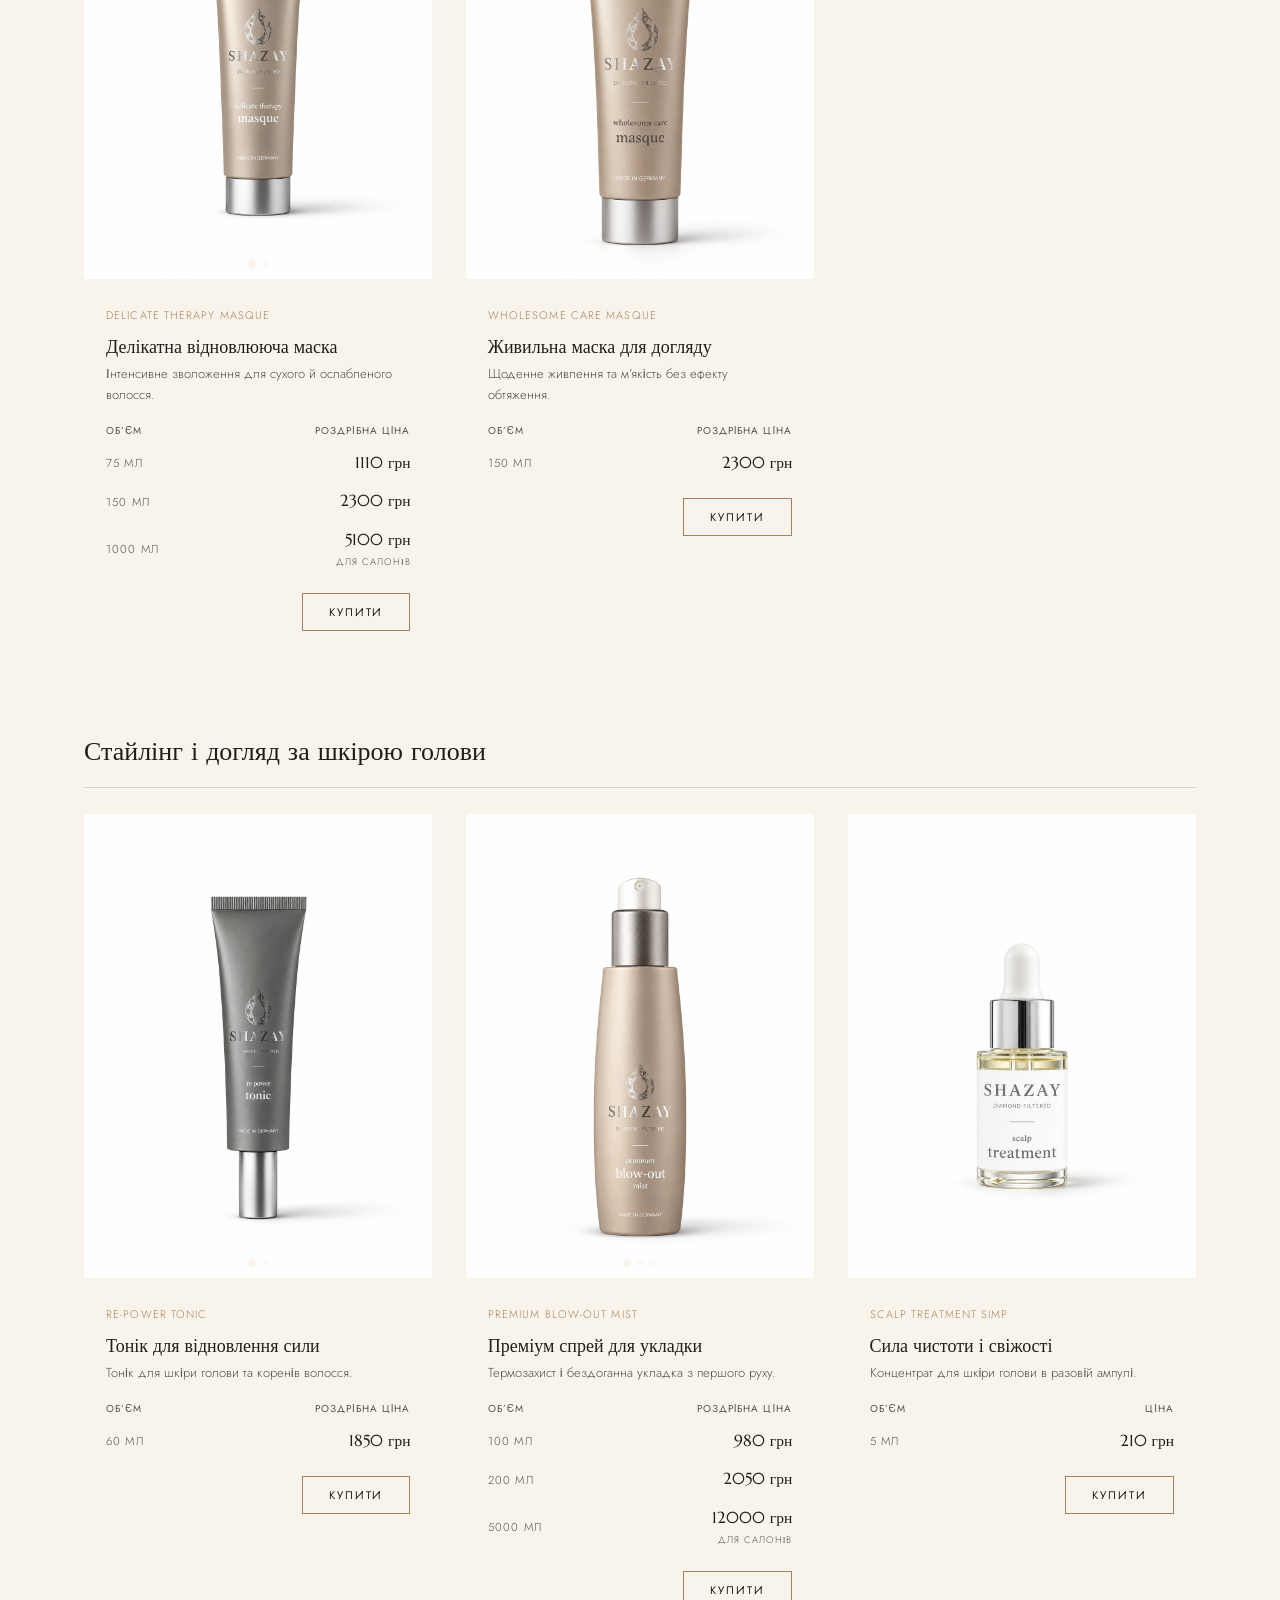
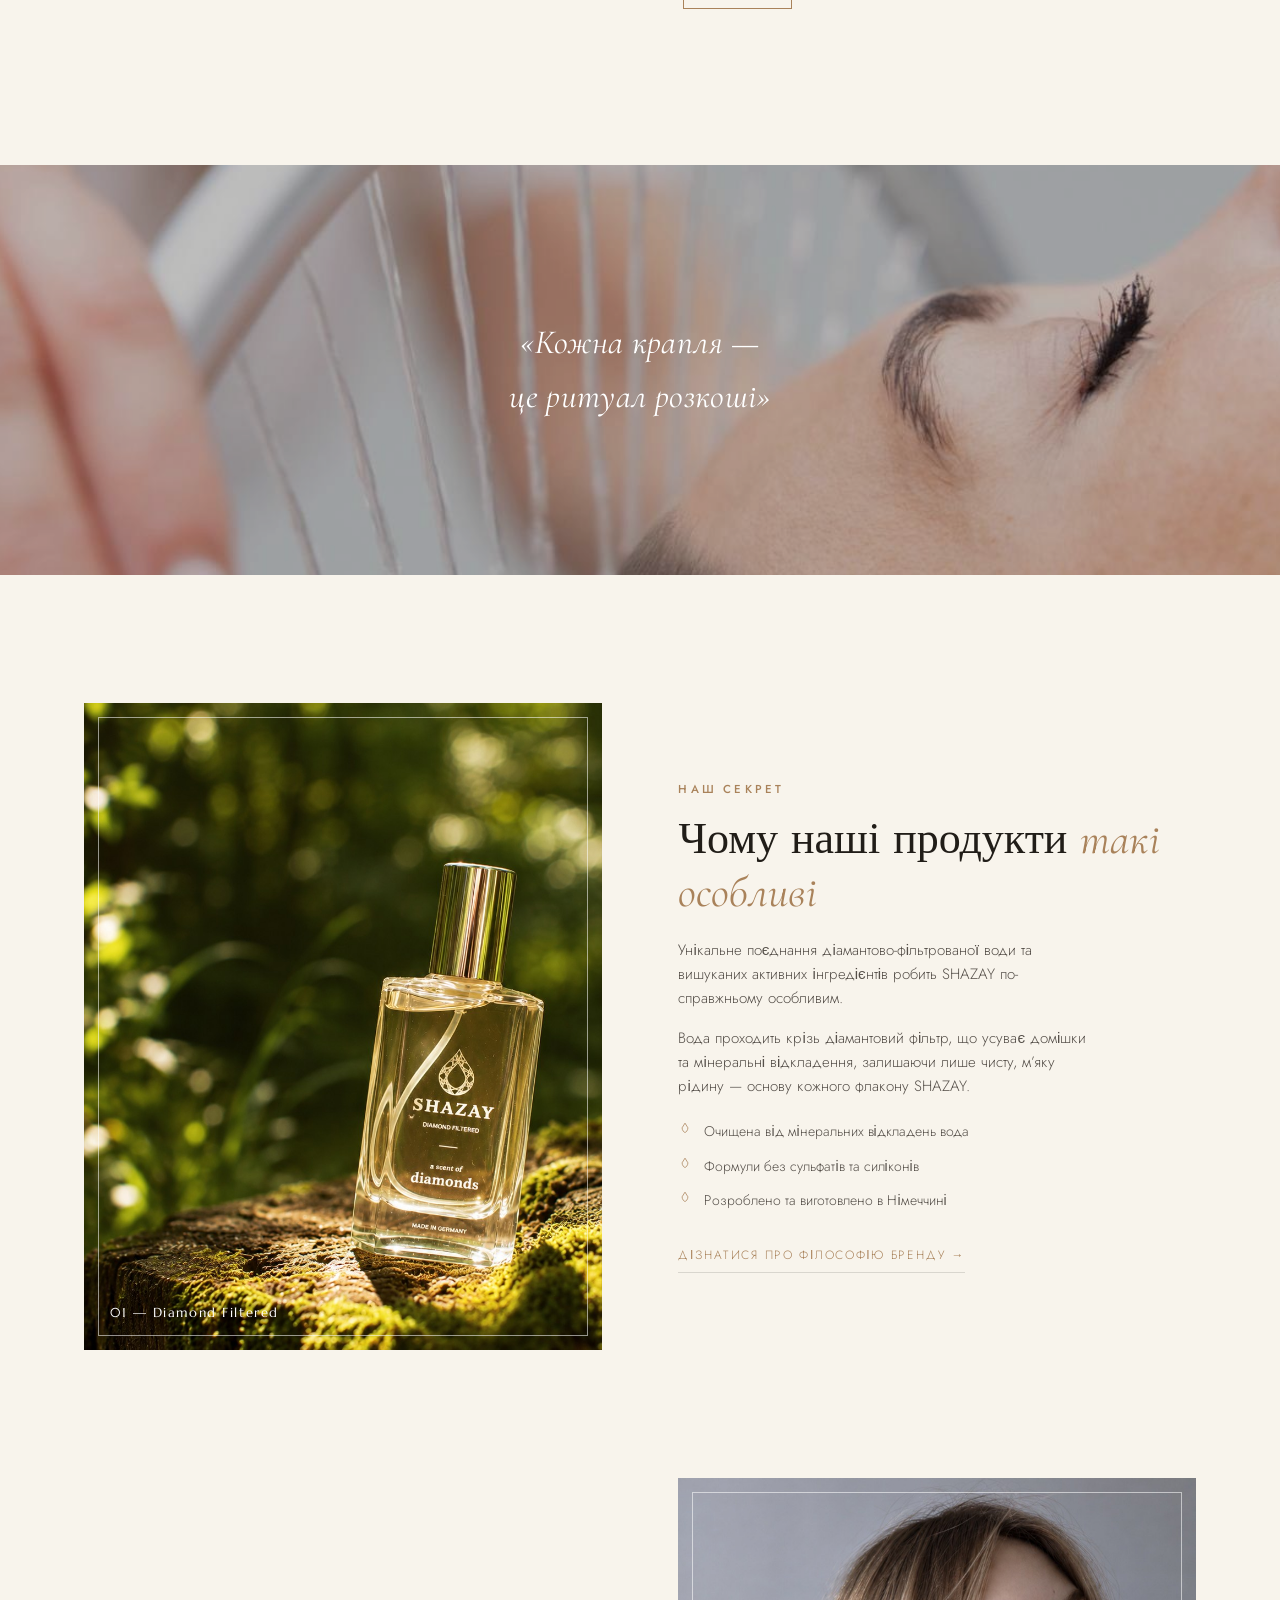
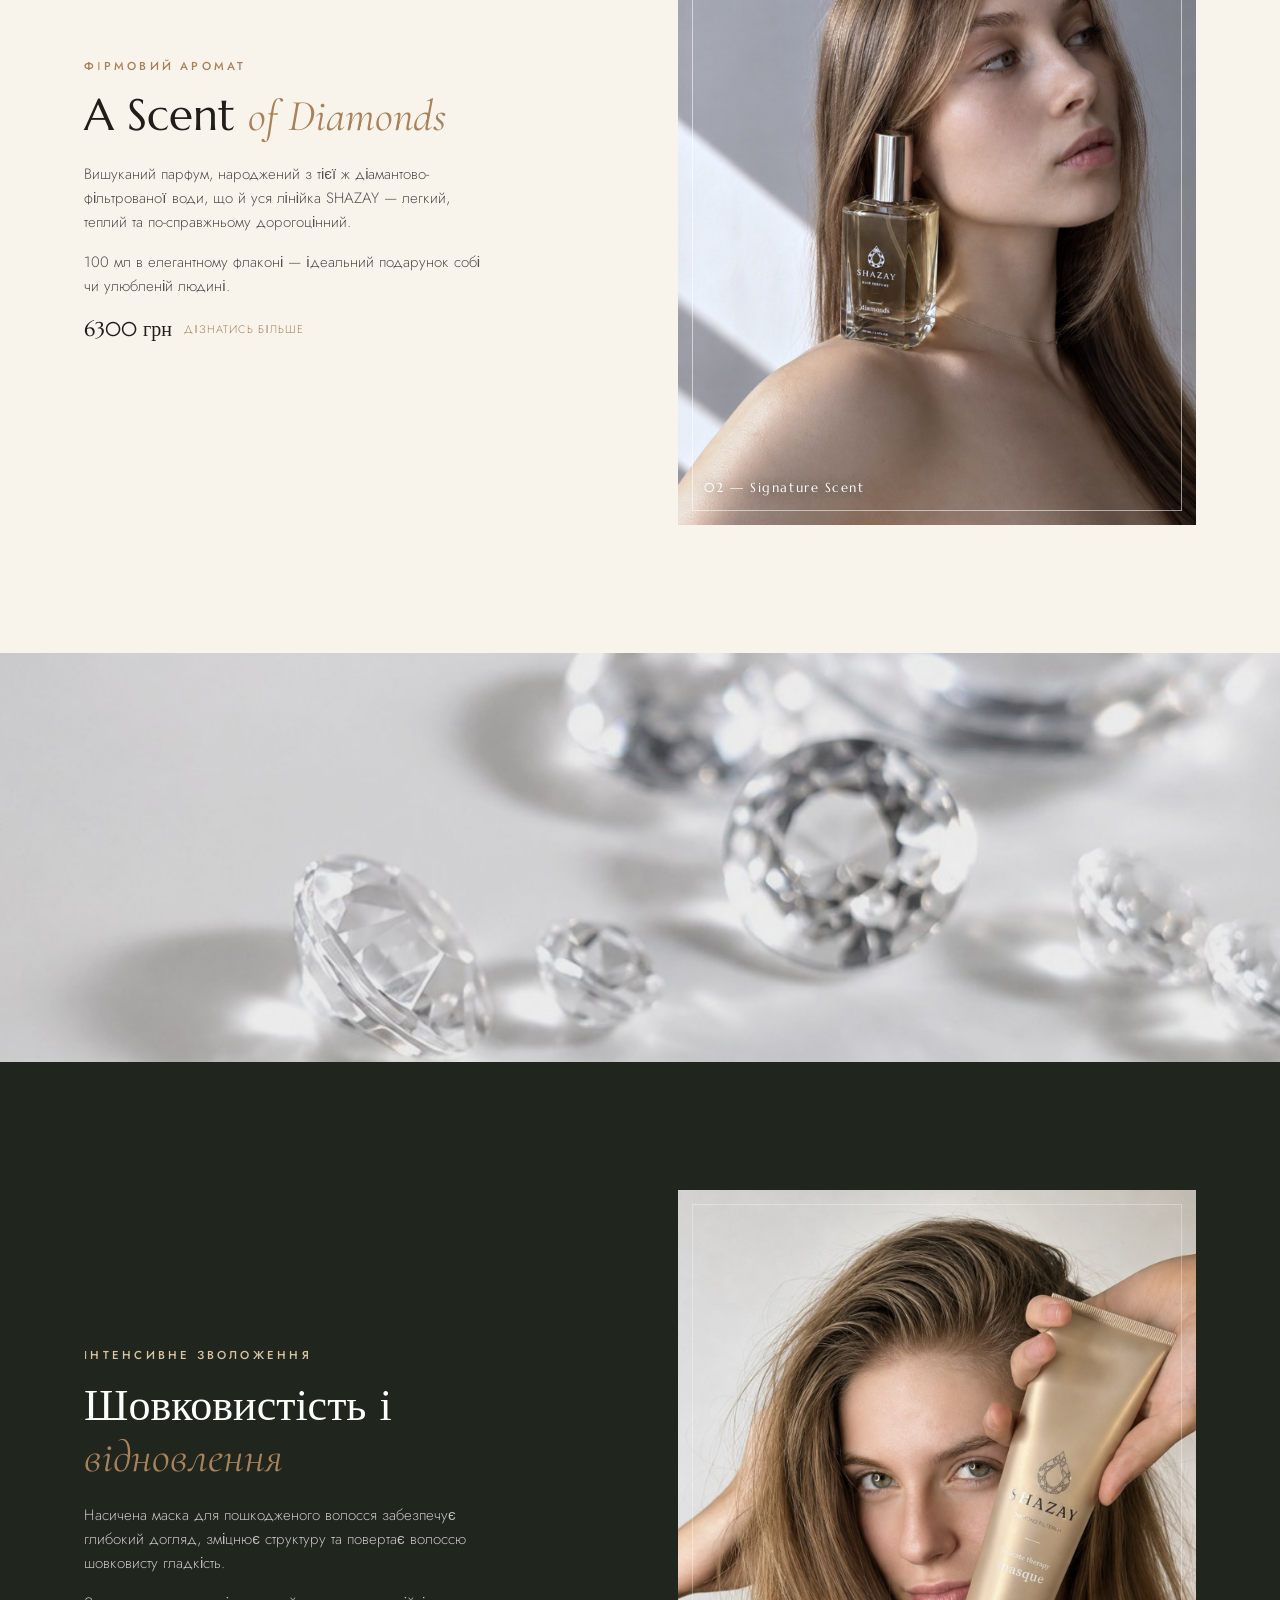
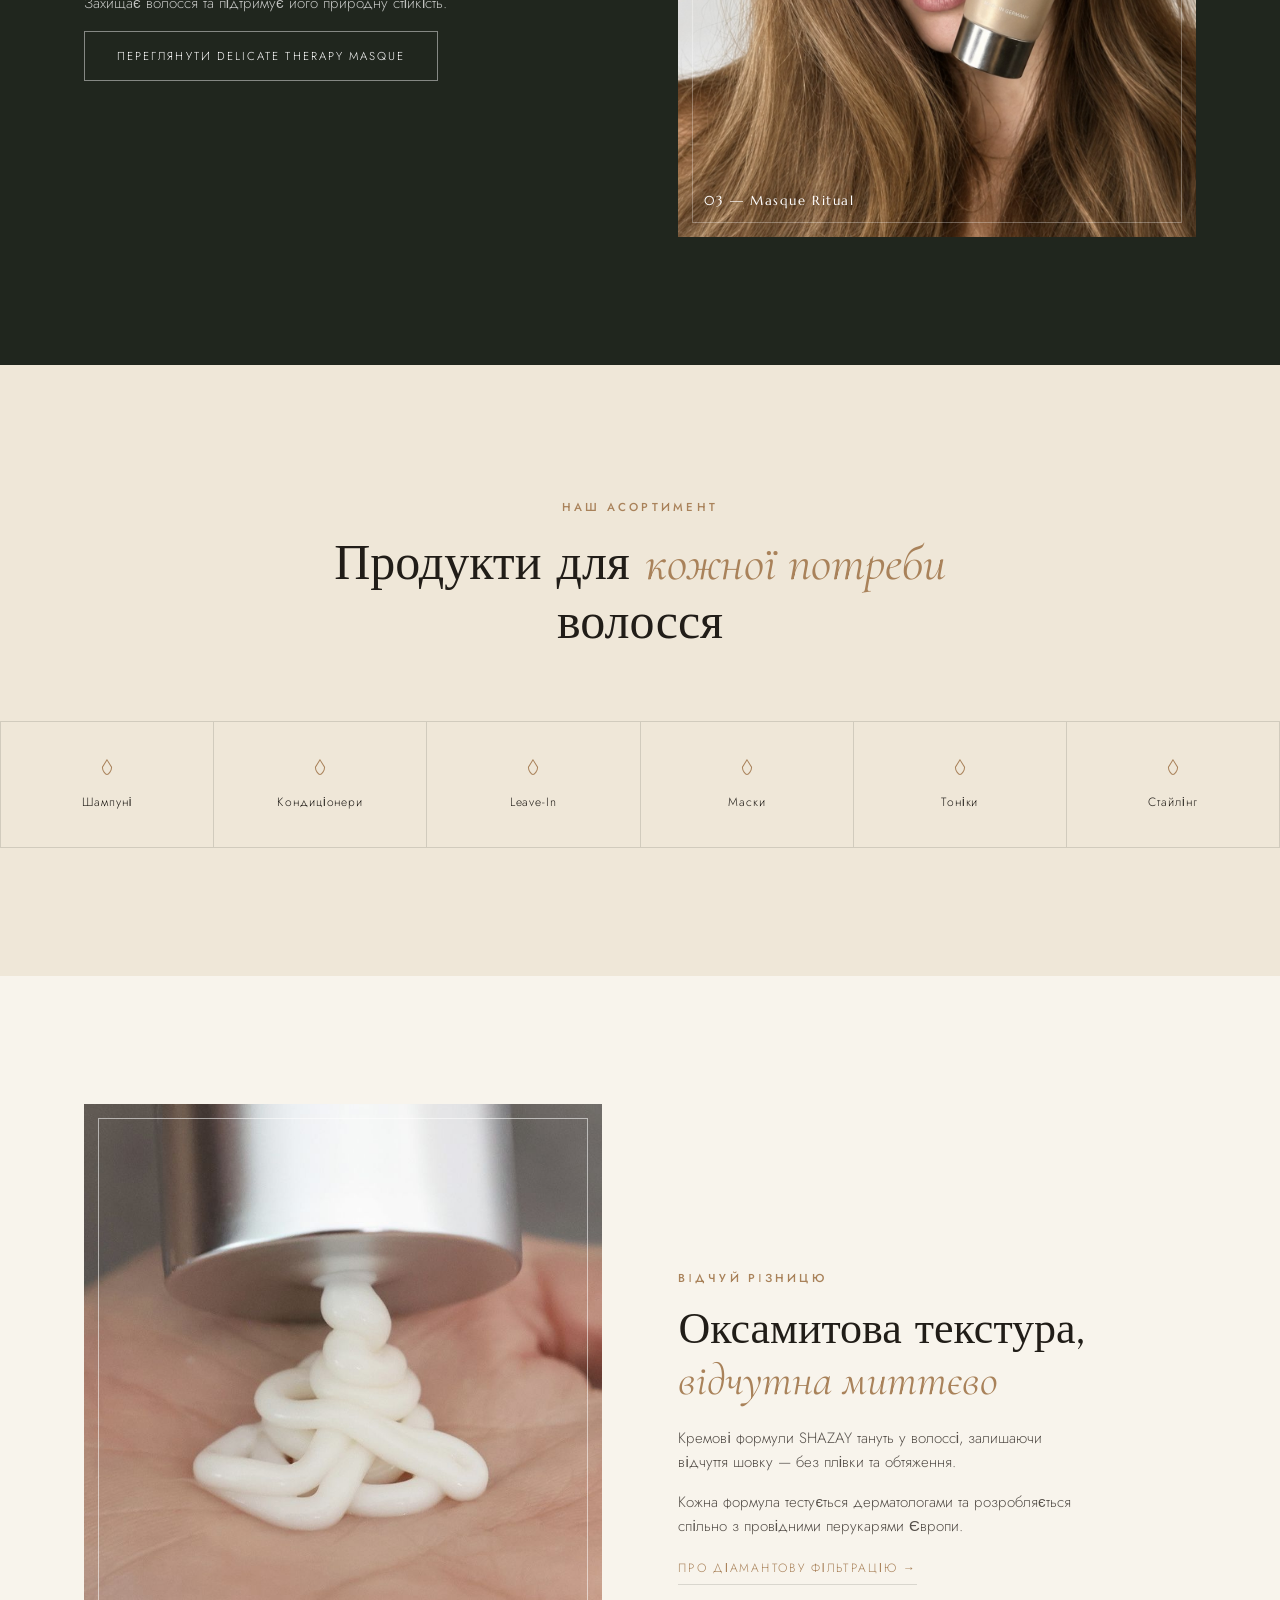
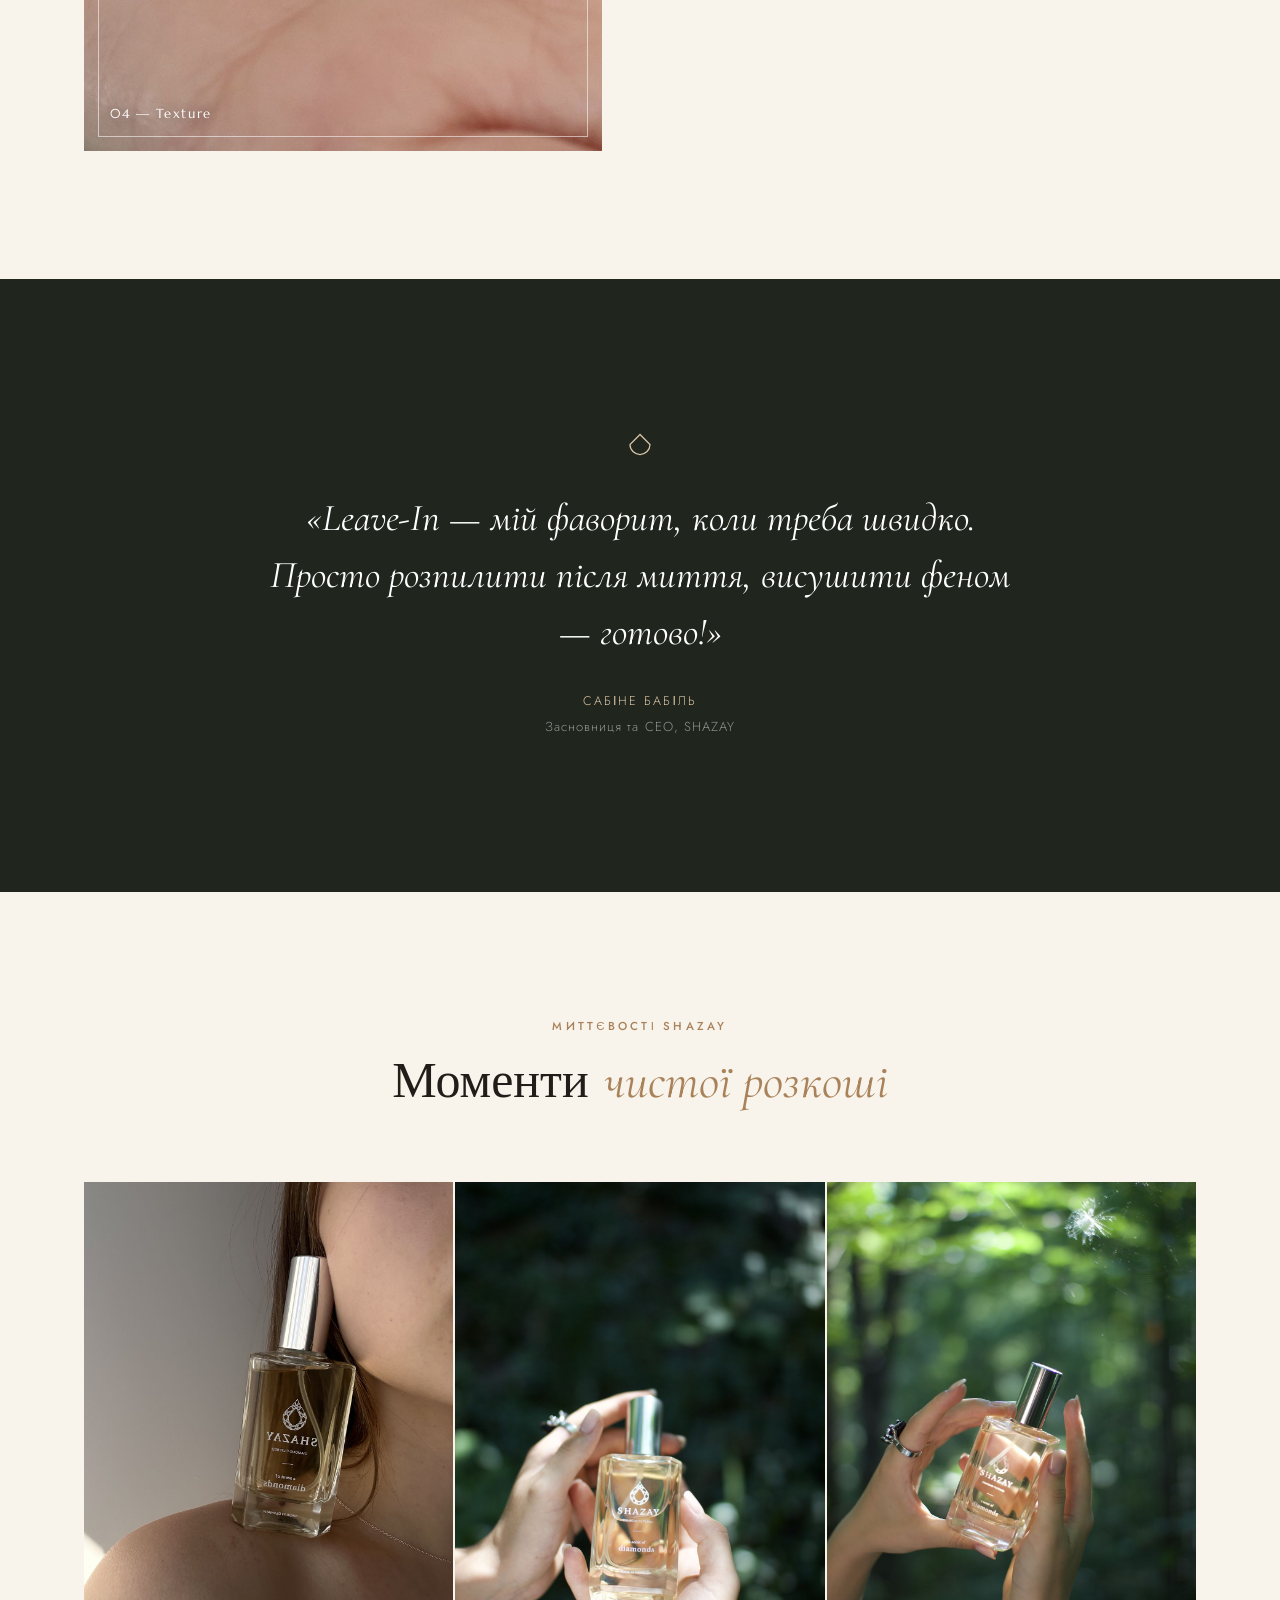
==== commit f51b680a: "Add files via upload" ====
--- a/index.html
+++ b/index.html
@@ -913,18 +913,12 @@
   <div class="divider__scrim"></div>
 </div>
 
-<!-- Newsletter -->
+<!-- Contacts -->
 <section class="newsletter" id="contact">
   <div class="container reveal">
     <span class="eyebrow">Залишаймось на зв’язку</span>
-    <h2>Розкіш просто <em>у твоїй пошті</em></h2>
-    <p>Підпишись на розсилку SHAZAY і першою дізнавайся про нові ритуали, обмежені колекції та запрошення до HeadSpa.</p>
-    <form class="subscribe-form" id="subscribeForm">
-      <input type="email" required placeholder="Твоя електронна пошта" aria-label="Електронна пошта">
-      <button type="submit">Підписатися →</button>
-    </form>
-    <p class="newsletter__note" id="subscribeNote" aria-live="polite"></p>
-    <p class="newsletter__fine">Підписуючись, ти погоджуєшся з <a href="#">Умовами використання</a> та <a href="#">Політикою конфіденційності</a>.</p>
+    <h2>Завжди раді <em>допомогти</em></h2>
+    <p>Маєте питання щодо догляду чи замовлення? Зателефонуйте або напишіть нам — допоможемо підібрати засоби саме для вашого волосся.</p>
 
     <div class="store">
       <span class="eyebrow">Наш магазин</span>
@@ -1000,7 +994,6 @@
           <li><a href="#secret">Diamond Filtered Water</a></li>
           <li><a href="#pro-nas">Наша філософія</a></li>
           <li><a href="#dogliad">HeadSpa</a></li>
-          <li><a href="#">Блог</a></li>
         </ul>
       </div>
 
@@ -1011,7 +1004,6 @@
           <li><a href="tel:+380676603021">+38 067 660 30 21</a></li>
           <li><a href="mailto:shazayukraine@gmail.com">shazayukraine@gmail.com</a></li>
           <li class="footer-hours">Пн–Пт: 10:00–17:00<br>Сб–Нд: вихідні</li>
-          <li><a href="#">Для професіоналів</a></li>
           <li><a href="oplata-i-dostavka.html">Оплата і доставка</a></li>
           <li><a href="#rekvizyty" data-open-requisites>Реквізити для оплати</a></li>
           <li><a href="povernennia-ta-obmin.html">Повернення та обмін</a></li>
@@ -1023,8 +1015,8 @@
       <span>© 2026 SHAZAY — diamond filtered. Усі права захищено.</span>
       <span class="pay-methods"><img src="liqpay-logo-white.png" alt="LiqPay" width="88" height="18"> Visa · Mastercard · Apple Pay · Google Pay</span>
       <div class="legal">
-        <a href="#">Політика конфіденційності</a>
-        <a href="#">Умови використання</a>
+        <a href="polityka-konfidentsiinosti.html">Політика конфіденційності</a>
+        <a href="umovy-vykorystannia.html">Умови використання</a>
         <a href="oplata-i-dostavka.html#prodavets">Правові відомості</a>
       </div>
     </div>
--- a/style.css
+++ b/style.css
@@ -1142,3 +1142,4 @@
 .liqpay-logo{ display:block; height:22px; width:auto; margin-top:12px; }
 .legal .liqpay-logo{ height:26px; margin:6px 0 14px; }
 .legal .seller{ scroll-margin-top:110px; }
+.newsletter .store p{ margin-bottom:14px; }
